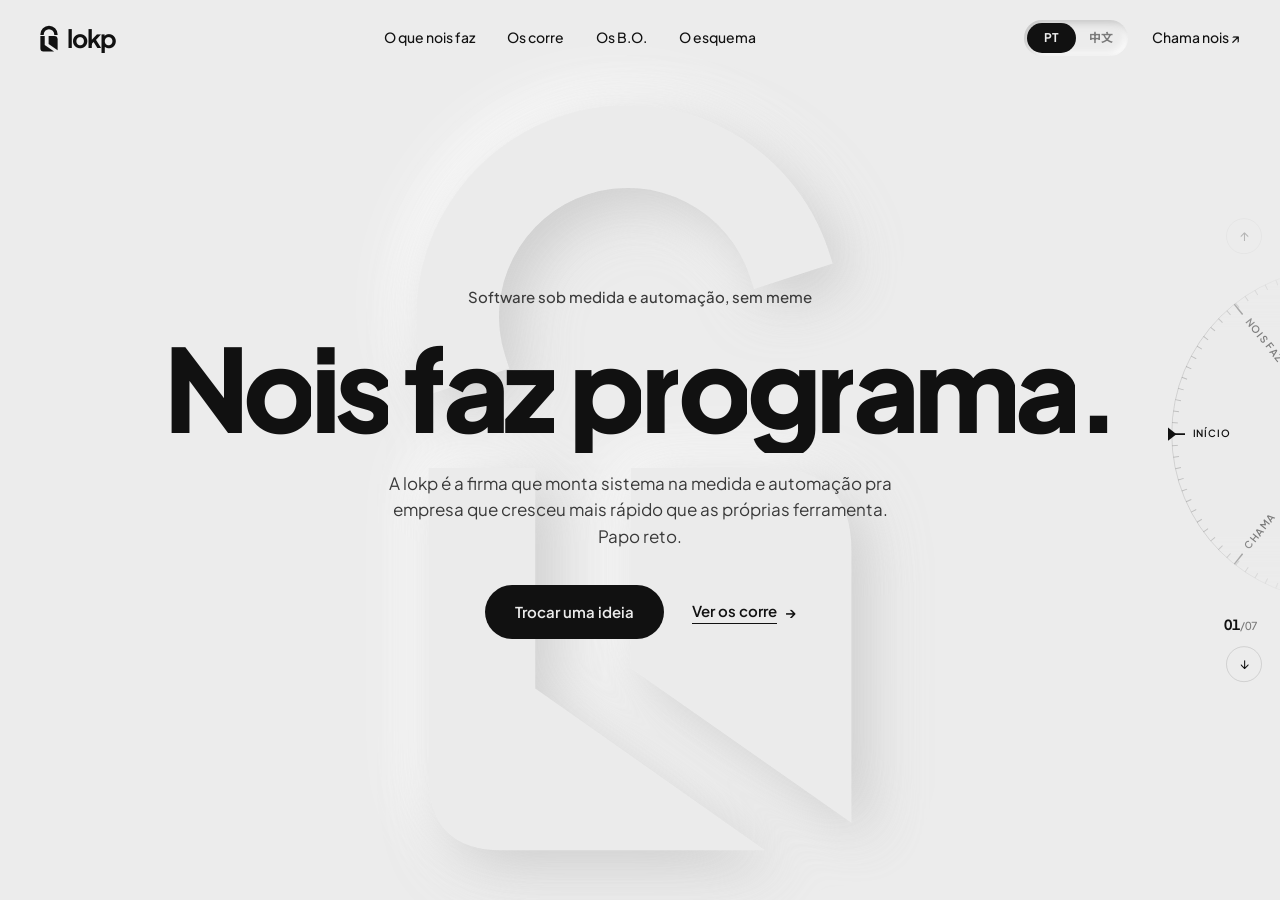
==== index.html @ 212d2b59 "feat: update titles and descriptions for consistency across files" ====
<!doctype html>
<html lang="pt-BR">
<head>
  <meta charset="utf-8">
  <meta name="viewport" content="width=device-width, initial-scale=1">
  <title>lokp · Nois faz programa</title>
  <meta name="description" content="lokp: nois faz programa, software sob medida, integração e automação, sem meme. 定制软件、解决方案与自动化。">
  <link rel="icon" href="data:image/svg+xml,%3Csvg xmlns='http://www.w3.org/2000/svg' viewBox='0 0 240 360'%3E%3Cpath fill='%23111' d='M5 132V125A115 115 0 0 1 235 125V132H190V125A70 70 0 0 0 50 125V132Z'/%3E%3Cpath fill='%23111' d='M5 145H63V265L188 353H45Q5 353 5 313Z'/%3E%3Cpath fill='%23111' d='M115 145H190Q235 145 235 190V338L115 254Z'/%3E%3C/svg%3E">
  <link rel="preconnect" href="https://fonts.googleapis.com">
  <link rel="preconnect" href="https://fonts.gstatic.com" crossorigin>
  <link href="https://fonts.googleapis.com/css2?family=Plus+Jakarta+Sans:wght@400;500;600;700;800&family=Noto+Sans+SC:wght@400;500;700;900&display=swap" rel="stylesheet">
  <link rel="stylesheet" href="styles.css">
</head>
<body class="loading">

  <svg width="0" height="0" style="position:absolute" aria-hidden="true">
    <defs>
      <symbol id="logo-mark" viewBox="0 0 240 360">
        <path d="M5 132V125A115 115 0 0 1 235 125V132H190V125A70 70 0 0 0 50 125V132Z"/>
        <path d="M5 145H63V265L188 353H45Q5 353 5 313Z"/>
        <path d="M115 145H190Q235 145 235 190V338L115 254Z"/>
      </symbol>
    </defs>
  </svg>

  <!-- ============ PRELOADER ============ -->
  <div class="preloader" id="preloader" aria-hidden="true">
    <div class="pre-inner">
      <svg class="pre-lock" viewBox="-10 -60 260 430">
        <g class="pre-shackle">
          <path d="M5 132V125A115 115 0 0 1 235 125V132H190V125A70 70 0 0 0 50 125V132Z"/>
        </g>
        <path class="pre-body pre-body-l" d="M5 145H63V265L188 353H45Q5 353 5 313Z"/>
        <path class="pre-body pre-body-r" d="M115 145H190Q235 145 235 190V338L115 254Z"/>
      </svg>
      <div class="pre-count"><span id="preCount">0</span></div>
    </div>
    <div class="pre-panel pre-panel-l"></div>
    <div class="pre-panel pre-panel-r"></div>
  </div>

  <!-- ============ NAV ============ -->
  <header class="nav" id="nav">
    <a href="#top" class="brand" aria-label="lokp">
      <svg class="brand-mark"><use href="#logo-mark"/></svg>
      <span class="brand-word">lokp</span>
    </a>
    <nav class="nav-links">
      <a href="#servicos" data-i18n="nav.services">O que nois faz</a>
      <a href="#corre" data-i18n="nav.works">Os corre</a>
      <a href="#exemplos" data-i18n="nav.examples">Os B.O.</a>
      <a href="#processo" data-i18n="nav.process">O esquema</a>
    </nav>
    <div class="nav-right">
      <button class="lang-toggle" id="langToggle" aria-label="Alternar idioma / 切换语言">
        <span class="lang-opt" data-l="pt">PT</span>
        <span class="lang-opt" data-l="zh">中文</span>
        <span class="lang-knob"></span>
      </button>
      <a href="#contato" class="nav-contact"><span data-i18n="nav.cta">Chama nois</span> <i>↗</i></a>
    </div>
  </header>

  <!-- background layers, one per data-bg key; the dial crossfades them -->
  <div class="stage-bg" id="stageBg" aria-hidden="true"></div>

  <!-- ============ DECK: every section is a page that slides in sideways ============ -->
  <main class="deck">
    <div class="deck-track" id="track">

      <!-- HERO -->
      <section class="page" id="top" data-label="dl.home" data-bg="light" data-theme="light">
        <svg class="hero-mark" viewBox="-20 -90 280 470" aria-hidden="true">
          <g class="hero-shackle"><path d="M5 132V125A115 115 0 0 1 235 125V132H190V125A70 70 0 0 0 50 125V132Z"/></g>
          <path d="M5 145H63V265L188 353H45Q5 353 5 313Z"/>
          <path d="M115 145H190Q235 145 235 190V338L115 254Z"/>
        </svg>
        <div class="page-inner">
          <div class="container center hero">
            <p class="kicker reveal" data-i18n="hero.kicker">Software sob medida e automação, sem meme</p>
            <h1 class="hero-title" data-split data-i18n="hero.title">Nois faz programa.</h1>
            <p class="lead reveal" data-i18n="hero.about">A lokp é a firma que monta sistema na medida e automação pra empresa que cresceu mais rápido que as próprias ferramenta. Papo reto.</p>
            <div class="actions reveal">
              <a href="#contato" class="btn btn-dark magnetic"><span data-i18n="hero.cta">Trocar uma ideia</span></a>
              <a href="#corre" class="link-arrow"><span data-i18n="hero.cta2">Ver os corre</span> <i>→</i></a>
            </div>
          </div>
        </div>
      </section>

      <!-- SERVICES -->
      <section class="page" id="servicos" data-label="dl.services" data-bg="light" data-theme="light">
        <div class="page-inner">
          <div class="container center">
            <span class="sec-num reveal">01</span>
            <h2 class="sec-title" data-split data-i18n="sv.title">O que nois faz</h2>
            <p class="lead reveal" data-i18n="sv.lead">Corre pequeno ou grande, sempre feito pro seu esquema. Nada de pacote genérico de camelô.</p>
            <ol class="svc-grid">
              <li class="svc reveal"><span class="svc-n">01</span><h3 data-i18n="sv.1t">Sistema na medida</h3><p data-i18n="sv.1d">Sistema interno, portal e aplicativo no jeito que a sua firma trabalha. Sem gambiarra.</p></li>
              <li class="svc reveal"><span class="svc-n">02</span><h3 data-i18n="sv.2t">Automação dos corre</h3><p data-i18n="sv.2d">Robô pro trampo chato: conferir, copiar, lançar, enviar. Todo dia, no horário, sem dar falta.</p></li>
              <li class="svc reveal"><span class="svc-n">03</span><h3 data-i18n="sv.3t">Integração</h3><p data-i18n="sv.3d">ERP, CRM, loja online, banco e planilha trocando ideia sozinhos, sem atravessador.</p></li>
              <li class="svc reveal"><span class="svc-n">04</span><h3 data-i18n="sv.4t">IA na moral</h3><p data-i18n="sv.4d">Lê documento, separa e-mail e atende cliente, com um parça humano conferindo quando precisa.</p></li>
              <li class="svc reveal"><span class="svc-n">05</span><h3 data-i18n="sv.5t">Painel e relatório</h3><p data-i18n="sv.5d">Os número que cê já tem, organizado pra decidir na hora.</p></li>
              <li class="svc reveal"><span class="svc-n">06</span><h3 data-i18n="sv.6t">Fortalecimento contínuo</h3><p data-i18n="sv.6d">Manutenção, ajuste e melhoria depois da entrega. Nois não some, não.</p></li>
            </ol>
          </div>
        </div>
      </section>

      <!-- UNLOCK: three sub-steps on one page (antes → durante → depois) -->
      <section class="page" id="unlock" data-label="dl.unlock" data-steps="3" data-bg="dark,dark,light" data-theme="dark,dark,light">
        <div class="page-inner">
          <div class="container center unlock">
            <span class="sec-num">02</span>
            <div class="unlock-ring">
              <svg viewBox="0 0 200 200" class="ring-svg">
                <circle cx="100" cy="100" r="92" class="ring-bg"/>
                <circle cx="100" cy="100" r="92" class="ring-fg" id="ringFg"/>
              </svg>
              <svg class="big-lock" viewBox="-10 -70 260 440">
                <g id="bigShackle"><path d="M5 132V125A115 115 0 0 1 235 125V132H190V125A70 70 0 0 0 50 125V132Z"/></g>
                <path id="bigL" d="M5 145H63V265L188 353H45Q5 353 5 313Z"/>
                <path id="bigR" d="M115 145H190Q235 145 235 190V338L115 254Z"/>
              </svg>
            </div>
            <div class="phases">
              <div class="phase active">
                <h3 data-i18n="ul.1t">Antes</h3>
                <p data-i18n="ul.1d">Planilha na mão, retrabalho, sistema que não se conversa e a rapaziada presa no corre repetitivo.</p>
              </div>
              <div class="phase">
                <h3 data-i18n="ul.2t">Durante</h3>
                <p data-i18n="ul.2d">Nois mapeia cada etapa, corta o que não precisa existir e automatiza o resto.</p>
              </div>
              <div class="phase">
                <h3 data-i18n="ul.3t">Depois</h3>
                <p data-i18n="ul.3d">O processo roda sozinho, os dado bate e a equipe volta a cuidar do negócio.</p>
              </div>
            </div>
            <div class="phase-dots"><i></i><i></i><i></i></div>
          </div>
        </div>
      </section>

      <!-- WORKS: all projects on one page; background = screenshot of the delivered one -->
      <section class="page" id="corre" data-label="dl.works" data-bg="shot:assets/shots/infotekbrasil.png|https://infotekbrasil.com" data-theme="dark">
        <div class="page-inner">
          <div class="container center">
            <span class="sec-num reveal">03</span>
            <h2 class="sec-title" data-split data-i18n="wk.title">Os corre</h2>
            <p class="lead reveal" data-i18n="wk.lead">Os programa que nois já fez. O resto tá no forno.</p>
            <div class="works-grid">
              <article class="work reveal">
                <a class="work-frame" href="https://infotekbrasil.com" target="_blank" rel="noopener">
                  <span class="frame-bar"><i></i><i></i><i></i><b>infotekbrasil.com</b></span>
                  <span class="frame-shot" data-shot="assets/shots/infotekbrasil.png" data-live="https://infotekbrasil.com"></span>
                </a>
                <h3 class="work-name">infotekbrasil.com</h3>
                <p class="work-desc" data-i18n="wk.1d">Loja de automação comercial e informática: catálogo, carrinho e orçamento no WhatsApp. Entregue e rodando liso.</p>
                <a class="link-arrow" href="https://infotekbrasil.com" target="_blank" rel="noopener"><span data-i18n="wk.visit">Colar no site</span> <i>↗</i></a>
              </article>
              <article class="work work-soon reveal">
                <div class="work-frame work-empty">
                  <span class="frame-bar"><i></i><i></i><i></i><b>???.com</b></span>
                  <span class="frame-empty" data-i18n="wk.soon">em breve se pá</span>
                </div>
                <h3 class="work-name" data-i18n="wk.soon">em breve se pá</h3>
                <p class="work-desc" data-i18n="wk.soonD">Tá no forno. Pode ser o seu.</p>
                <a class="link-arrow" href="#contato"><span data-i18n="wk.soonCta">Chama nois</span> <i>→</i></a>
              </article>
            </div>
          </div>
        </div>
      </section>

      <!-- EXAMPLES -->
      <section class="page" id="exemplos" data-label="dl.examples" data-bg="light" data-theme="light">
        <div class="page-inner">
          <div class="container center">
            <span class="sec-num reveal">04</span>
            <h2 class="sec-title" data-split data-i18n="ex.title">Os B.O. de sempre</h2>
            <p class="lead reveal" data-i18n="ex.lead">Uns perrengue que aparece em toda firma. Se algum te pareceu familiar, é por aí que o papo começa.</p>
            <div class="ex-list">
              <div class="ex-row reveal">
                <p class="ex-before"><span data-i18n="ex.1a">Dois maluco passam o fim do mês conferindo nota fiscal contra pedido.</span></p>
                <p class="ex-after" data-i18n="ex.1b">Um robô cruza tudo todo dia e só dedura o que não bate.</p>
              </div>
              <div class="ex-row reveal">
                <p class="ex-before"><span data-i18n="ex.2a">Pedido da loja online digitado na mão no ERP.</span></p>
                <p class="ex-after" data-i18n="ex.2b">O pedido cai no ERP sozinho e o estoque se acerta em todos os canal.</p>
              </div>
              <div class="ex-row reveal">
                <p class="ex-before"><span data-i18n="ex.3a">Relatório da semana montado no Ctrl+C, Ctrl+V de cinco planilha.</span></p>
                <p class="ex-after" data-i18n="ex.3b">Um painel sempre atualizado, sem copiar e colar.</p>
              </div>
              <div class="ex-row reveal">
                <p class="ex-before"><span data-i18n="ex.4a">Cliente esperando resposta pras mesmas pergunta de sempre.</span></p>
                <p class="ex-after" data-i18n="ex.4b">O básico é respondido na hora; a equipe fica só com os caso que pede atenção.</p>
              </div>
            </div>
          </div>
        </div>
      </section>

      <!-- PROCESS -->
      <section class="page" id="processo" data-label="dl.process" data-bg="dark" data-theme="dark">
        <div class="page-inner">
          <div class="container center">
            <span class="sec-num reveal">05</span>
            <h2 class="sec-title" data-split data-i18n="pr.title">Como funciona o esquema</h2>
            <div class="steps">
              <div class="step"><i class="step-line"></i><span class="step-n">01</span><h4 data-i18n="pr.1t">Trocar ideia</h4><p data-i18n="pr.1d">Nois entende o processo do jeito que ele rola hoje, não como tá no manual.</p></div>
              <div class="step"><i class="step-line"></i><span class="step-n">02</span><h4 data-i18n="pr.2t">Proposta</h4><p data-i18n="pr.2d">Escopo, prazo e valor no papel, sem meme. Se fizer sentido, um protótipo antes do código.</p></div>
              <div class="step"><i class="step-line"></i><span class="step-n">03</span><h4 data-i18n="pr.3t">Desenvolvimento</h4><p data-i18n="pr.3d">Entrega picada. Cê testa no caminho e nois ajusta antes do fim, não depois.</p></div>
              <div class="step"><i class="step-line"></i><span class="step-n">04</span><h4 data-i18n="pr.4t">Entrega e suporte</h4><p data-i18n="pr.4d">Nois sobe pro ar, treina a rapaziada e segue colando junto.</p></div>
            </div>
          </div>
        </div>
      </section>

      <!-- CONTACT -->
      <section class="page" id="contato" data-label="dl.contact" data-bg="light" data-theme="light">
        <div class="page-inner">
          <div class="container center contact">
            <span class="sec-num reveal">06</span>
            <h2 class="sec-title" data-split data-i18n="ct.title">Vem farmar aura com nois.</h2>
            <p class="lead reveal" data-i18n="ct.sub">Chega mais. Conta qual processo tá travando a sua firma que nois responde com pergunta, uma ideia de caminho e os próximos passo.</p>
            <form class="form reveal" id="contactForm">
              <div class="form-row">
                <label class="field"><span data-i18n="ct.name">Nome (ou vulgo)</span><input name="name" required autocomplete="name"></label>
                <label class="field"><span data-i18n="ct.email">E-mail</span><input name="email" type="email" required autocomplete="email"></label>
              </div>
              <label class="field"><span data-i18n="ct.company">Firma</span><input name="company" autocomplete="organization"></label>
              <label class="field"><span data-i18n="ct.msg">Qual é o B.O.?</span><textarea name="message" rows="2" required data-i18n-ph="ct.msgPh" placeholder="Ex.: conferir nota fiscal e lançar no ERP"></textarea></label>
              <button type="submit" class="btn btn-dark magnetic"><span data-i18n="ct.send">Farmar aura</span></button>
            </form>
            <p class="fine reveal">
              <a class="contact-mail" href="mailto:contato@lokptech.com">contato@lokptech.com</a>
              <span>© <span id="year">2026</span> lokp · <span data-i18n="ft.tag">Nois faz programa.</span></span>
            </p>
          </div>
        </div>
      </section>

    </div>
  </main>

  <!-- ============ DIAL: a wheel peeking from the right edge; turn it (drag, click, scroll, arrows) ============ -->
  <div class="dial-dock">
    <button class="dial-arrow" id="prevBtn" aria-label="Anterior">↑</button>
    <div class="dial" id="dial">
      <svg class="dial-face" viewBox="0 0 360 360" aria-hidden="true">
        <circle cx="180" cy="180" r="176" class="dial-rim"/>
        <g class="dial-rotor" id="dialRotor"></g>
        <path d="M0 173 L9 180 L0 187 Z" class="dial-pointer ptr-side"/>
        <path d="M173 0 L180 9 L187 0 Z" class="dial-pointer ptr-bottom"/>
      </svg>
    </div>
    <div class="dial-count"><span id="dialNum">01</span><small>/<span id="dialTotal">07</span></small></div>
    <button class="dial-arrow" id="nextBtn" aria-label="Próxima">↓</button>
  </div>

  <script src="script.js"></script>
</body>
</html>
---- styles.css ----
/* =========================================================
   lokp · Nois faz programa
   Horizontal deck: each section is a full-screen page, a dial
   at the bottom turns between them and swaps the background.
   ========================================================= */

:root {
  --bg: #ececec;
  --ink: #111111;
  --ink-2: #3a3a3a;
  --muted: #7a7a7a;
  --line: rgba(17, 17, 17, .12);
  --sh-d: rgba(170, 170, 170, .6);
  --sh-l: rgba(255, 255, 255, .95);
  --btn-hover: #2e2e2e;
  --on-dark: #f5f5f5;
  --ease: cubic-bezier(.22, 1, .36, 1);
  --ease-in-out: cubic-bezier(.76, 0, .24, 1);
  --font: "Plus Jakarta Sans", "Noto Sans SC", system-ui, -apple-system, sans-serif;
}
/* dark theme: same components, inverted tokens */
.is-dark, body.theme-dark .nav, body.theme-dark .dial-dock {
  --bg: #111111;
  --ink: #f2f2f2;
  --ink-2: #c2c2c2;
  --muted: #8a8a8a;
  --line: rgba(255, 255, 255, .14);
  --sh-d: rgba(0, 0, 0, .7);
  --sh-l: rgba(255, 255, 255, .07);
  --btn-hover: #d4d4d4;
}

html[lang="zh-CN"] { --font: "Noto Sans SC", "Plus Jakarta Sans", system-ui, sans-serif; }

*, *::before, *::after { box-sizing: border-box; margin: 0; padding: 0; }
html, body { height: 100%; }
body {
  font-family: var(--font); background: var(--bg); color: var(--ink);
  line-height: 1.55; overflow: hidden; -webkit-font-smoothing: antialiased; -webkit-text-size-adjust: 100%;
}
a { color: inherit; text-decoration: none; }
button { font: inherit; color: inherit; border: 0; background: none; cursor: pointer; }
::selection { background: var(--ink); color: var(--bg); }

.container { width: min(1120px, 100% - 32px); margin-inline: auto; }
/* side gutters keep content centred and clear of the wheel on the right */
@media (min-width: 961px) { .container { width: min(1120px, 100% - 280px); } }
@media (min-width: 561px) and (max-width: 960px) { .container { width: min(1120px, 100% - 140px); } }
.center { display: flex; flex-direction: column; align-items: center; text-align: center; }

/* ---------- preloader ---------- */
.preloader { position: fixed; inset: 0; z-index: 1000; display: grid; place-items: center; pointer-events: none; }
.pre-panel { position: absolute; top: 0; bottom: 0; width: 50.5%; background: #111; transition: transform 1.1s var(--ease-in-out); }
.pre-panel-l { left: 0; }
.pre-panel-r { right: 0; }
.pre-inner { position: relative; z-index: 2; display: grid; justify-items: center; gap: 22px; transition: opacity .5s, transform .9s var(--ease-in-out); }
.pre-lock { width: 84px; height: auto; overflow: visible; }
.pre-lock path {
  fill: transparent; stroke: var(--on-dark); stroke-width: 3;
  stroke-dasharray: 1200; stroke-dashoffset: 1200; animation: preDraw 1.4s var(--ease) forwards;
}
.pre-body-r { animation-delay: .15s !important; }
.pre-shackle { transform-origin: 27px 132px; transition: transform .8s var(--ease); }
@keyframes preDraw { 70% { fill: transparent; } 100% { stroke-dashoffset: 0; fill: var(--on-dark); } }
.preloader.unlocked .pre-shackle { transform: translateY(-38px) rotate(-28deg); }
.pre-count { font-size: 13px; font-variant-numeric: tabular-nums; color: rgba(255,255,255,.5); letter-spacing: .1em; }
.preloader.done .pre-inner { opacity: 0; transform: translateY(-30px); }
.preloader.done .pre-panel-l { transform: translateX(-101%); }
.preloader.done .pre-panel-r { transform: translateX(101%); }
.preloader.gone { display: none; }

/* ---------- nav ---------- */
.nav {
  position: fixed; top: 0; left: 0; right: 0; z-index: 100; color: var(--ink);
  display: flex; align-items: center; justify-content: space-between; gap: 24px;
  padding: 20px max(16px, calc((100vw - 1280px) / 2)); transition: color .6s;
}
@media (min-width: 720px) { .nav { padding-inline: max(40px, calc((100vw - 1280px) / 2)); } }
.brand { display: inline-flex; align-items: center; gap: 9px; }
.brand-mark { width: 18px; height: 27px; fill: currentColor; }
.brand-word { font-family: "Plus Jakarta Sans", sans-serif; font-weight: 700; font-size: 25px; letter-spacing: -.04em; line-height: 1; }
.nav-links { display: flex; gap: 32px; }
.nav-links a, .nav-contact { position: relative; font-size: 14px; font-weight: 500; }
.nav-links a::after, .nav-contact::after {
  content: ""; position: absolute; left: 0; right: 0; bottom: -3px; height: 1px; background: currentColor;
  transform: scaleX(0); transform-origin: right; transition: transform .45s var(--ease);
}
.nav-links a:hover::after, .nav-links a.active::after, .nav-contact:hover::after { transform: scaleX(1); transform-origin: left; }
.nav-contact i { font-style: normal; display: inline-block; transition: transform .4s var(--ease); }
.nav-contact:hover i { transform: translate(2px, -2px); }
.nav-right { display: flex; align-items: center; gap: 24px; }

.lang-toggle {
  position: relative; display: grid; grid-template-columns: 1fr 1fr; align-items: center;
  width: 104px; height: 36px; padding: 3px; border-radius: 999px; background: var(--bg);
  box-shadow: inset 3px 3px 7px var(--sh-d), inset -3px -3px 7px var(--sh-l); transition: background .6s, box-shadow .6s;
}
.lang-opt { position: relative; z-index: 2; text-align: center; font-size: 12px; font-weight: 700; color: var(--muted); transition: color .4s; }
.lang-knob {
  position: absolute; z-index: 1; top: 3px; left: 3px; width: calc(50% - 3px); height: calc(100% - 6px);
  border-radius: 999px; background: var(--ink); transition: transform .55s cubic-bezier(.68, -0.4, .27, 1.4), background .6s;
}
html[lang="zh-CN"] .lang-knob { transform: translateX(100%); }
html[lang="pt-BR"] .lang-opt[data-l="pt"], html[lang="zh-CN"] .lang-opt[data-l="zh"] { color: var(--bg); }

/* ---------- stage background (crossfaded per page) ---------- */
.stage-bg { position: fixed; inset: 0; z-index: 0; background: #ececec; }
.bg-layer { position: absolute; inset: 0; opacity: 0; transition: opacity 1.1s var(--ease); }
.bg-layer.on { opacity: 1; }
.bg-light { background: #ececec; }
.bg-dark { background: #111; }
.bg-shot { background: #111; overflow: hidden; }
.bg-shot::before {
  content: ""; position: absolute; inset: -4%; background: var(--shot) center top / cover no-repeat;
  filter: blur(8px) saturate(.8); opacity: .45; transform: scale(1.12); transition: transform 2s var(--ease);
}
.bg-shot.on::before { transform: scale(1.02); }
.bg-shot::after { content: ""; position: absolute; inset: 0; background: radial-gradient(ellipse at center, rgba(17,17,17,.55), rgba(17,17,17,.9)); }

/* ---------- deck ---------- */
.deck { position: fixed; inset: 0; z-index: 1; overflow: hidden; }
.deck-track {
  display: flex; height: 100%; --i: 0;
  transform: translate3d(calc(var(--i) * -100%), 0, 0); transition: transform 1s var(--ease-in-out);
}
.page {
  position: relative; flex: 0 0 100%; height: 100%; color: var(--ink);
  overflow-x: hidden; overflow-y: auto; overscroll-behavior: contain; scrollbar-width: none;
}
.page::-webkit-scrollbar { display: none; }
.page-inner {
  position: relative; z-index: 1; min-height: 100%; display: flex; align-items: center;
  padding: 96px 0 72px; transition: transform 1s var(--ease-in-out), opacity .8s var(--ease);
}
.page:not(.active) .page-inner { opacity: .2; transform: scale(.94); }

/* ---------- type ---------- */
.kicker { font-size: 15px; font-weight: 500; color: var(--ink-2); margin-bottom: 24px; }
.sec-num { font-size: 13px; font-weight: 500; color: var(--muted); letter-spacing: .08em; font-variant-numeric: tabular-nums; margin-bottom: 18px; }
.sec-title { font-size: clamp(36px, 5vw, 72px); line-height: 1.02; letter-spacing: -.045em; font-weight: 700; max-width: 16ch; }
html[lang="zh-CN"] .sec-title { letter-spacing: 0; line-height: 1.2; font-weight: 900; }
.lead { font-size: 17px; color: var(--ink-2); max-width: 520px; margin-top: 20px; }

.reveal {
  opacity: 0; transform: translateY(24px);
  transition: opacity .9s var(--ease), transform 1s var(--ease); transition-delay: var(--rd, 0ms);
}
.reveal.in { opacity: 1; transform: none; }

[data-split] .w { display: inline-block; white-space: nowrap; }
[data-split] .ch { display: inline-block; overflow: hidden; vertical-align: top; padding-bottom: .1em; margin-bottom: -.1em; }
[data-split] .ch > span {
  display: inline-block; transform: translateY(105%); transition: transform 1s var(--ease);
  transition-delay: calc(var(--i) * 18ms + 150ms);
}
[data-split].in .ch > span { transform: none; }

/* ---------- buttons & links ---------- */
.btn {
  position: relative; display: inline-flex; align-items: center; justify-content: center;
  height: 54px; padding: 0 30px; border-radius: 999px; font-weight: 600; font-size: 15px;
  overflow: hidden; isolation: isolate; white-space: nowrap; will-change: transform;
}
.btn > span { position: relative; z-index: 2; display: inline-block; transition: transform .4s var(--ease); }
.btn-dark { background: var(--ink); color: var(--bg); }
.btn-dark::before {
  content: ""; position: absolute; z-index: 1; left: 50%; top: 100%; width: 140%; aspect-ratio: 1;
  border-radius: 50%; background: var(--btn-hover); transform: translate(-50%, 0); transition: transform .6s var(--ease);
}
.btn-dark:hover::before { transform: translate(-50%, -70%); }
.link-arrow { display: inline-flex; align-items: center; gap: 8px; font-weight: 600; font-size: 15px; }
.link-arrow span { background: linear-gradient(currentColor, currentColor) 0 100% / 100% 1px no-repeat; transition: background-size .5s var(--ease); padding-bottom: 2px; }
.link-arrow:hover span { background-size: 0 1px; background-position: 100% 100%; }
.link-arrow i { font-style: normal; transition: transform .4s var(--ease); }
.link-arrow:hover i { transform: translateX(3px); }
.actions { display: flex; align-items: center; justify-content: center; flex-wrap: wrap; gap: 28px; margin-top: 36px; }

/* ---------- hero ---------- */
.hero-mark {
  position: absolute; z-index: 0; left: 50%; top: 52%; height: 96vh; width: auto; overflow: visible;
  transform: translate(-50%, -50%); fill: var(--bg);
  filter: drop-shadow(16px 16px 28px var(--sh-d)) drop-shadow(-16px -16px 28px var(--sh-l));
  opacity: 0; transition: opacity 1.6s var(--ease);
}
.page.active .hero-mark.in { opacity: .9; }
.hero-shackle { transition: transform 1.2s var(--ease); transform-origin: 27px 132px; transform-box: view-box; }
.page.active .hero-mark.in .hero-shackle { transform: translateY(-34px) rotate(-18deg); }
.hero-title { font-size: clamp(48px, 9vw, 136px); line-height: .95; letter-spacing: -.055em; font-weight: 800; }
html[lang="zh-CN"] .hero-title { letter-spacing: 0; line-height: 1.15; font-weight: 900; }
.hero .lead { margin-top: 28px; }

/* ---------- services ---------- */
.svc-grid { list-style: none; display: grid; grid-template-columns: repeat(3, 1fr); width: 100%; margin-top: 52px; border-top: 1px solid var(--line); text-align: left; }
.svc { position: relative; padding: 26px 24px 28px; border-bottom: 1px solid var(--line); isolation: isolate; }
.svc:not(:nth-child(3n)) { border-right: 1px solid var(--line); }
.svc::before {
  content: ""; position: absolute; z-index: -1; inset: 0; background: var(--ink);
  clip-path: inset(100% 0 0 0); transition: clip-path .55s var(--ease-in-out);
}
.svc-n { font-size: 13px; color: var(--muted); font-variant-numeric: tabular-nums; transition: color .4s; }
.svc h3 { margin: 10px 0 8px; font-size: 21px; font-weight: 600; letter-spacing: -.025em; line-height: 1.2; transition: color .4s; }
.svc p { color: var(--ink-2); font-size: 15px; transition: color .4s; }
@media (hover: hover) {
  .svc:hover::before { clip-path: inset(0 0 0 0); }
  .svc:hover h3 { color: var(--bg); }
  .svc:hover p, .svc:hover .svc-n { color: color-mix(in srgb, var(--bg) 70%, transparent); }
}

/* ---------- unlock (sub-steps) ---------- */
.unlock-ring { position: relative; width: min(220px, 50vw); aspect-ratio: 1; display: grid; place-items: center; }
.ring-svg { position: absolute; inset: 0; transform: rotate(-90deg); }
.ring-bg { fill: none; stroke: var(--line); stroke-width: 1; }
.ring-fg { fill: none; stroke: var(--ink); stroke-width: 1.5; transition: stroke .6s; }
.big-lock { width: 38%; overflow: visible; }
.big-lock path { fill: var(--ink); transition: fill .6s; }
.phases { display: grid; margin-top: 36px; }
.phase { grid-area: 1 / 1; pointer-events: none; }
.phase > * { opacity: 0; transform: translateY(28px); transition: opacity .6s var(--ease), transform .7s var(--ease); }
.phase.active > * { opacity: 1; transform: none; }
.phase.active > *:nth-child(2) { transition-delay: .08s; }
.phase.leaving > * { transform: translateY(-28px); }
.phase h3 { font-size: clamp(44px, 6vw, 88px); line-height: 1; letter-spacing: -.05em; margin-bottom: 16px; font-weight: 700; }
html[lang="zh-CN"] .phase h3 { letter-spacing: 0; font-weight: 900; }
.phase p { font-size: 17px; max-width: 440px; margin-inline: auto; color: var(--ink-2); }
.phase-dots { display: flex; gap: 8px; margin-top: 28px; }
.phase-dots i { width: 22px; height: 2px; background: currentColor; opacity: .25; transition: all .5s var(--ease); }
.phase-dots i.on { width: 44px; opacity: 1; }

/* ---------- works ---------- */
.works-grid { display: grid; grid-template-columns: 1fr 1fr; gap: 40px; width: min(940px, 100%); margin-top: 40px; text-align: left; }
.work { display: flex; flex-direction: column; align-items: flex-start; }
.work-frame {
  display: block; width: 100%; border-radius: 12px; overflow: hidden; background: #1b1b1b;
  border: 1px solid var(--line); box-shadow: 0 30px 60px rgba(0,0,0,.35);
}
.frame-bar { display: flex; align-items: center; gap: 6px; height: 30px; padding: 0 14px; background: #222; }
.frame-bar i { width: 8px; height: 8px; border-radius: 50%; background: rgba(255,255,255,.22); }
.frame-bar b { margin-left: 10px; padding: 2px 12px; border-radius: 999px; background: rgba(255,255,255,.06); font-size: 11px; font-weight: 500; color: rgba(255,255,255,.55); }
.frame-shot { display: block; aspect-ratio: 16 / 9; background: #2a2a2a center top / cover no-repeat; transition: transform 1.2s var(--ease); }
a.work-frame:hover .frame-shot { transform: scale(1.03); }
.work-empty { background: transparent; box-shadow: none; border-style: dashed; }
.work-empty .frame-bar { background: transparent; border-bottom: 1px dashed var(--line); }
.frame-empty {
  display: grid; place-items: center; aspect-ratio: 16 / 9; text-align: center;
  font-size: clamp(22px, 2.6vw, 34px); font-weight: 700; letter-spacing: -.04em; color: var(--muted); font-style: italic;
}
.work-name { margin-top: 22px; font-size: clamp(22px, 2.2vw, 30px); line-height: 1.1; letter-spacing: -.035em; font-weight: 700; overflow-wrap: anywhere; }
.work-soon .work-name { color: var(--muted); font-style: italic; }
.work-desc { margin: 8px 0 16px; font-size: 15px; color: var(--ink-2); max-width: 440px; }

/* ---------- examples ---------- */
.ex-list { width: min(900px, 100%); margin-top: 44px; border-top: 1px solid var(--line); text-align: left; }
.ex-row { display: grid; grid-template-columns: 1fr 1fr; gap: 40px; padding: 20px 0; border-bottom: 1px solid var(--line); align-items: baseline; }
.ex-before { font-size: 16px; color: var(--muted); }
.ex-before span { background: linear-gradient(currentColor, currentColor) 0 58% / 0 1px no-repeat; transition: background-size 1.1s var(--ease-in-out) .4s; }
.ex-row.in .ex-before span { background-size: 100% 1px; }
.ex-after { font-size: 17px; font-weight: 600; letter-spacing: -.015em; line-height: 1.35; opacity: 0; transform: translateX(-12px); transition: opacity .8s var(--ease) .9s, transform .8s var(--ease) .9s; }
.ex-row.in .ex-after { opacity: 1; transform: none; }

/* ---------- process ---------- */
.steps { display: grid; grid-template-columns: repeat(4, 1fr); gap: 32px; width: 100%; margin-top: 56px; text-align: left; }
.step { position: relative; padding-top: 24px; }
.step::before { content: ""; position: absolute; top: 0; left: 0; right: 0; height: 1px; background: var(--line); }
.step-line { position: absolute; top: -.5px; left: 0; right: 0; height: 2px; background: var(--ink); transform-origin: left; transform: scaleX(0); transition: transform .9s var(--ease-in-out); }
.step-n { font-size: 13px; color: var(--muted); font-variant-numeric: tabular-nums; }
.step h4 { font-size: 22px; letter-spacing: -.03em; font-weight: 600; margin: 28px 0 10px; }
.step p { color: var(--ink-2); font-size: 15px; }
.step > :not(i) { opacity: .25; transition: opacity .8s var(--ease); }
.step.in .step-line { transform: scaleX(1); }
.step.in > :not(i) { opacity: 1; }
.step:nth-child(2) .step-line, .step:nth-child(2) > :not(i) { transition-delay: .35s; }
.step:nth-child(3) .step-line, .step:nth-child(3) > :not(i) { transition-delay: .7s; }
.step:nth-child(4) .step-line, .step:nth-child(4) > :not(i) { transition-delay: 1.05s; }

/* ---------- contact ---------- */
.form { display: grid; gap: 16px; width: min(620px, 100%); margin-top: 28px; text-align: left; }
.form-row { display: grid; grid-template-columns: 1fr 1fr; gap: 16px 22px; }
.contact .sec-title { font-size: clamp(34px, 4.4vw, 60px); }
.field { position: relative; display: grid; gap: 4px; font-size: 13px; font-weight: 500; color: var(--muted); }
.field input, .field textarea {
  font: inherit; font-size: 16px; font-weight: 500; color: var(--ink); background: transparent;
  border: 0; border-bottom: 1px solid var(--line); outline: 0; padding: 6px 0 10px; resize: none; border-radius: 0;
}
.field::after {
  content: ""; position: absolute; left: 0; right: 0; bottom: 0; height: 1px; background: var(--ink);
  transform: scaleX(0); transform-origin: left; transition: transform .6s var(--ease);
}
.field:focus-within::after { transform: scaleX(1); }
.field textarea::placeholder { color: #a5a5a5; }
.form .btn { justify-self: center; margin-top: 4px; }
.form.sent .btn { background: var(--ink-2); }
.fine { display: flex; flex-wrap: wrap; justify-content: center; gap: 8px 24px; margin-top: 22px; font-size: 13px; color: var(--muted); }
.contact-mail { color: var(--ink); font-weight: 600; background: linear-gradient(currentColor, currentColor) 0 100% / 100% 1px no-repeat; }

/* ---------- dial (right edge) ---------- */
.dial-dock {
  position: fixed; z-index: 50; right: 0; top: 50%; transform: translateY(-50%);
  display: flex; flex-direction: column; align-items: flex-end; gap: 10px; color: var(--ink); transition: color .6s;
}
.dial {
  position: relative; width: var(--dial-w, 112px); height: var(--dial-h, 340px); overflow: hidden; touch-action: none; cursor: grab;
  -webkit-mask: linear-gradient(180deg, transparent, #000 20%, #000 80%, transparent);
          mask: linear-gradient(180deg, transparent, #000 20%, #000 80%, transparent);
}
.dial.dragging { cursor: grabbing; }
.dial-face { position: absolute; left: 0; top: 50%; width: var(--dial-h, 340px); height: var(--dial-h, 340px); transform: translateY(-50%); overflow: visible; }
.dial-rim { fill: color-mix(in srgb, var(--bg) 70%, transparent); stroke: var(--line); stroke-width: 1; transition: fill .6s; }
.dial-rotor { transform-origin: 180px 180px; transform-box: view-box; transition: transform .9s var(--ease-in-out); }
.dial.dragging .dial-rotor { transition: none; }
.dial-tick { stroke: var(--ink); stroke-opacity: .2; stroke-width: 1; }
.dial-notch { cursor: pointer; }
.dial-notch line { stroke: var(--ink); stroke-opacity: .45; stroke-width: 1.5; }
.dial-notch text { fill: var(--muted); font: 600 10.5px var(--font); letter-spacing: .08em; text-transform: uppercase; text-anchor: start; dominant-baseline: middle; transition: fill .4s; }
.dial-notch rect { fill: transparent; }
.dial-notch.on line { stroke-opacity: 1; stroke-width: 2; }
.dial-notch.on text, .dial-notch:hover text { fill: var(--ink); }
.dial-pointer { fill: var(--ink); }
.ptr-bottom { display: none; }
.dial-count { width: 100%; padding-right: 22px; text-align: right; font-size: 14px; font-weight: 700; font-variant-numeric: tabular-nums; letter-spacing: -.02em; }
.dial-count small { font-size: 11px; color: var(--muted); font-weight: 500; }
.dial-arrow {
  width: 36px; height: 36px; margin-right: 18px; border-radius: 50%; border: 1px solid var(--line);
  font-size: 14px; transition: background .3s, color .3s, opacity .3s;
}
.dial-arrow:hover { background: var(--ink); color: var(--bg); }
.dial-arrow:disabled { opacity: .25; pointer-events: none; }

/* ---------- language switch transition ---------- */
[data-i18n], [data-i18n-ph] { transition: opacity .28s; }
body.lang-out [data-i18n]:not([data-split]) { opacity: 0; }

/* ---------- responsive ---------- */
@media (max-width: 960px) {
  .nav-links { display: none; }
  .svc-grid { grid-template-columns: 1fr 1fr; }
  .svc:not(:nth-child(3n)) { border-right: 0; }
  .svc:nth-child(odd) { border-right: 1px solid var(--line); }
  .steps { grid-template-columns: 1fr 1fr; row-gap: 40px; }
  /* slim wheel: ticks + count only */
  .dial-dock { --dial-w: 46px; --dial-h: 260px; gap: 8px; }
  .dial-notch text { display: none; }
  .dial-count { padding-right: 8px; font-size: 12px; }
  .dial-arrow { width: 30px; height: 30px; margin-right: 8px; font-size: 12px; }
  .works-grid { grid-template-columns: 1fr; gap: 36px; max-width: 520px; margin-inline: auto; }
}
@media (max-width: 560px) {
  .nav { padding-block: 14px; }
  .nav-right { gap: 14px; }
  .page-inner { padding: 84px 0 56px; }
  .container { width: auto; margin-left: 16px; margin-right: 58px; }
  .svc-grid { grid-template-columns: 1fr; margin-top: 36px; }
  .svc:nth-child(odd) { border-right: 0; }
  .svc { padding: 18px 4px; }
  .ex-row { grid-template-columns: 1fr; gap: 6px; }
  .steps { grid-template-columns: 1fr; }
  .form-row { grid-template-columns: 1fr; }
  .actions .btn { width: 100%; }
  .page-inner { padding: 84px 0 130px; }
  .container { width: min(1120px, 100% - 32px); margin-inline: auto; }

  /* phones: the wheel sits at the bottom centre, peeking up */
  .dial-dock {
    --dial-w: 250px; --dial-h: 300px;
    top: auto; bottom: 0; left: 50%; right: auto; transform: translateX(-50%);
    flex-direction: row; align-items: flex-end; gap: 6px;
  }
  .dial-dock::before {
    content: ""; position: absolute; z-index: -1; left: 50%; bottom: 0; width: 100vw; height: 120px; transform: translateX(-50%);
    background: linear-gradient(to bottom, transparent, var(--bg) 65%); pointer-events: none;
  }
  .dial {
    height: 88px;
    -webkit-mask: linear-gradient(90deg, transparent, #000 22%, #000 78%, transparent);
            mask: linear-gradient(90deg, transparent, #000 22%, #000 78%, transparent);
  }
  .dial-face { left: 50%; top: 0; transform: translateX(-50%); }
  .dial-notch text { display: inline; text-anchor: middle; font-size: 12px; }
  .ptr-side { display: none; }
  .ptr-bottom { display: inline; }
  .dial-count { position: absolute; left: 0; right: 0; bottom: 12px; width: auto; padding: 0; text-align: center; pointer-events: none; }
  .dial-arrow { margin: 0 0 20px; transform: rotate(-90deg); }
}

@media (prefers-reduced-motion: reduce) {
  *, *::before, *::after { animation-duration: .01ms !important; animation-iteration-count: 1 !important; transition-duration: .01ms !important; transition-delay: 0s !important; }
  .reveal { opacity: 1; transform: none; }
  [data-split] .ch > span { transform: none; }
}
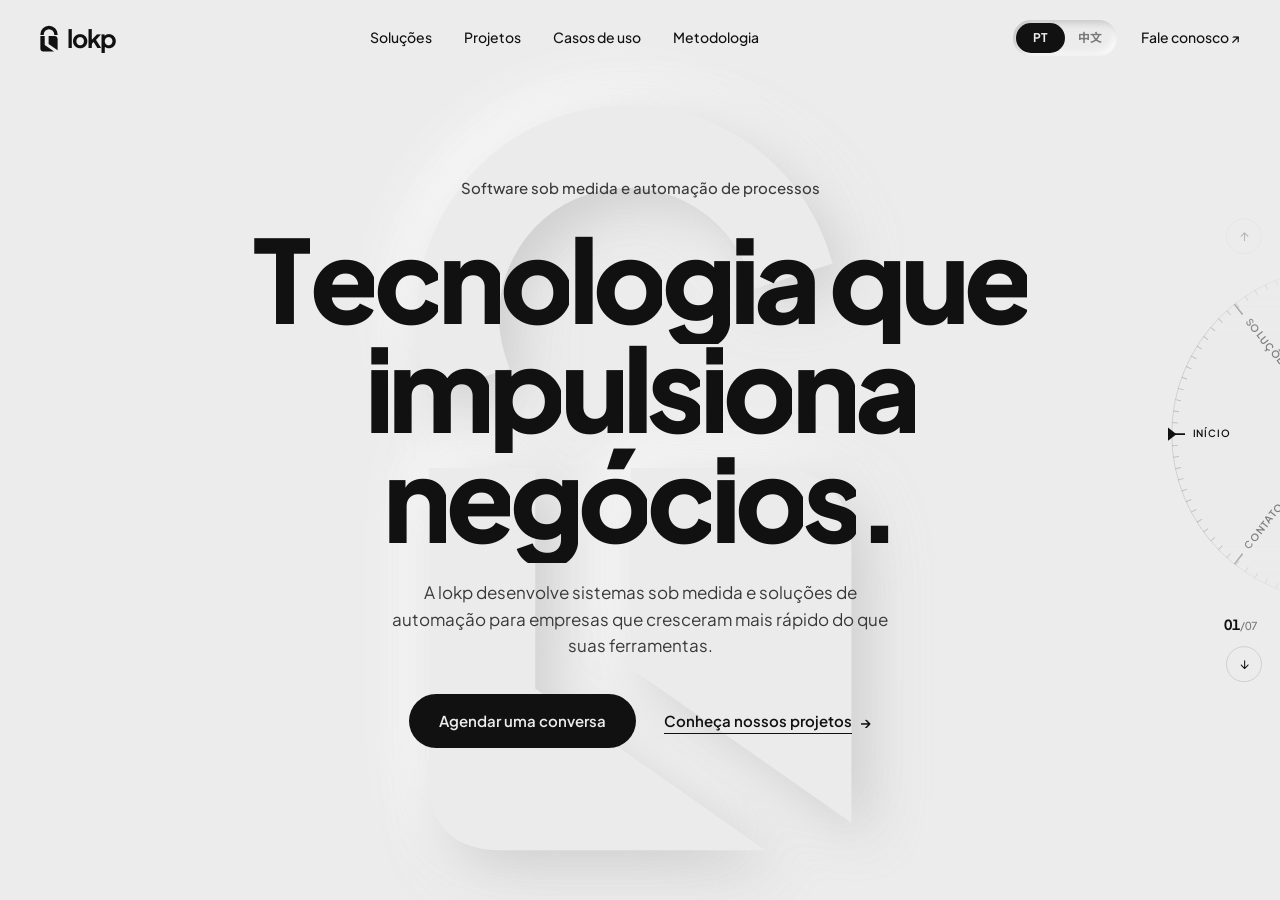
==== commit fb1a764c: "feat: update content for improved clarity and consistency across the website" ====
--- a/index.html
+++ b/index.html
@@ -3,8 +3,8 @@
 <head>
   <meta charset="utf-8">
   <meta name="viewport" content="width=device-width, initial-scale=1">
-  <title>lokp · Nois faz programa</title>
-  <meta name="description" content="lokp: nois faz programa, software sob medida, integração e automação, sem meme. 定制软件、解决方案与自动化。">
+  <title>lokp · Software sob medida e automação</title>
+  <meta name="description" content="lokp: software sob medida, integração de sistemas e automação de processos para empresas. 定制软件、系统集成与流程自动化。">
   <link rel="icon" href="data:image/svg+xml,%3Csvg xmlns='http://www.w3.org/2000/svg' viewBox='0 0 240 360'%3E%3Cpath fill='%23111' d='M5 132V125A115 115 0 0 1 235 125V132H190V125A70 70 0 0 0 50 125V132Z'/%3E%3Cpath fill='%23111' d='M5 145H63V265L188 353H45Q5 353 5 313Z'/%3E%3Cpath fill='%23111' d='M115 145H190Q235 145 235 190V338L115 254Z'/%3E%3C/svg%3E">
   <link rel="preconnect" href="https://fonts.googleapis.com">
   <link rel="preconnect" href="https://fonts.gstatic.com" crossorigin>
@@ -46,10 +46,10 @@
       <span class="brand-word">lokp</span>
     </a>
     <nav class="nav-links">
-      <a href="#servicos" data-i18n="nav.services">O que nois faz</a>
-      <a href="#corre" data-i18n="nav.works">Os corre</a>
-      <a href="#exemplos" data-i18n="nav.examples">Os B.O.</a>
-      <a href="#processo" data-i18n="nav.process">O esquema</a>
+      <a href="#servicos" data-i18n="nav.services">Soluções</a>
+      <a href="#projetos" data-i18n="nav.works">Projetos</a>
+      <a href="#exemplos" data-i18n="nav.examples">Casos de uso</a>
+      <a href="#processo" data-i18n="nav.process">Metodologia</a>
     </nav>
     <div class="nav-right">
       <button class="lang-toggle" id="langToggle" aria-label="Alternar idioma / 切换语言">
@@ -57,7 +57,7 @@
         <span class="lang-opt" data-l="zh">中文</span>
         <span class="lang-knob"></span>
       </button>
-      <a href="#contato" class="nav-contact"><span data-i18n="nav.cta">Chama nois</span> <i>↗</i></a>
+      <a href="#contato" class="nav-contact"><span data-i18n="nav.cta">Fale conosco</span> <i>↗</i></a>
     </div>
   </header>
 
@@ -77,12 +77,12 @@
         </svg>
         <div class="page-inner">
           <div class="container center hero">
-            <p class="kicker reveal" data-i18n="hero.kicker">Software sob medida e automação, sem meme</p>
-            <h1 class="hero-title" data-split data-i18n="hero.title">Nois faz programa.</h1>
-            <p class="lead reveal" data-i18n="hero.about">A lokp é a firma que monta sistema na medida e automação pra empresa que cresceu mais rápido que as próprias ferramenta. Papo reto.</p>
+            <p class="kicker reveal" data-i18n="hero.kicker">Software sob medida e automação de processos</p>
+            <h1 class="hero-title" data-split data-i18n="hero.title">Tecnologia que impulsiona negócios.</h1>
+            <p class="lead reveal" data-i18n="hero.about">A lokp desenvolve sistemas sob medida e soluções de automação para empresas que cresceram mais rápido do que suas ferramentas.</p>
             <div class="actions reveal">
-              <a href="#contato" class="btn btn-dark magnetic"><span data-i18n="hero.cta">Trocar uma ideia</span></a>
-              <a href="#corre" class="link-arrow"><span data-i18n="hero.cta2">Ver os corre</span> <i>→</i></a>
+              <a href="#contato" class="btn btn-dark magnetic"><span data-i18n="hero.cta">Agendar uma conversa</span></a>
+              <a href="#projetos" class="link-arrow"><span data-i18n="hero.cta2">Conheça nossos projetos</span> <i>→</i></a>
             </div>
           </div>
         </div>
@@ -93,15 +93,15 @@
         <div class="page-inner">
           <div class="container center">
             <span class="sec-num reveal">01</span>
-            <h2 class="sec-title" data-split data-i18n="sv.title">O que nois faz</h2>
-            <p class="lead reveal" data-i18n="sv.lead">Corre pequeno ou grande, sempre feito pro seu esquema. Nada de pacote genérico de camelô.</p>
+            <h2 class="sec-title" data-split data-i18n="sv.title">Nossas soluções</h2>
+            <p class="lead reveal" data-i18n="sv.lead">Projetos de qualquer porte, desenvolvidos de acordo com os processos da sua empresa, sem pacotes genéricos.</p>
             <ol class="svc-grid">
-              <li class="svc reveal"><span class="svc-n">01</span><h3 data-i18n="sv.1t">Sistema na medida</h3><p data-i18n="sv.1d">Sistema interno, portal e aplicativo no jeito que a sua firma trabalha. Sem gambiarra.</p></li>
-              <li class="svc reveal"><span class="svc-n">02</span><h3 data-i18n="sv.2t">Automação dos corre</h3><p data-i18n="sv.2d">Robô pro trampo chato: conferir, copiar, lançar, enviar. Todo dia, no horário, sem dar falta.</p></li>
-              <li class="svc reveal"><span class="svc-n">03</span><h3 data-i18n="sv.3t">Integração</h3><p data-i18n="sv.3d">ERP, CRM, loja online, banco e planilha trocando ideia sozinhos, sem atravessador.</p></li>
-              <li class="svc reveal"><span class="svc-n">04</span><h3 data-i18n="sv.4t">IA na moral</h3><p data-i18n="sv.4d">Lê documento, separa e-mail e atende cliente, com um parça humano conferindo quando precisa.</p></li>
-              <li class="svc reveal"><span class="svc-n">05</span><h3 data-i18n="sv.5t">Painel e relatório</h3><p data-i18n="sv.5d">Os número que cê já tem, organizado pra decidir na hora.</p></li>
-              <li class="svc reveal"><span class="svc-n">06</span><h3 data-i18n="sv.6t">Fortalecimento contínuo</h3><p data-i18n="sv.6d">Manutenção, ajuste e melhoria depois da entrega. Nois não some, não.</p></li>
+              <li class="svc reveal"><span class="svc-n">01</span><h3 data-i18n="sv.1t">Software sob medida</h3><p data-i18n="sv.1d">Sistemas internos, portais e aplicativos alinhados à forma como sua empresa opera.</p></li>
+              <li class="svc reveal"><span class="svc-n">02</span><h3 data-i18n="sv.2t">Automação de processos</h3><p data-i18n="sv.2d">Robôs para tarefas repetitivas, como conferência, lançamento e envio de dados, com execução diária e confiável.</p></li>
+              <li class="svc reveal"><span class="svc-n">03</span><h3 data-i18n="sv.3t">Integração de sistemas</h3><p data-i18n="sv.3d">ERP, CRM, e-commerce, bancos e planilhas compartilhando dados automaticamente, sem intervenção manual.</p></li>
+              <li class="svc reveal"><span class="svc-n">04</span><h3 data-i18n="sv.4t">Inteligência artificial</h3><p data-i18n="sv.4d">Leitura de documentos, triagem de e-mails e atendimento ao cliente, com validação humana nas etapas críticas.</p></li>
+              <li class="svc reveal"><span class="svc-n">05</span><h3 data-i18n="sv.5t">Dashboards e relatórios</h3><p data-i18n="sv.5d">Seus dados organizados em indicadores claros, para decisões mais rápidas e assertivas.</p></li>
+              <li class="svc reveal"><span class="svc-n">06</span><h3 data-i18n="sv.6t">Suporte contínuo</h3><p data-i18n="sv.6d">Manutenção, ajustes e evolução após a entrega, acompanhando o crescimento da sua empresa.</p></li>
             </ol>
           </div>
         </div>
@@ -126,15 +126,15 @@
             <div class="phases">
               <div class="phase active">
                 <h3 data-i18n="ul.1t">Antes</h3>
-                <p data-i18n="ul.1d">Planilha na mão, retrabalho, sistema que não se conversa e a rapaziada presa no corre repetitivo.</p>
+                <p data-i18n="ul.1d">Planilhas manuais, retrabalho, sistemas desconectados e equipes dedicadas a tarefas repetitivas.</p>
               </div>
               <div class="phase">
                 <h3 data-i18n="ul.2t">Durante</h3>
-                <p data-i18n="ul.2d">Nois mapeia cada etapa, corta o que não precisa existir e automatiza o resto.</p>
+                <p data-i18n="ul.2d">Mapeamos cada etapa, eliminamos atividades desnecessárias e automatizamos o restante.</p>
               </div>
               <div class="phase">
                 <h3 data-i18n="ul.3t">Depois</h3>
-                <p data-i18n="ul.3d">O processo roda sozinho, os dado bate e a equipe volta a cuidar do negócio.</p>
+                <p data-i18n="ul.3d">Processos automatizados, dados consistentes e equipe focada no que gera valor para o negócio.</p>
               </div>
             </div>
             <div class="phase-dots"><i></i><i></i><i></i></div>
@@ -143,12 +143,12 @@
       </section>
 
       <!-- WORKS: all projects on one page; background = screenshot of the delivered one -->
-      <section class="page" id="corre" data-label="dl.works" data-bg="shot:assets/shots/infotekbrasil.png|https://infotekbrasil.com" data-theme="dark">
+      <section class="page" id="projetos" data-label="dl.works" data-bg="shot:assets/shots/infotekbrasil.png|https://infotekbrasil.com" data-theme="dark">
         <div class="page-inner">
           <div class="container center">
             <span class="sec-num reveal">03</span>
-            <h2 class="sec-title" data-split data-i18n="wk.title">Os corre</h2>
-            <p class="lead reveal" data-i18n="wk.lead">Os programa que nois já fez. O resto tá no forno.</p>
+            <h2 class="sec-title" data-split data-i18n="wk.title">Projetos</h2>
+            <p class="lead reveal" data-i18n="wk.lead">Soluções já entregues pela lokp. Novos projetos em desenvolvimento.</p>
             <div class="works-grid">
               <article class="work reveal">
                 <a class="work-frame" href="https://infotekbrasil.com" target="_blank" rel="noopener">
@@ -156,17 +156,17 @@
                   <span class="frame-shot" data-shot="assets/shots/infotekbrasil.png" data-live="https://infotekbrasil.com"></span>
                 </a>
                 <h3 class="work-name">infotekbrasil.com</h3>
-                <p class="work-desc" data-i18n="wk.1d">Loja de automação comercial e informática: catálogo, carrinho e orçamento no WhatsApp. Entregue e rodando liso.</p>
-                <a class="link-arrow" href="https://infotekbrasil.com" target="_blank" rel="noopener"><span data-i18n="wk.visit">Colar no site</span> <i>↗</i></a>
+                <p class="work-desc" data-i18n="wk.1d">E-commerce de automação comercial e informática, com catálogo de produtos, carrinho e orçamento via WhatsApp. Projeto entregue e em operação.</p>
+                <a class="link-arrow" href="https://infotekbrasil.com" target="_blank" rel="noopener"><span data-i18n="wk.visit">Acessar site</span> <i>↗</i></a>
               </article>
               <article class="work work-soon reveal">
                 <div class="work-frame work-empty">
                   <span class="frame-bar"><i></i><i></i><i></i><b>???.com</b></span>
-                  <span class="frame-empty" data-i18n="wk.soon">em breve se pá</span>
+                  <span class="frame-empty" data-i18n="wk.soon">Em breve</span>
                 </div>
-                <h3 class="work-name" data-i18n="wk.soon">em breve se pá</h3>
-                <p class="work-desc" data-i18n="wk.soonD">Tá no forno. Pode ser o seu.</p>
-                <a class="link-arrow" href="#contato"><span data-i18n="wk.soonCta">Chama nois</span> <i>→</i></a>
+                <h3 class="work-name" data-i18n="wk.soon">Em breve</h3>
+                <p class="work-desc" data-i18n="wk.soonD">Projeto em desenvolvimento. O próximo pode ser o da sua empresa.</p>
+                <a class="link-arrow" href="#contato"><span data-i18n="wk.soonCta">Fale conosco</span> <i>→</i></a>
               </article>
             </div>
           </div>
@@ -178,24 +178,24 @@
         <div class="page-inner">
           <div class="container center">
             <span class="sec-num reveal">04</span>
-            <h2 class="sec-title" data-split data-i18n="ex.title">Os B.O. de sempre</h2>
-            <p class="lead reveal" data-i18n="ex.lead">Uns perrengue que aparece em toda firma. Se algum te pareceu familiar, é por aí que o papo começa.</p>
+            <h2 class="sec-title" data-split data-i18n="ex.title">Casos de uso</h2>
+            <p class="lead reveal" data-i18n="ex.lead">Desafios comuns à maioria das empresas. Se algum deles faz parte da sua rotina, este é o ponto de partida.</p>
             <div class="ex-list">
               <div class="ex-row reveal">
-                <p class="ex-before"><span data-i18n="ex.1a">Dois maluco passam o fim do mês conferindo nota fiscal contra pedido.</span></p>
-                <p class="ex-after" data-i18n="ex.1b">Um robô cruza tudo todo dia e só dedura o que não bate.</p>
-              </div>
-              <div class="ex-row reveal">
-                <p class="ex-before"><span data-i18n="ex.2a">Pedido da loja online digitado na mão no ERP.</span></p>
-                <p class="ex-after" data-i18n="ex.2b">O pedido cai no ERP sozinho e o estoque se acerta em todos os canal.</p>
-              </div>
-              <div class="ex-row reveal">
-                <p class="ex-before"><span data-i18n="ex.3a">Relatório da semana montado no Ctrl+C, Ctrl+V de cinco planilha.</span></p>
-                <p class="ex-after" data-i18n="ex.3b">Um painel sempre atualizado, sem copiar e colar.</p>
-              </div>
-              <div class="ex-row reveal">
-                <p class="ex-before"><span data-i18n="ex.4a">Cliente esperando resposta pras mesmas pergunta de sempre.</span></p>
-                <p class="ex-after" data-i18n="ex.4b">O básico é respondido na hora; a equipe fica só com os caso que pede atenção.</p>
+                <p class="ex-before"><span data-i18n="ex.1a">Dois colaboradores dedicam o fechamento do mês à conferência de notas fiscais e pedidos.</span></p>
+                <p class="ex-after" data-i18n="ex.1b">Um robô realiza a conciliação diariamente e sinaliza apenas as divergências.</p>
+              </div>
+              <div class="ex-row reveal">
+                <p class="ex-before"><span data-i18n="ex.2a">Pedidos do e-commerce lançados manualmente no ERP.</span></p>
+                <p class="ex-after" data-i18n="ex.2b">Pedidos integrados automaticamente ao ERP, com estoque sincronizado em todos os canais.</p>
+              </div>
+              <div class="ex-row reveal">
+                <p class="ex-before"><span data-i18n="ex.3a">Relatórios semanais consolidados manualmente a partir de cinco planilhas.</span></p>
+                <p class="ex-after" data-i18n="ex.3b">Um dashboard sempre atualizado, sem trabalho manual.</p>
+              </div>
+              <div class="ex-row reveal">
+                <p class="ex-before"><span data-i18n="ex.4a">Clientes aguardando retorno para as mesmas dúvidas recorrentes.</span></p>
+                <p class="ex-after" data-i18n="ex.4b">Dúvidas frequentes respondidas instantaneamente; a equipe se dedica aos casos que exigem atenção.</p>
               </div>
             </div>
           </div>
@@ -207,12 +207,12 @@
         <div class="page-inner">
           <div class="container center">
             <span class="sec-num reveal">05</span>
-            <h2 class="sec-title" data-split data-i18n="pr.title">Como funciona o esquema</h2>
+            <h2 class="sec-title" data-split data-i18n="pr.title">Nossa metodologia</h2>
             <div class="steps">
-              <div class="step"><i class="step-line"></i><span class="step-n">01</span><h4 data-i18n="pr.1t">Trocar ideia</h4><p data-i18n="pr.1d">Nois entende o processo do jeito que ele rola hoje, não como tá no manual.</p></div>
-              <div class="step"><i class="step-line"></i><span class="step-n">02</span><h4 data-i18n="pr.2t">Proposta</h4><p data-i18n="pr.2d">Escopo, prazo e valor no papel, sem meme. Se fizer sentido, um protótipo antes do código.</p></div>
-              <div class="step"><i class="step-line"></i><span class="step-n">03</span><h4 data-i18n="pr.3t">Desenvolvimento</h4><p data-i18n="pr.3d">Entrega picada. Cê testa no caminho e nois ajusta antes do fim, não depois.</p></div>
-              <div class="step"><i class="step-line"></i><span class="step-n">04</span><h4 data-i18n="pr.4t">Entrega e suporte</h4><p data-i18n="pr.4d">Nois sobe pro ar, treina a rapaziada e segue colando junto.</p></div>
+              <div class="step"><i class="step-line"></i><span class="step-n">01</span><h4 data-i18n="pr.1t">Diagnóstico</h4><p data-i18n="pr.1d">Entendemos como o processo funciona na prática, e não apenas como está documentado.</p></div>
+              <div class="step"><i class="step-line"></i><span class="step-n">02</span><h4 data-i18n="pr.2t">Proposta</h4><p data-i18n="pr.2d">Escopo, prazo e investimento formalizados. Quando necessário, validamos a solução com um protótipo antes do desenvolvimento.</p></div>
+              <div class="step"><i class="step-line"></i><span class="step-n">03</span><h4 data-i18n="pr.3t">Desenvolvimento</h4><p data-i18n="pr.3d">Entregas incrementais: você valida ao longo do projeto e os ajustes acontecem antes da conclusão.</p></div>
+              <div class="step"><i class="step-line"></i><span class="step-n">04</span><h4 data-i18n="pr.4t">Implantação e suporte</h4><p data-i18n="pr.4d">Colocamos a solução em produção, capacitamos sua equipe e seguimos oferecendo suporte.</p></div>
             </div>
           </div>
         </div>
@@ -223,20 +223,20 @@
         <div class="page-inner">
           <div class="container center contact">
             <span class="sec-num reveal">06</span>
-            <h2 class="sec-title" data-split data-i18n="ct.title">Vem farmar aura com nois.</h2>
-            <p class="lead reveal" data-i18n="ct.sub">Chega mais. Conta qual processo tá travando a sua firma que nois responde com pergunta, uma ideia de caminho e os próximos passo.</p>
+            <h2 class="sec-title" data-split data-i18n="ct.title">Vamos conversar sobre o seu projeto.</h2>
+            <p class="lead reveal" data-i18n="ct.sub">Conte-nos qual processo está limitando sua empresa. Retornaremos com as perguntas necessárias, uma proposta inicial de abordagem e os próximos passos.</p>
             <form class="form reveal" id="contactForm">
               <div class="form-row">
-                <label class="field"><span data-i18n="ct.name">Nome (ou vulgo)</span><input name="name" required autocomplete="name"></label>
+                <label class="field"><span data-i18n="ct.name">Nome</span><input name="name" required autocomplete="name"></label>
                 <label class="field"><span data-i18n="ct.email">E-mail</span><input name="email" type="email" required autocomplete="email"></label>
               </div>
-              <label class="field"><span data-i18n="ct.company">Firma</span><input name="company" autocomplete="organization"></label>
-              <label class="field"><span data-i18n="ct.msg">Qual é o B.O.?</span><textarea name="message" rows="2" required data-i18n-ph="ct.msgPh" placeholder="Ex.: conferir nota fiscal e lançar no ERP"></textarea></label>
-              <button type="submit" class="btn btn-dark magnetic"><span data-i18n="ct.send">Farmar aura</span></button>
+              <label class="field"><span data-i18n="ct.company">Empresa</span><input name="company" autocomplete="organization"></label>
+              <label class="field"><span data-i18n="ct.msg">Como podemos ajudar?</span><textarea name="message" rows="2" required data-i18n-ph="ct.msgPh" placeholder="Ex.: conferir nota fiscal e lançar no ERP"></textarea></label>
+              <button type="submit" class="btn btn-dark magnetic"><span data-i18n="ct.send">Enviar mensagem</span></button>
             </form>
             <p class="fine reveal">
               <a class="contact-mail" href="mailto:contato@lokptech.com">contato@lokptech.com</a>
-              <span>© <span id="year">2026</span> lokp · <span data-i18n="ft.tag">Nois faz programa.</span></span>
+              <span>© <span id="year">2026</span> lokp · <span data-i18n="ft.tag">Software sob medida e automação.</span></span>
             </p>
           </div>
         </div>
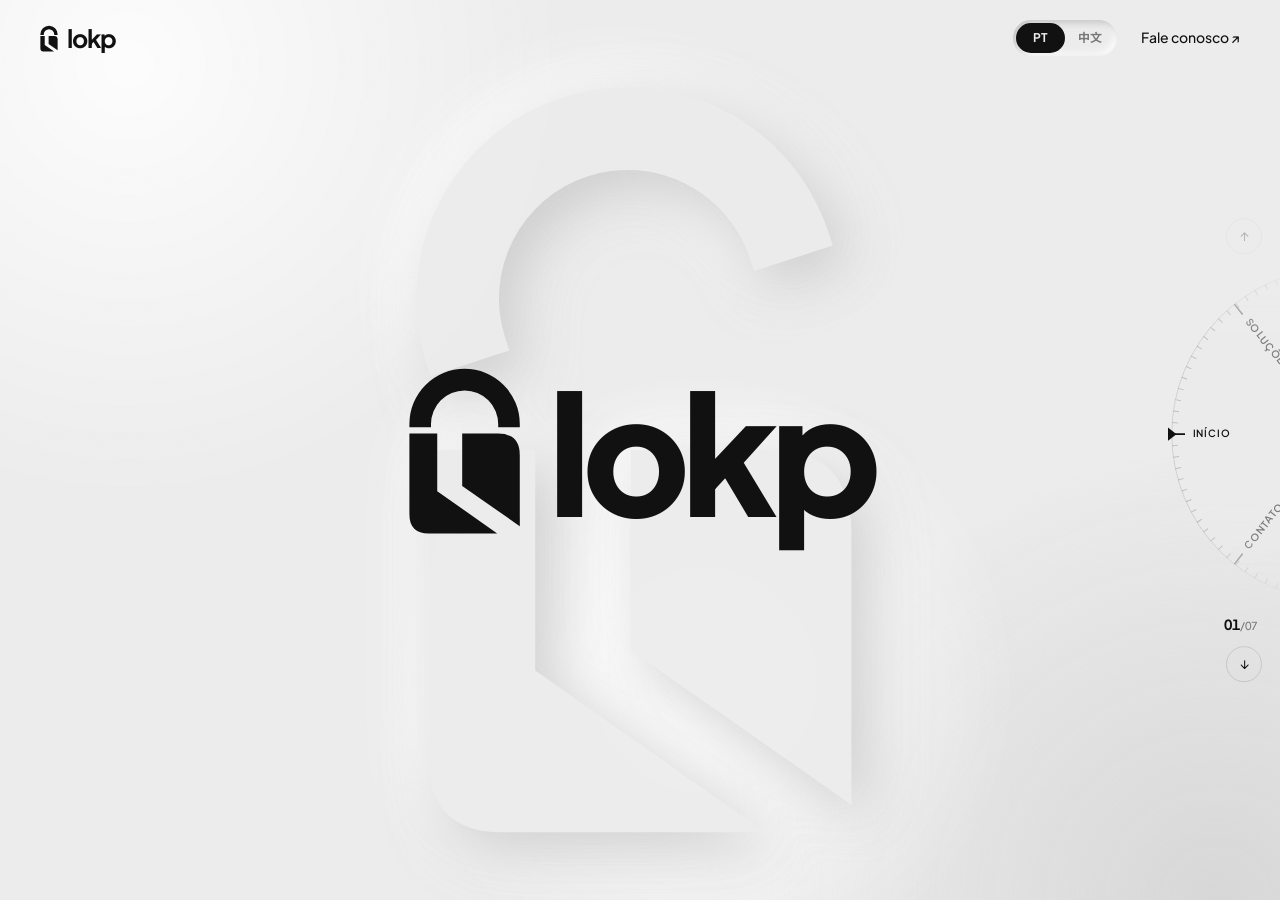
==== commit 74a72e7d: "feat: update hero section layout and enhance visual effects" ====
--- a/index.html
+++ b/index.html
@@ -45,12 +45,6 @@
       <svg class="brand-mark"><use href="#logo-mark"/></svg>
       <span class="brand-word">lokp</span>
     </a>
-    <nav class="nav-links">
-      <a href="#servicos" data-i18n="nav.services">Soluções</a>
-      <a href="#projetos" data-i18n="nav.works">Projetos</a>
-      <a href="#exemplos" data-i18n="nav.examples">Casos de uso</a>
-      <a href="#processo" data-i18n="nav.process">Metodologia</a>
-    </nav>
     <div class="nav-right">
       <button class="lang-toggle" id="langToggle" aria-label="Alternar idioma / 切换语言">
         <span class="lang-opt" data-l="pt">PT</span>
@@ -70,6 +64,7 @@
 
       <!-- HERO -->
       <section class="page" id="top" data-label="dl.home" data-bg="light" data-theme="light">
+        <div class="hero-glow" aria-hidden="true"><i></i><i></i><i></i></div>
         <svg class="hero-mark" viewBox="-20 -90 280 470" aria-hidden="true">
           <g class="hero-shackle"><path d="M5 132V125A115 115 0 0 1 235 125V132H190V125A70 70 0 0 0 50 125V132Z"/></g>
           <path d="M5 145H63V265L188 353H45Q5 353 5 313Z"/>
@@ -77,13 +72,10 @@
         </svg>
         <div class="page-inner">
           <div class="container center hero">
-            <p class="kicker reveal" data-i18n="hero.kicker">Software sob medida e automação de processos</p>
-            <h1 class="hero-title" data-split data-i18n="hero.title">Tecnologia que impulsiona negócios.</h1>
-            <p class="lead reveal" data-i18n="hero.about">A lokp desenvolve sistemas sob medida e soluções de automação para empresas que cresceram mais rápido do que suas ferramentas.</p>
-            <div class="actions reveal">
-              <a href="#contato" class="btn btn-dark magnetic"><span data-i18n="hero.cta">Agendar uma conversa</span></a>
-              <a href="#projetos" class="link-arrow"><span data-i18n="hero.cta2">Conheça nossos projetos</span> <i>→</i></a>
-            </div>
+            <h1 class="hero-logo reveal" aria-label="lokp">
+              <svg class="hero-logo-mark" aria-hidden="true"><use href="#logo-mark"/></svg>
+              <span class="hero-logo-word" aria-hidden="true">lokp</span>
+            </h1>
           </div>
         </div>
       </section>
--- a/styles.css
+++ b/styles.css
@@ -79,13 +79,12 @@
 .brand { display: inline-flex; align-items: center; gap: 9px; }
 .brand-mark { width: 18px; height: 27px; fill: currentColor; }
 .brand-word { font-family: "Plus Jakarta Sans", sans-serif; font-weight: 700; font-size: 25px; letter-spacing: -.04em; line-height: 1; }
-.nav-links { display: flex; gap: 32px; }
-.nav-links a, .nav-contact { position: relative; font-size: 14px; font-weight: 500; }
-.nav-links a::after, .nav-contact::after {
+.nav-contact { position: relative; font-size: 14px; font-weight: 500; }
+.nav-contact::after {
   content: ""; position: absolute; left: 0; right: 0; bottom: -3px; height: 1px; background: currentColor;
   transform: scaleX(0); transform-origin: right; transition: transform .45s var(--ease);
 }
-.nav-links a:hover::after, .nav-links a.active::after, .nav-contact:hover::after { transform: scaleX(1); transform-origin: left; }
+.nav-contact:hover::after { transform: scaleX(1); transform-origin: left; }
 .nav-contact i { font-style: normal; display: inline-block; transition: transform .4s var(--ease); }
 .nav-contact:hover i { transform: translate(2px, -2px); }
 .nav-right { display: flex; align-items: center; gap: 24px; }
@@ -177,17 +176,35 @@
 
 /* ---------- hero ---------- */
 .hero-mark {
-  position: absolute; z-index: 0; left: 50%; top: 52%; height: 96vh; width: auto; overflow: visible;
+  position: absolute; z-index: 0; left: 50%; top: 50%; height: 96vh; width: auto; overflow: visible;
   transform: translate(-50%, -50%); fill: var(--bg);
   filter: drop-shadow(16px 16px 28px var(--sh-d)) drop-shadow(-16px -16px 28px var(--sh-l));
   opacity: 0; transition: opacity 1.6s var(--ease);
 }
-.page.active .hero-mark.in { opacity: .9; }
+.page.active .hero-mark.in { opacity: .9; animation: hero-breathe 14s ease-in-out infinite alternate; }
+@keyframes hero-breathe { from { scale: 1; } to { scale: 1.035; } }
+
+/* slow drifting light behind the hero */
+.hero-glow { position: absolute; inset: 0; z-index: 0; overflow: hidden; pointer-events: none; }
+.hero-glow i {
+  position: absolute; width: 70vmax; aspect-ratio: 1; border-radius: 50%;
+  background: radial-gradient(closest-side, var(--glow, rgba(255, 255, 255, .85)), transparent);
+  animation: glow-drift var(--d, 26s) ease-in-out infinite alternate; will-change: transform;
+}
+.hero-glow i:nth-child(1) { left: -25vmax; top: -30vmax; }
+.hero-glow i:nth-child(2) { right: -30vmax; bottom: -35vmax; --glow: rgba(185, 185, 185, .4); --d: 32s; animation-delay: -10s; }
+.hero-glow i:nth-child(3) { left: 30%; top: 40%; width: 50vmax; --d: 22s; animation-delay: -6s; animation-direction: alternate-reverse; }
+@keyframes glow-drift {
+  0%   { transform: translate(0, 0) scale(1); }
+  50%  { transform: translate(12vmax, 8vmax) scale(1.12); }
+  100% { transform: translate(-6vmax, 14vmax) scale(.95); }
+}
 .hero-shackle { transition: transform 1.2s var(--ease); transform-origin: 27px 132px; transform-box: view-box; }
 .page.active .hero-mark.in .hero-shackle { transform: translateY(-34px) rotate(-18deg); }
-.hero-title { font-size: clamp(48px, 9vw, 136px); line-height: .95; letter-spacing: -.055em; font-weight: 800; }
-html[lang="zh-CN"] .hero-title { letter-spacing: 0; line-height: 1.15; font-weight: 900; }
-.hero .lead { margin-top: 28px; }
+#top .page-inner { padding-block: 84px; }
+.hero-logo { display: inline-flex; align-items: center; gap: clamp(14px, 2vw, 28px); color: var(--ink); }
+.hero-logo-mark { width: clamp(64px, 9vw, 120px); aspect-ratio: 2 / 3; height: auto; fill: currentColor; }
+.hero-logo-word { font-weight: 800; font-size: clamp(80px, 13vw, 180px); letter-spacing: -.055em; line-height: .9; }
 
 /* ---------- services ---------- */
 .svc-grid { list-style: none; display: grid; grid-template-columns: repeat(3, 1fr); width: 100%; margin-top: 52px; border-top: 1px solid var(--line); text-align: left; }
@@ -331,7 +348,6 @@
 
 /* ---------- responsive ---------- */
 @media (max-width: 960px) {
-  .nav-links { display: none; }
   .svc-grid { grid-template-columns: 1fr 1fr; }
   .svc:not(:nth-child(3n)) { border-right: 0; }
   .svc:nth-child(odd) { border-right: 1px solid var(--line); }
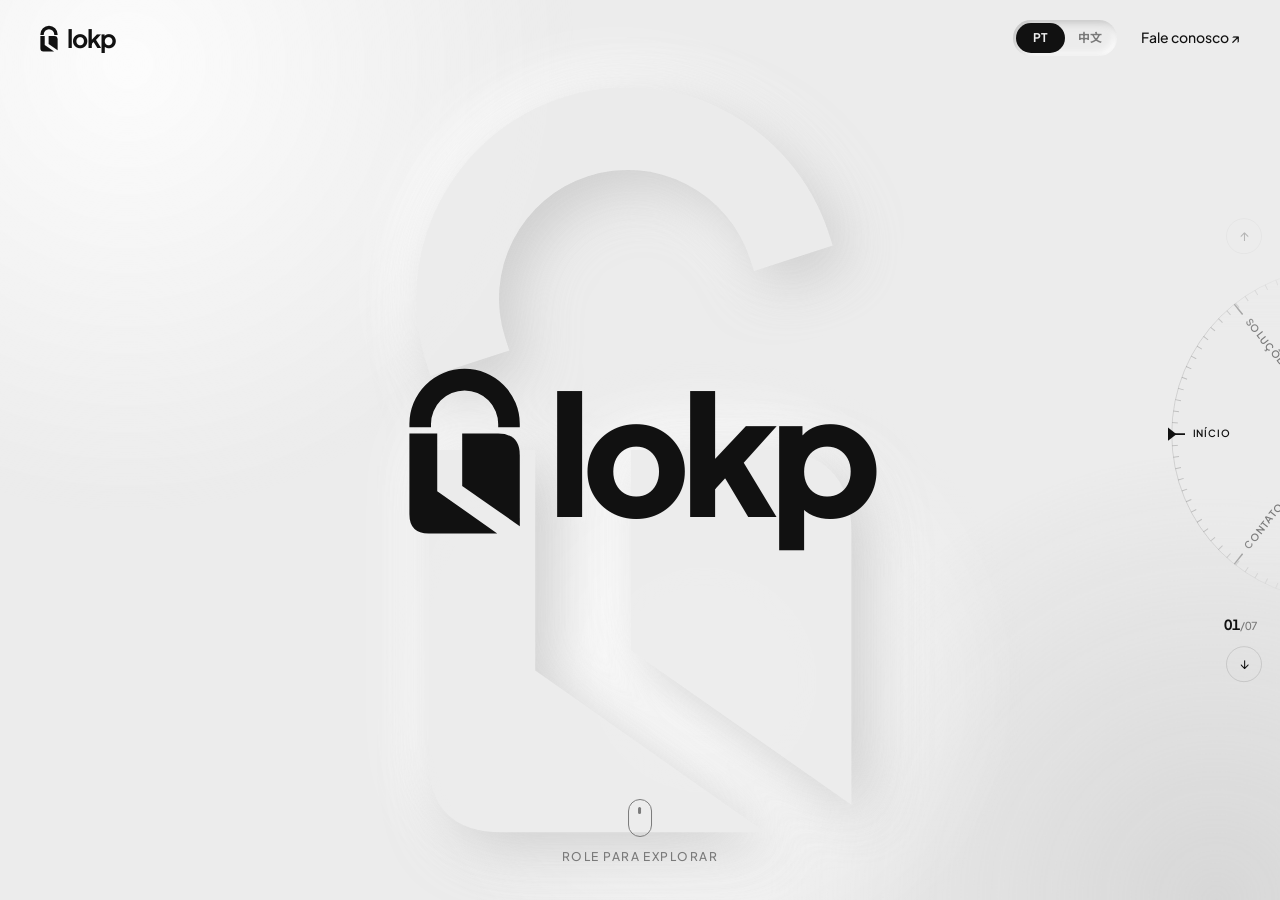
==== commit 92b6edc1: "feat: add scroll cue button to hero section for enhanced navigation" ====
--- a/index.html
+++ b/index.html
@@ -78,6 +78,10 @@
             </h1>
           </div>
         </div>
+        <button class="scroll-cue" id="scrollCue" type="button">
+          <span class="scroll-cue-mouse" aria-hidden="true"><i></i></span>
+          <span class="scroll-cue-label" data-i18n="hero.scroll">Role para explorar</span>
+        </button>
       </section>
 
       <!-- SERVICES -->
--- a/styles.css
+++ b/styles.css
@@ -205,6 +205,31 @@
 .hero-logo { display: inline-flex; align-items: center; gap: clamp(14px, 2vw, 28px); color: var(--ink); }
 .hero-logo-mark { width: clamp(64px, 9vw, 120px); aspect-ratio: 2 / 3; height: auto; fill: currentColor; }
 .hero-logo-word { font-weight: 800; font-size: clamp(80px, 13vw, 180px); letter-spacing: -.055em; line-height: .9; }
+
+/* scroll cue at the bottom of the hero */
+.scroll-cue {
+  position: absolute; z-index: 2; left: 50%; bottom: 36px; transform: translateX(-50%);
+  display: flex; flex-direction: column; align-items: center; gap: 12px;
+  color: var(--muted); font: 500 12px var(--font); letter-spacing: .12em; text-transform: uppercase;
+  background: none; border: 0; cursor: pointer; opacity: 0; transition: opacity 1s var(--ease) .8s, color .3s;
+}
+.page.active .scroll-cue { opacity: 1; }
+.scroll-cue:hover { color: var(--ink); }
+.scroll-cue-mouse {
+  position: relative; width: 24px; height: 38px; border: 1.5px solid currentColor; border-radius: 12px;
+}
+.scroll-cue-mouse i {
+  position: absolute; left: 50%; top: 7px; width: 3px; height: 7px; margin-left: -1.5px;
+  border-radius: 2px; background: currentColor; animation: scroll-cue 1.8s var(--ease) infinite;
+}
+.scroll-cue-label { animation: scroll-cue-bob 1.8s ease-in-out infinite; }
+@keyframes scroll-cue {
+  0%   { transform: translateY(0); opacity: 0; }
+  20%  { opacity: 1; }
+  70%  { transform: translateY(12px); opacity: 0; }
+  100% { transform: translateY(12px); opacity: 0; }
+}
+@keyframes scroll-cue-bob { 0%, 100% { transform: translateY(0); } 50% { transform: translateY(4px); } }
 
 /* ---------- services ---------- */
 .svc-grid { list-style: none; display: grid; grid-template-columns: repeat(3, 1fr); width: 100%; margin-top: 52px; border-top: 1px solid var(--line); text-align: left; }
@@ -384,6 +409,7 @@
     content: ""; position: absolute; z-index: -1; left: 50%; bottom: 0; width: 100vw; height: 120px; transform: translateX(-50%);
     background: linear-gradient(to bottom, transparent, var(--bg) 65%); pointer-events: none;
   }
+  .scroll-cue { bottom: 130px; }
   .dial {
     height: 88px;
     -webkit-mask: linear-gradient(90deg, transparent, #000 22%, #000 78%, transparent);
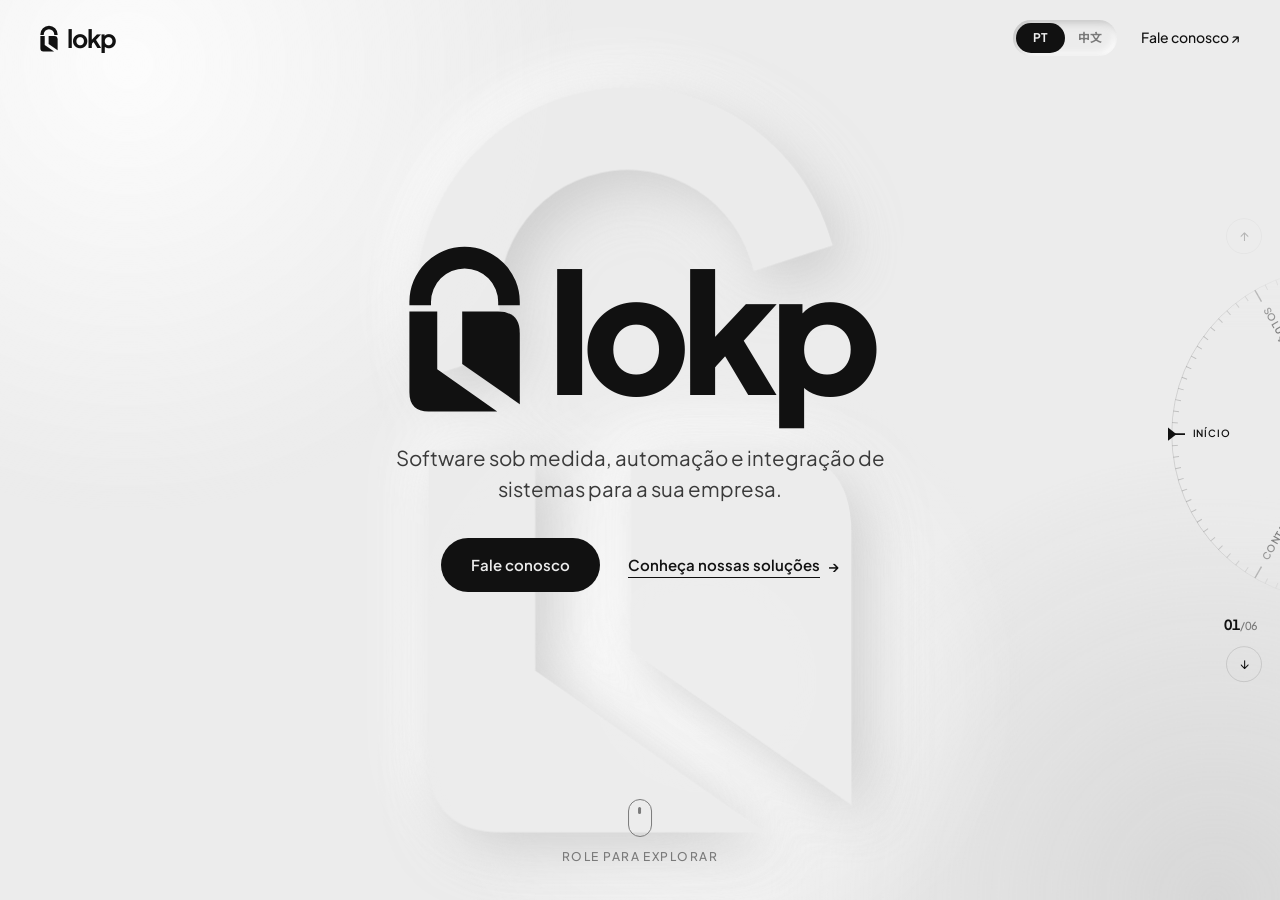
==== commit 3db5bb3d: "feat: enhance hero section with new tagline and action buttons for improved user engagement" ====
--- a/index.html
+++ b/index.html
@@ -76,6 +76,11 @@
               <svg class="hero-logo-mark" aria-hidden="true"><use href="#logo-mark"/></svg>
               <span class="hero-logo-word" aria-hidden="true">lokp</span>
             </h1>
+            <p class="hero-tag reveal" data-i18n="hero.tag">Software sob medida, automação e integração de sistemas para a sua empresa.</p>
+            <div class="actions reveal">
+              <a href="#contato" class="btn btn-dark magnetic"><span data-i18n="hero.cta">Fale conosco</span></a>
+              <a href="#servicos" class="link-arrow"><span data-i18n="hero.more">Conheça nossas soluções</span> <i>→</i></a>
+            </div>
           </div>
         </div>
         <button class="scroll-cue" id="scrollCue" type="button">
@@ -103,46 +108,11 @@
         </div>
       </section>
 
-      <!-- UNLOCK: three sub-steps on one page (antes → durante → depois) -->
-      <section class="page" id="unlock" data-label="dl.unlock" data-steps="3" data-bg="dark,dark,light" data-theme="dark,dark,light">
-        <div class="page-inner">
-          <div class="container center unlock">
-            <span class="sec-num">02</span>
-            <div class="unlock-ring">
-              <svg viewBox="0 0 200 200" class="ring-svg">
-                <circle cx="100" cy="100" r="92" class="ring-bg"/>
-                <circle cx="100" cy="100" r="92" class="ring-fg" id="ringFg"/>
-              </svg>
-              <svg class="big-lock" viewBox="-10 -70 260 440">
-                <g id="bigShackle"><path d="M5 132V125A115 115 0 0 1 235 125V132H190V125A70 70 0 0 0 50 125V132Z"/></g>
-                <path id="bigL" d="M5 145H63V265L188 353H45Q5 353 5 313Z"/>
-                <path id="bigR" d="M115 145H190Q235 145 235 190V338L115 254Z"/>
-              </svg>
-            </div>
-            <div class="phases">
-              <div class="phase active">
-                <h3 data-i18n="ul.1t">Antes</h3>
-                <p data-i18n="ul.1d">Planilhas manuais, retrabalho, sistemas desconectados e equipes dedicadas a tarefas repetitivas.</p>
-              </div>
-              <div class="phase">
-                <h3 data-i18n="ul.2t">Durante</h3>
-                <p data-i18n="ul.2d">Mapeamos cada etapa, eliminamos atividades desnecessárias e automatizamos o restante.</p>
-              </div>
-              <div class="phase">
-                <h3 data-i18n="ul.3t">Depois</h3>
-                <p data-i18n="ul.3d">Processos automatizados, dados consistentes e equipe focada no que gera valor para o negócio.</p>
-              </div>
-            </div>
-            <div class="phase-dots"><i></i><i></i><i></i></div>
-          </div>
-        </div>
-      </section>
-
       <!-- WORKS: all projects on one page; background = screenshot of the delivered one -->
       <section class="page" id="projetos" data-label="dl.works" data-bg="shot:assets/shots/infotekbrasil.png|https://infotekbrasil.com" data-theme="dark">
         <div class="page-inner">
           <div class="container center">
-            <span class="sec-num reveal">03</span>
+            <span class="sec-num reveal">02</span>
             <h2 class="sec-title" data-split data-i18n="wk.title">Projetos</h2>
             <p class="lead reveal" data-i18n="wk.lead">Soluções já entregues pela lokp. Novos projetos em desenvolvimento.</p>
             <div class="works-grid">
@@ -173,7 +143,7 @@
       <section class="page" id="exemplos" data-label="dl.examples" data-bg="light" data-theme="light">
         <div class="page-inner">
           <div class="container center">
-            <span class="sec-num reveal">04</span>
+            <span class="sec-num reveal">03</span>
             <h2 class="sec-title" data-split data-i18n="ex.title">Casos de uso</h2>
             <p class="lead reveal" data-i18n="ex.lead">Desafios comuns à maioria das empresas. Se algum deles faz parte da sua rotina, este é o ponto de partida.</p>
             <div class="ex-list">
@@ -202,7 +172,7 @@
       <section class="page" id="processo" data-label="dl.process" data-bg="dark" data-theme="dark">
         <div class="page-inner">
           <div class="container center">
-            <span class="sec-num reveal">05</span>
+            <span class="sec-num reveal">04</span>
             <h2 class="sec-title" data-split data-i18n="pr.title">Nossa metodologia</h2>
             <div class="steps">
               <div class="step"><i class="step-line"></i><span class="step-n">01</span><h4 data-i18n="pr.1t">Diagnóstico</h4><p data-i18n="pr.1d">Entendemos como o processo funciona na prática, e não apenas como está documentado.</p></div>
@@ -218,7 +188,7 @@
       <section class="page" id="contato" data-label="dl.contact" data-bg="light" data-theme="light">
         <div class="page-inner">
           <div class="container center contact">
-            <span class="sec-num reveal">06</span>
+            <span class="sec-num reveal">05</span>
             <h2 class="sec-title" data-split data-i18n="ct.title">Vamos conversar sobre o seu projeto.</h2>
             <p class="lead reveal" data-i18n="ct.sub">Conte-nos qual processo está limitando sua empresa. Retornaremos com as perguntas necessárias, uma proposta inicial de abordagem e os próximos passos.</p>
             <form class="form reveal" id="contactForm">
@@ -231,8 +201,9 @@
               <button type="submit" class="btn btn-dark magnetic"><span data-i18n="ct.send">Enviar mensagem</span></button>
             </form>
             <p class="fine reveal">
-              <a class="contact-mail" href="mailto:contato@lokptech.com">contato@lokptech.com</a>
+              <a class="contact-mail" href="mailto:lokptech@outlook.com">lokptech@outlook.com</a>
               <span>© <span id="year">2026</span> lokp · <span data-i18n="ft.tag">Software sob medida e automação.</span></span>
+              <a class="link-arrow" href="#top"><span data-i18n="ft.top">Voltar ao topo</span> <i>↑</i></a>
             </p>
           </div>
         </div>
@@ -252,7 +223,7 @@
         <path d="M173 0 L180 9 L187 0 Z" class="dial-pointer ptr-bottom"/>
       </svg>
     </div>
-    <div class="dial-count"><span id="dialNum">01</span><small>/<span id="dialTotal">07</span></small></div>
+    <div class="dial-count"><span id="dialNum">01</span><small>/<span id="dialTotal">06</span></small></div>
     <button class="dial-arrow" id="nextBtn" aria-label="Próxima">↓</button>
   </div>
 
--- a/styles.css
+++ b/styles.css
@@ -104,34 +104,30 @@
 
 /* ---------- stage background (crossfaded per page) ---------- */
 .stage-bg { position: fixed; inset: 0; z-index: 0; background: #ececec; }
-.bg-layer { position: absolute; inset: 0; opacity: 0; transition: opacity 1.1s var(--ease); }
-.bg-layer.on { opacity: 1; }
+.bg-layer { position: absolute; inset: 0; opacity: 0; will-change: opacity; }
 .bg-light { background: #ececec; }
 .bg-dark { background: #111; }
 .bg-shot { background: #111; overflow: hidden; }
 .bg-shot::before {
   content: ""; position: absolute; inset: -4%; background: var(--shot) center top / cover no-repeat;
-  filter: blur(8px) saturate(.8); opacity: .45; transform: scale(1.12); transition: transform 2s var(--ease);
-}
-.bg-shot.on::before { transform: scale(1.02); }
+  filter: blur(8px) saturate(.8); opacity: .45; transform: scale(1.04);
+}
 .bg-shot::after { content: ""; position: absolute; inset: 0; background: radial-gradient(ellipse at center, rgba(17,17,17,.55), rgba(17,17,17,.9)); }
 
 /* ---------- deck ---------- */
 .deck { position: fixed; inset: 0; z-index: 1; overflow: hidden; }
 .deck-track {
-  display: flex; height: 100%; --i: 0;
-  transform: translate3d(calc(var(--i) * -100%), 0, 0); transition: transform 1s var(--ease-in-out);
+  display: flex; height: 100%; will-change: transform;
 }
 .page {
   position: relative; flex: 0 0 100%; height: 100%; color: var(--ink);
-  overflow-x: hidden; overflow-y: auto; overscroll-behavior: contain; scrollbar-width: none;
+  overflow-x: hidden; overflow-y: auto; overscroll-behavior: contain; scrollbar-width: none; touch-action: pan-y;
 }
 .page::-webkit-scrollbar { display: none; }
 .page-inner {
   position: relative; z-index: 1; min-height: 100%; display: flex; align-items: center;
-  padding: 96px 0 72px; transition: transform 1s var(--ease-in-out), opacity .8s var(--ease);
-}
-.page:not(.active) .page-inner { opacity: .2; transform: scale(.94); }
+  padding: 96px 0 72px; will-change: transform, opacity;
+}
 
 /* ---------- type ---------- */
 .kicker { font-size: 15px; font-weight: 500; color: var(--ink-2); margin-bottom: 24px; }
@@ -201,7 +197,9 @@
 }
 .hero-shackle { transition: transform 1.2s var(--ease); transform-origin: 27px 132px; transform-box: view-box; }
 .page.active .hero-mark.in .hero-shackle { transform: translateY(-34px) rotate(-18deg); }
-#top .page-inner { padding-block: 84px; }
+#top .page-inner { padding: 84px 0 150px; }
+.hero-tag { font-size: clamp(17px, 1.6vw, 21px); color: var(--ink-2); max-width: 34ch; margin-top: 28px; }
+#top .actions { margin-top: 32px; }
 .hero-logo { display: inline-flex; align-items: center; gap: clamp(14px, 2vw, 28px); color: var(--ink); }
 .hero-logo-mark { width: clamp(64px, 9vw, 120px); aspect-ratio: 2 / 3; height: auto; fill: currentColor; }
 .hero-logo-word { font-weight: 800; font-size: clamp(80px, 13vw, 180px); letter-spacing: -.055em; line-height: .9; }
@@ -229,6 +227,7 @@
   70%  { transform: translateY(12px); opacity: 0; }
   100% { transform: translateY(12px); opacity: 0; }
 }
+@media (max-height: 640px) { .scroll-cue { display: none; } }
 @keyframes scroll-cue-bob { 0%, 100% { transform: translateY(0); } 50% { transform: translateY(4px); } }
 
 /* ---------- services ---------- */
@@ -247,26 +246,6 @@
   .svc:hover h3 { color: var(--bg); }
   .svc:hover p, .svc:hover .svc-n { color: color-mix(in srgb, var(--bg) 70%, transparent); }
 }
-
-/* ---------- unlock (sub-steps) ---------- */
-.unlock-ring { position: relative; width: min(220px, 50vw); aspect-ratio: 1; display: grid; place-items: center; }
-.ring-svg { position: absolute; inset: 0; transform: rotate(-90deg); }
-.ring-bg { fill: none; stroke: var(--line); stroke-width: 1; }
-.ring-fg { fill: none; stroke: var(--ink); stroke-width: 1.5; transition: stroke .6s; }
-.big-lock { width: 38%; overflow: visible; }
-.big-lock path { fill: var(--ink); transition: fill .6s; }
-.phases { display: grid; margin-top: 36px; }
-.phase { grid-area: 1 / 1; pointer-events: none; }
-.phase > * { opacity: 0; transform: translateY(28px); transition: opacity .6s var(--ease), transform .7s var(--ease); }
-.phase.active > * { opacity: 1; transform: none; }
-.phase.active > *:nth-child(2) { transition-delay: .08s; }
-.phase.leaving > * { transform: translateY(-28px); }
-.phase h3 { font-size: clamp(44px, 6vw, 88px); line-height: 1; letter-spacing: -.05em; margin-bottom: 16px; font-weight: 700; }
-html[lang="zh-CN"] .phase h3 { letter-spacing: 0; font-weight: 900; }
-.phase p { font-size: 17px; max-width: 440px; margin-inline: auto; color: var(--ink-2); }
-.phase-dots { display: flex; gap: 8px; margin-top: 28px; }
-.phase-dots i { width: 22px; height: 2px; background: currentColor; opacity: .25; transition: all .5s var(--ease); }
-.phase-dots i.on { width: 44px; opacity: 1; }
 
 /* ---------- works ---------- */
 .works-grid { display: grid; grid-template-columns: 1fr 1fr; gap: 40px; width: min(940px, 100%); margin-top: 40px; text-align: left; }
@@ -347,8 +326,7 @@
 .dial.dragging { cursor: grabbing; }
 .dial-face { position: absolute; left: 0; top: 50%; width: var(--dial-h, 340px); height: var(--dial-h, 340px); transform: translateY(-50%); overflow: visible; }
 .dial-rim { fill: color-mix(in srgb, var(--bg) 70%, transparent); stroke: var(--line); stroke-width: 1; transition: fill .6s; }
-.dial-rotor { transform-origin: 180px 180px; transform-box: view-box; transition: transform .9s var(--ease-in-out); }
-.dial.dragging .dial-rotor { transition: none; }
+.dial-rotor { transform-origin: 180px 180px; transform-box: view-box; }
 .dial-tick { stroke: var(--ink); stroke-opacity: .2; stroke-width: 1; }
 .dial-notch { cursor: pointer; }
 .dial-notch line { stroke: var(--ink); stroke-opacity: .45; stroke-width: 1.5; }
@@ -409,7 +387,9 @@
     content: ""; position: absolute; z-index: -1; left: 50%; bottom: 0; width: 100vw; height: 120px; transform: translateX(-50%);
     background: linear-gradient(to bottom, transparent, var(--bg) 65%); pointer-events: none;
   }
-  .scroll-cue { bottom: 130px; }
+  .scroll-cue { display: none; }
+  #top .page-inner { padding-bottom: 130px; }
+  #top .actions { flex-direction: column; gap: 20px; }
   .dial {
     height: 88px;
     -webkit-mask: linear-gradient(90deg, transparent, #000 22%, #000 78%, transparent);
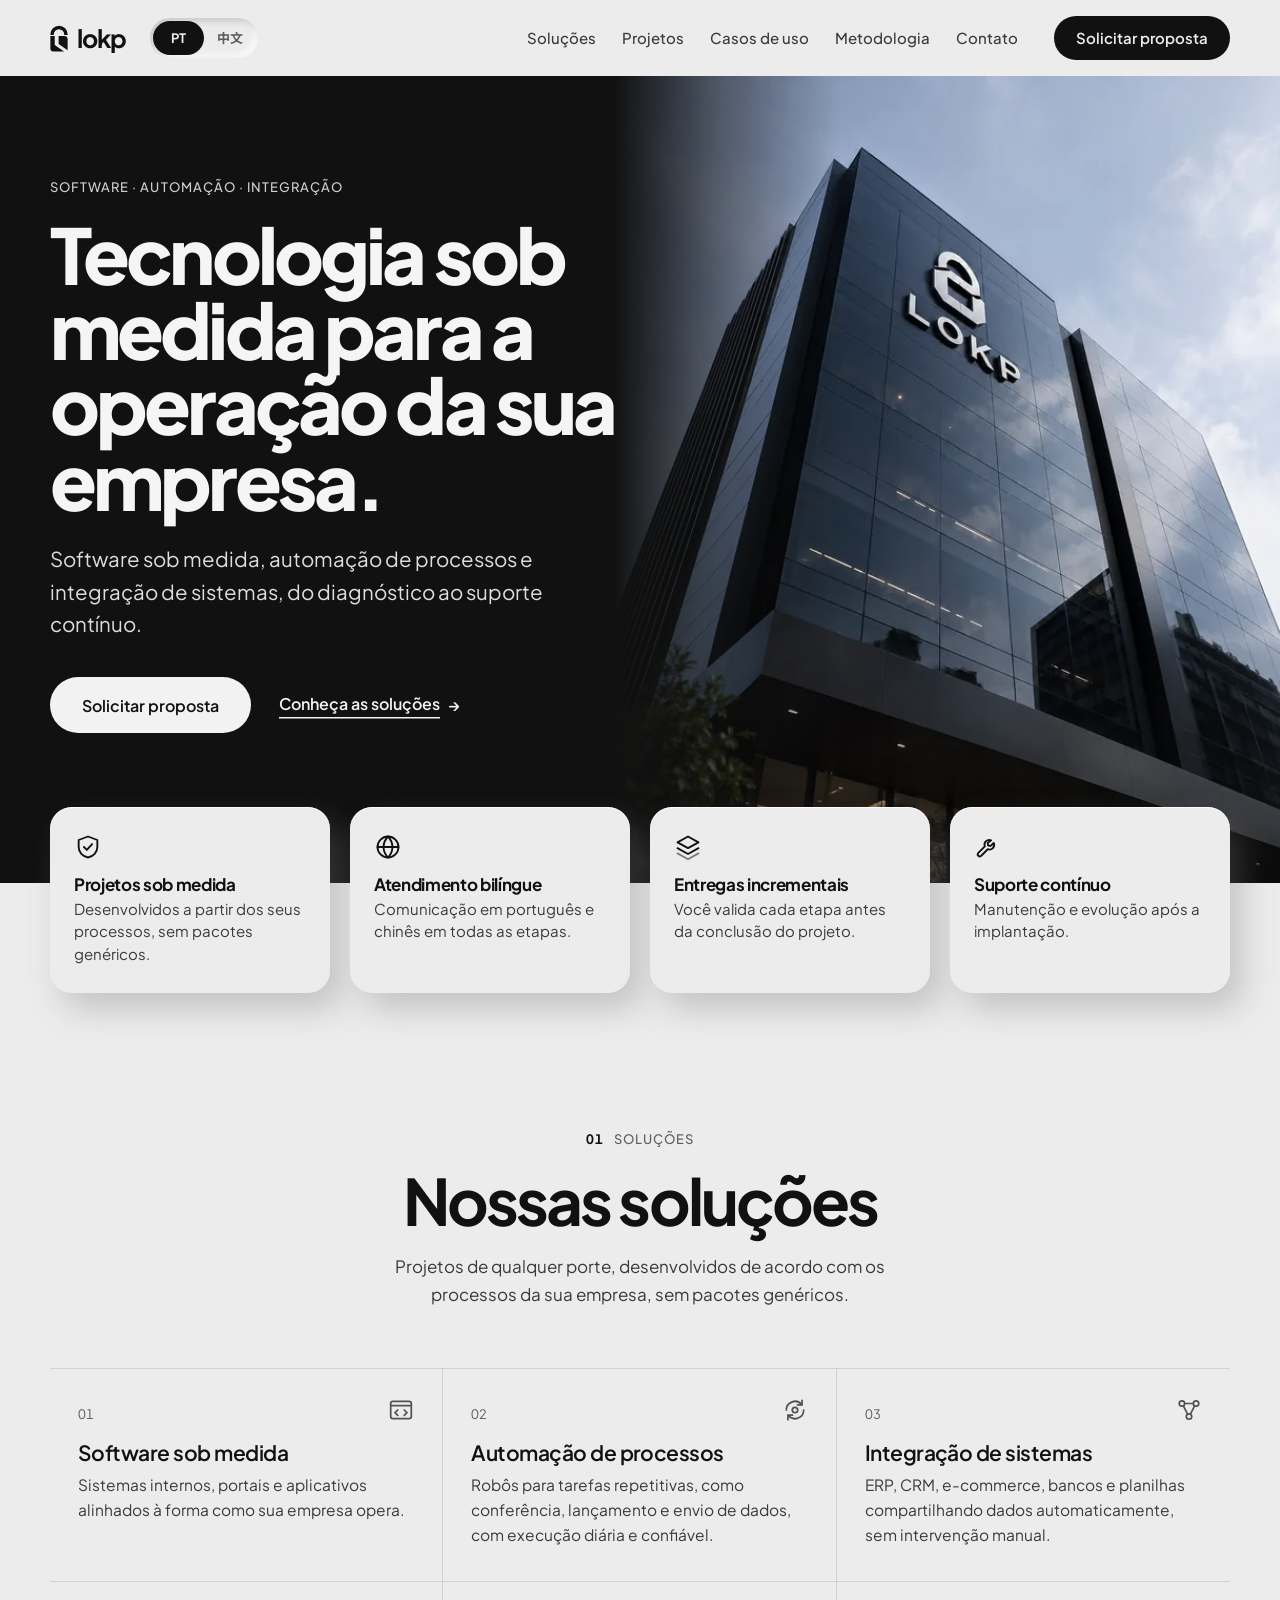
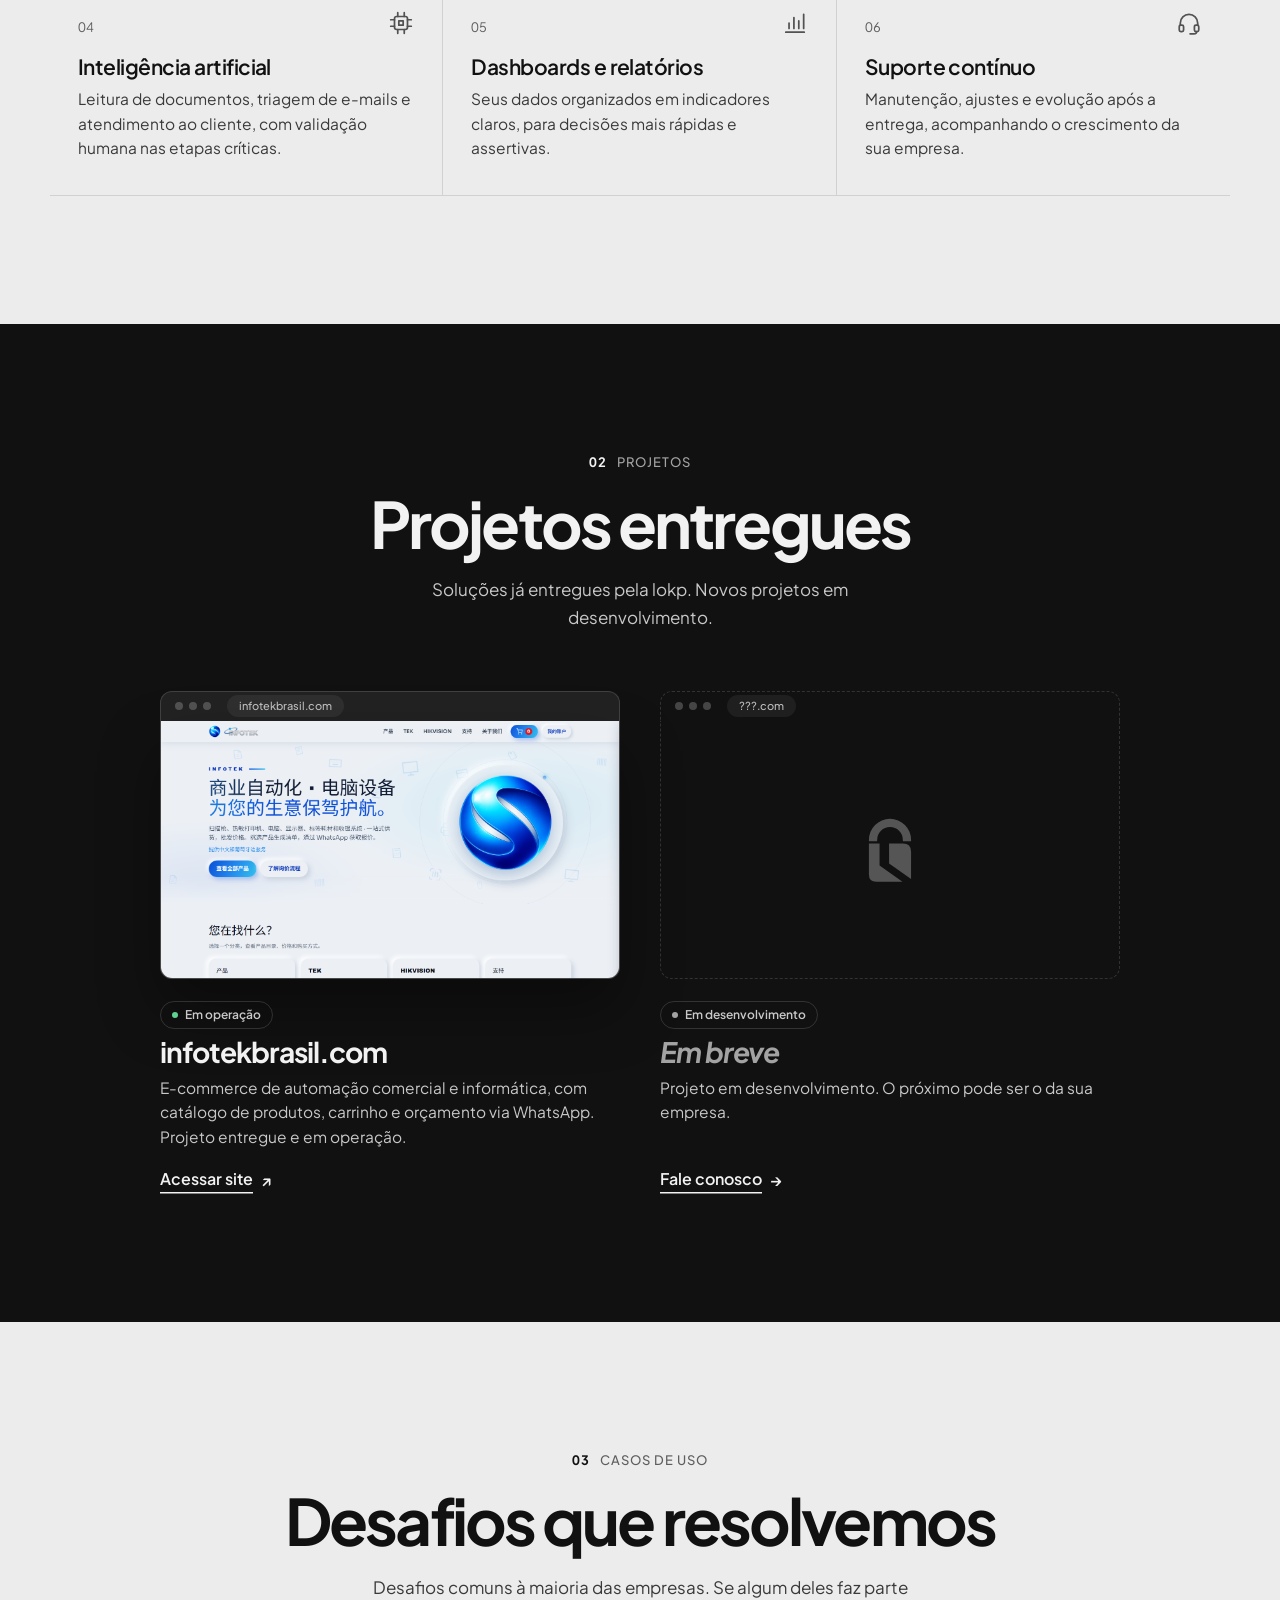
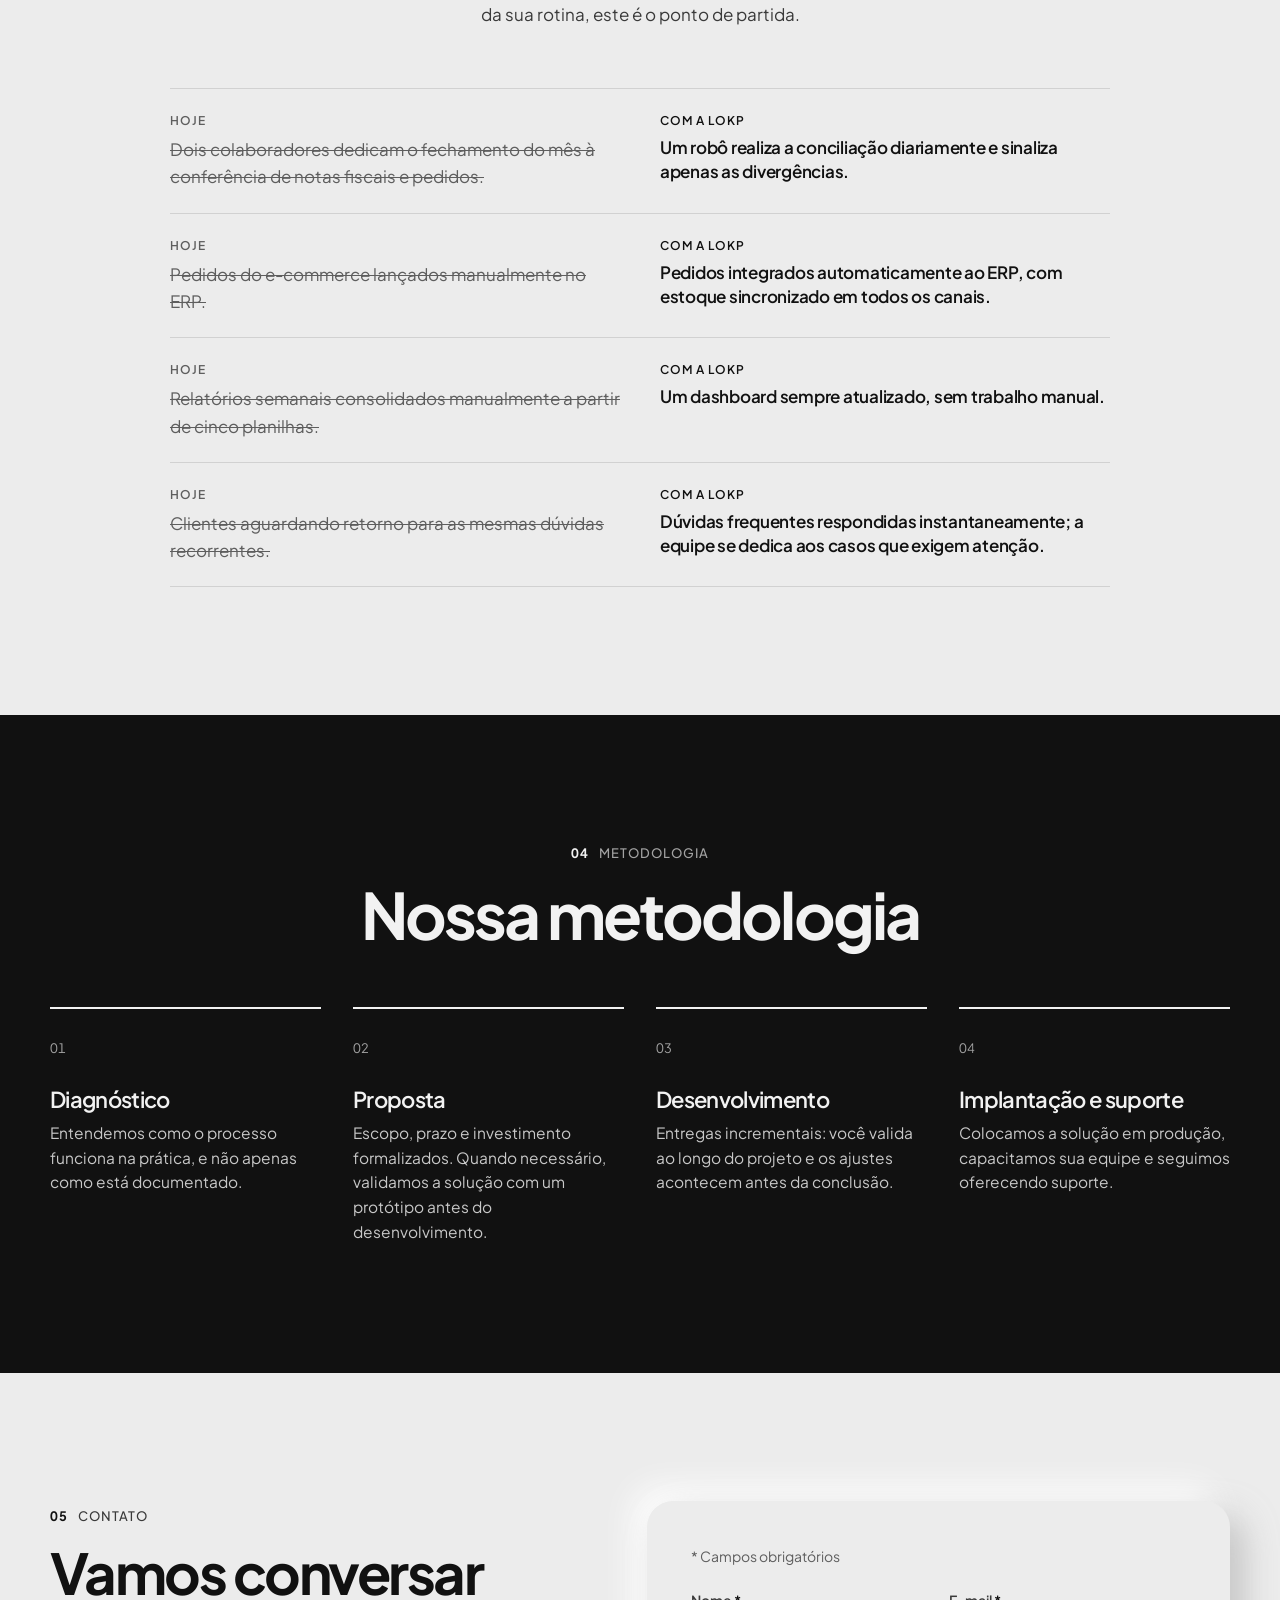
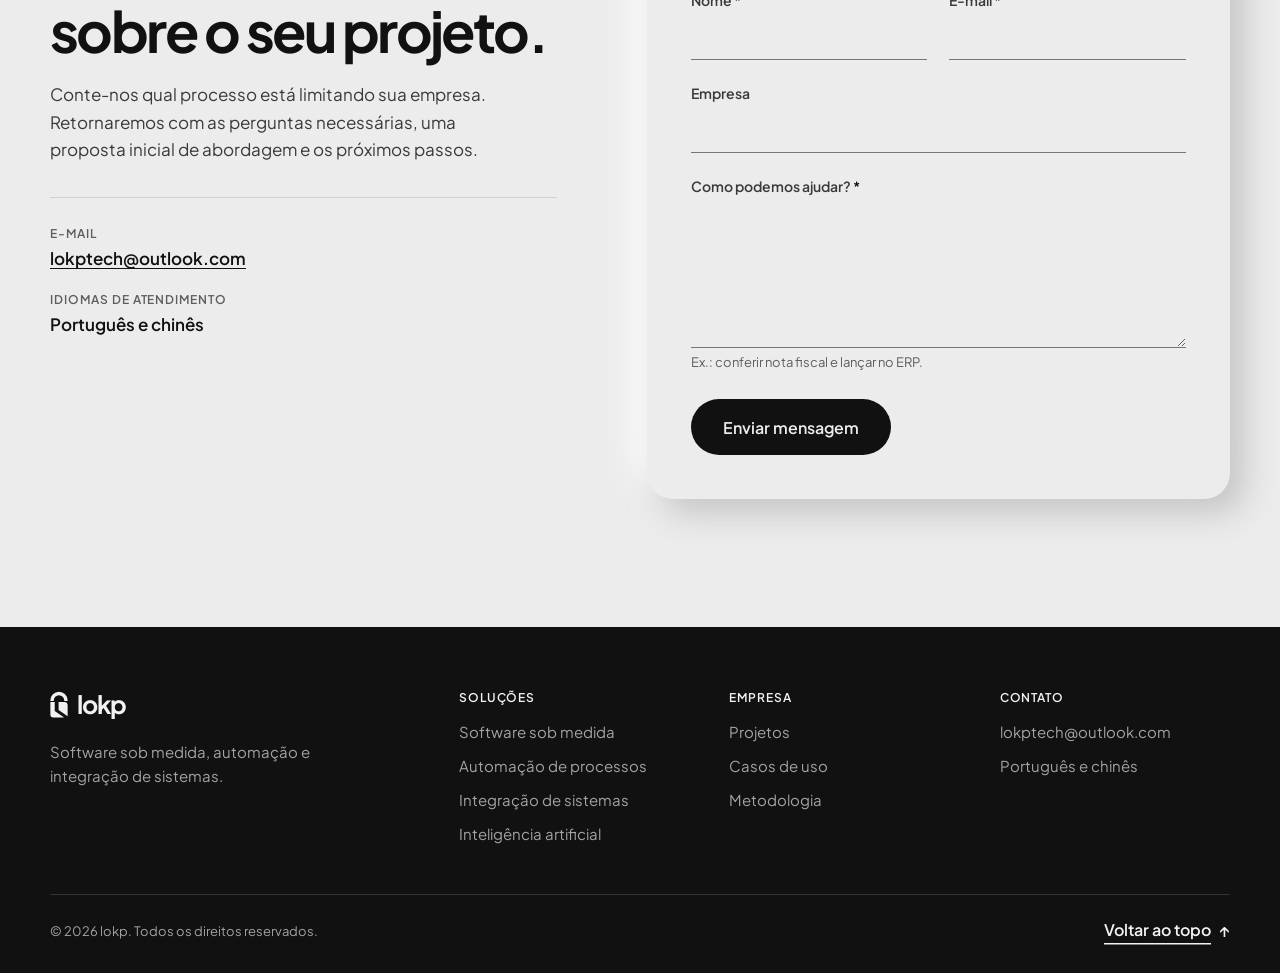
==== commit 77b6fd6d: "Refactor code structure for improved readability and maintainability" ====
--- a/index.html
+++ b/index.html
@@ -3,17 +3,23 @@
 <head>
   <meta charset="utf-8">
   <meta name="viewport" content="width=device-width, initial-scale=1">
-  <title>lokp · Software sob medida e automação</title>
-  <meta name="description" content="lokp: software sob medida, integração de sistemas e automação de processos para empresas. 定制软件、系统集成与流程自动化。">
+  <title>lokp · Software sob medida, automação e integração de sistemas</title>
+  <meta name="description" content="lokp: software sob medida, automação de processos e integração de sistemas para empresas. Atendimento em português e chinês.">
+  <meta name="theme-color" content="#111111">
+  <meta property="og:title" content="lokp · Software sob medida e automação">
+  <meta property="og:description" content="Software sob medida, automação de processos e integração de sistemas para empresas.">
+  <meta property="og:image" content="assets/sede.jpg">
   <link rel="icon" href="data:image/svg+xml,%3Csvg xmlns='http://www.w3.org/2000/svg' viewBox='0 0 240 360'%3E%3Cpath fill='%23111' d='M5 132V125A115 115 0 0 1 235 125V132H190V125A70 70 0 0 0 50 125V132Z'/%3E%3Cpath fill='%23111' d='M5 145H63V265L188 353H45Q5 353 5 313Z'/%3E%3Cpath fill='%23111' d='M115 145H190Q235 145 235 190V338L115 254Z'/%3E%3C/svg%3E">
   <link rel="preconnect" href="https://fonts.googleapis.com">
   <link rel="preconnect" href="https://fonts.gstatic.com" crossorigin>
   <link href="https://fonts.googleapis.com/css2?family=Plus+Jakarta+Sans:wght@400;500;600;700;800&family=Noto+Sans+SC:wght@400;500;700;900&display=swap" rel="stylesheet">
+  <link rel="preload" as="image" type="image/webp" imagesrcset="assets/sede-640.webp 640w, assets/sede.webp 1145w" imagesizes="(min-width: 761px) 50vw, 100vw">
   <link rel="stylesheet" href="styles.css">
+  <script>document.documentElement.classList.add("js");</script>
 </head>
-<body class="loading">
-
-  <svg width="0" height="0" style="position:absolute" aria-hidden="true">
+<body>
+
+  <svg width="0" height="0" style="position:absolute" aria-hidden="true" focusable="false">
     <defs>
       <symbol id="logo-mark" viewBox="0 0 240 360">
         <path d="M5 132V125A115 115 0 0 1 235 125V132H190V125A70 70 0 0 0 50 125V132Z"/>
@@ -23,209 +29,319 @@
     </defs>
   </svg>
 
-  <!-- ============ PRELOADER ============ -->
-  <div class="preloader" id="preloader" aria-hidden="true">
-    <div class="pre-inner">
-      <svg class="pre-lock" viewBox="-10 -60 260 430">
-        <g class="pre-shackle">
-          <path d="M5 132V125A115 115 0 0 1 235 125V132H190V125A70 70 0 0 0 50 125V132Z"/>
-        </g>
-        <path class="pre-body pre-body-l" d="M5 145H63V265L188 353H45Q5 353 5 313Z"/>
-        <path class="pre-body pre-body-r" d="M115 145H190Q235 145 235 190V338L115 254Z"/>
-      </svg>
-      <div class="pre-count"><span id="preCount">0</span></div>
-    </div>
-    <div class="pre-panel pre-panel-l"></div>
-    <div class="pre-panel pre-panel-r"></div>
-  </div>
-
-  <!-- ============ NAV ============ -->
-  <header class="nav" id="nav">
-    <a href="#top" class="brand" aria-label="lokp">
-      <svg class="brand-mark"><use href="#logo-mark"/></svg>
-      <span class="brand-word">lokp</span>
-    </a>
-    <div class="nav-right">
-      <button class="lang-toggle" id="langToggle" aria-label="Alternar idioma / 切换语言">
-        <span class="lang-opt" data-l="pt">PT</span>
-        <span class="lang-opt" data-l="zh">中文</span>
-        <span class="lang-knob"></span>
+  <a class="skip-link" href="#conteudo" data-i18n="skip">Pular para o conteúdo</a>
+
+  <!-- ============ HEADER ============ -->
+  <header class="header" id="header">
+    <div class="container header-inner">
+      <a href="#inicio" class="brand" aria-label="lokp, página inicial" data-i18n-aria="brand.home">
+        <svg class="brand-mark" aria-hidden="true" focusable="false"><use href="#logo-mark"/></svg>
+        <span class="brand-word" aria-hidden="true">lokp</span>
+      </a>
+
+      <div class="lang" role="group" aria-label="Idioma" data-i18n-aria="lang.label">
+        <button type="button" class="lang-btn" data-lang="pt" lang="pt-BR" aria-pressed="true">PT</button>
+        <button type="button" class="lang-btn" data-lang="zh" lang="zh-CN" aria-pressed="false">中文</button>
+      </div>
+
+      <button class="menu-toggle" id="menuToggle" type="button" aria-expanded="false" aria-controls="menu">
+        <span class="menu-icon" aria-hidden="true"><i></i><i></i><i></i></span>
+        <span class="menu-label" data-i18n="menu.open">Menu</span>
       </button>
-      <a href="#contato" class="nav-contact"><span data-i18n="nav.cta">Fale conosco</span> <i>↗</i></a>
+
+      <nav class="nav" id="menu" aria-label="Principal" data-i18n-aria="nav.label">
+        <ul class="nav-list">
+          <li><a href="#solucoes" data-i18n="nav.solutions">Soluções</a></li>
+          <li><a href="#projetos" data-i18n="nav.works">Projetos</a></li>
+          <li><a href="#casos" data-i18n="nav.cases">Casos de uso</a></li>
+          <li><a href="#metodologia" data-i18n="nav.process">Metodologia</a></li>
+          <li><a href="#contato" data-i18n="nav.contact">Contato</a></li>
+        </ul>
+        <a href="#contato" class="btn btn-dark nav-cta" data-i18n="nav.cta">Solicitar proposta</a>
+      </nav>
     </div>
   </header>
 
-  <!-- background layers, one per data-bg key; the dial crossfades them -->
-  <div class="stage-bg" id="stageBg" aria-hidden="true"></div>
-
-  <!-- ============ DECK: every section is a page that slides in sideways ============ -->
-  <main class="deck">
-    <div class="deck-track" id="track">
-
-      <!-- HERO -->
-      <section class="page" id="top" data-label="dl.home" data-bg="light" data-theme="light">
-        <div class="hero-glow" aria-hidden="true"><i></i><i></i><i></i></div>
-        <svg class="hero-mark" viewBox="-20 -90 280 470" aria-hidden="true">
-          <g class="hero-shackle"><path d="M5 132V125A115 115 0 0 1 235 125V132H190V125A70 70 0 0 0 50 125V132Z"/></g>
-          <path d="M5 145H63V265L188 353H45Q5 353 5 313Z"/>
-          <path d="M115 145H190Q235 145 235 190V338L115 254Z"/>
-        </svg>
-        <div class="page-inner">
-          <div class="container center hero">
-            <h1 class="hero-logo reveal" aria-label="lokp">
-              <svg class="hero-logo-mark" aria-hidden="true"><use href="#logo-mark"/></svg>
-              <span class="hero-logo-word" aria-hidden="true">lokp</span>
-            </h1>
-            <p class="hero-tag reveal" data-i18n="hero.tag">Software sob medida, automação e integração de sistemas para a sua empresa.</p>
-            <div class="actions reveal">
-              <a href="#contato" class="btn btn-dark magnetic"><span data-i18n="hero.cta">Fale conosco</span></a>
-              <a href="#servicos" class="link-arrow"><span data-i18n="hero.more">Conheça nossas soluções</span> <i>→</i></a>
+  <main id="conteudo" tabindex="-1">
+
+    <!-- ============ HERO ============ -->
+    <section class="hero" id="inicio" aria-labelledby="hero-title">
+      <picture class="hero-media">
+        <source type="image/webp" srcset="assets/sede-640.webp 640w, assets/sede.webp 1145w" sizes="(min-width: 761px) 50vw, 100vw">
+        <img src="assets/sede.jpg" srcset="assets/sede-640.jpg 640w, assets/sede.jpg 1145w" sizes="(min-width: 761px) 50vw, 100vw"
+             width="1145" height="1374" fetchpriority="high"
+             alt="Sede da lokp: edifício de vidro escuro visto de baixo, com o logotipo e o nome LOKP no alto da fachada."
+             data-i18n-alt="hero.alt">
+      </picture>
+      <div class="hero-shade" aria-hidden="true"></div>
+      <div class="container hero-content">
+        <p class="eyebrow" data-i18n="hero.eyebrow">Software · Automação · Integração</p>
+        <h1 id="hero-title" class="hero-title" data-i18n="hero.title">Tecnologia sob medida para a operação da sua empresa.</h1>
+        <p class="hero-lead" data-i18n="hero.tag">Software sob medida, automação de processos e integração de sistemas, do diagnóstico ao suporte contínuo.</p>
+        <div class="hero-actions">
+          <a href="#contato" class="btn btn-light btn-lg" data-i18n="hero.cta">Solicitar proposta</a>
+          <a href="#solucoes" class="link-arrow link-light"><span data-i18n="hero.more">Conheça as soluções</span> <i aria-hidden="true">→</i></a>
+        </div>
+      </div>
+    </section>
+
+    <!-- ============ HIGHLIGHTS ============ -->
+    <section class="highlights" aria-label="Diferenciais" data-i18n-aria="hl.label">
+      <div class="container">
+        <ul class="hl-grid">
+          <li class="hl reveal">
+            <svg class="hl-ico" viewBox="0 0 24 24" aria-hidden="true" focusable="false"><path d="M12 3 4 6v6c0 4.5 3.4 8 8 9 4.6-1 8-4.5 8-9V6l-8-3Z"/><path d="m8.5 12 2.5 2.5 4.5-5"/></svg>
+            <div><h2 class="hl-title" data-i18n="hl.1t">Projetos sob medida</h2><p data-i18n="hl.1d">Desenvolvidos a partir dos seus processos, sem pacotes genéricos.</p></div>
+          </li>
+          <li class="hl reveal">
+            <svg class="hl-ico" viewBox="0 0 24 24" aria-hidden="true" focusable="false"><circle cx="12" cy="12" r="9"/><path d="M3 12h18M12 3c2.5 2.6 3.8 5.6 3.8 9S14.5 18.4 12 21c-2.5-2.6-3.8-5.6-3.8-9S9.5 5.6 12 3Z"/></svg>
+            <div><h2 class="hl-title" data-i18n="hl.2t">Atendimento bilíngue</h2><p data-i18n="hl.2d">Comunicação em português e chinês em todas as etapas.</p></div>
+          </li>
+          <li class="hl reveal">
+            <svg class="hl-ico" viewBox="0 0 24 24" aria-hidden="true" focusable="false"><path d="m12 3 9 5-9 5-9-5 9-5Z"/><path d="m3 13 9 5 9-5"/><path d="m3 17.5 9 5 9-5" opacity=".5"/></svg>
+            <div><h2 class="hl-title" data-i18n="hl.3t">Entregas incrementais</h2><p data-i18n="hl.3d">Você valida cada etapa antes da conclusão do projeto.</p></div>
+          </li>
+          <li class="hl reveal">
+            <svg class="hl-ico" viewBox="0 0 24 24" aria-hidden="true" focusable="false"><path d="M14.7 6.3a4 4 0 0 0-5.4 5.1L3.5 17.2a1.8 1.8 0 0 0 2.5 2.5l5.8-5.8a4 4 0 0 0 5.1-5.4l-2.6 2.6-2.2-.4-.4-2.2 3-2.2Z"/></svg>
+            <div><h2 class="hl-title" data-i18n="hl.4t">Suporte contínuo</h2><p data-i18n="hl.4d">Manutenção e evolução após a implantação.</p></div>
+          </li>
+        </ul>
+      </div>
+    </section>
+
+    <!-- ============ SOLUTIONS ============ -->
+    <section class="section" id="solucoes" aria-labelledby="sv-title">
+      <div class="container">
+        <header class="section-head">
+          <p class="eyebrow"><span class="eyebrow-n" aria-hidden="true">01</span> <span data-i18n="sv.eyebrow">Soluções</span></p>
+          <h2 id="sv-title" class="section-title" data-i18n="sv.title">Nossas soluções</h2>
+          <p class="section-lead" data-i18n="sv.lead">Projetos de qualquer porte, desenvolvidos de acordo com os processos da sua empresa, sem pacotes genéricos.</p>
+        </header>
+        <ul class="card-grid">
+          <li class="card reveal">
+            <span class="card-n" aria-hidden="true">01</span>
+            <svg class="card-ico" viewBox="0 0 24 24" aria-hidden="true" focusable="false"><rect x="2.5" y="4" width="19" height="16" rx="2"/><path d="M2.5 8h19"/><path d="m9 12-2.5 2.5L9 17M15 12l2.5 2.5L15 17"/></svg>
+            <h3 data-i18n="sv.1t">Software sob medida</h3>
+            <p data-i18n="sv.1d">Sistemas internos, portais e aplicativos alinhados à forma como sua empresa opera.</p>
+          </li>
+          <li class="card reveal">
+            <span class="card-n" aria-hidden="true">02</span>
+            <svg class="card-ico" viewBox="0 0 24 24" aria-hidden="true" focusable="false"><path d="M20 12a8 8 0 0 1-14.3 4.9M4 12a8 8 0 0 1 14.3-4.9"/><path d="M18.5 3v4.2h-4.2M5.5 21v-4.2h4.2"/><circle cx="12" cy="12" r="2.5"/></svg>
+            <h3 data-i18n="sv.2t">Automação de processos</h3>
+            <p data-i18n="sv.2d">Robôs para tarefas repetitivas, como conferência, lançamento e envio de dados, com execução diária e confiável.</p>
+          </li>
+          <li class="card reveal">
+            <span class="card-n" aria-hidden="true">03</span>
+            <svg class="card-ico" viewBox="0 0 24 24" aria-hidden="true" focusable="false"><circle cx="5.5" cy="6" r="2.5"/><circle cx="18.5" cy="6" r="2.5"/><circle cx="12" cy="18" r="2.5"/><path d="M8 6h8M6.8 8.2l3.9 7.6M17.2 8.2l-3.9 7.6"/></svg>
+            <h3 data-i18n="sv.3t">Integração de sistemas</h3>
+            <p data-i18n="sv.3d">ERP, CRM, e-commerce, bancos e planilhas compartilhando dados automaticamente, sem intervenção manual.</p>
+          </li>
+          <li class="card reveal">
+            <span class="card-n" aria-hidden="true">04</span>
+            <svg class="card-ico" viewBox="0 0 24 24" aria-hidden="true" focusable="false"><rect x="6" y="6" width="12" height="12" rx="2"/><path d="M9 2.5V6M15 2.5V6M9 18v3.5M15 18v3.5M2.5 9H6M2.5 15H6M18 9h3.5M18 15h3.5"/><path d="M10 10h4v4h-4z"/></svg>
+            <h3 data-i18n="sv.4t">Inteligência artificial</h3>
+            <p data-i18n="sv.4d">Leitura de documentos, triagem de e-mails e atendimento ao cliente, com validação humana nas etapas críticas.</p>
+          </li>
+          <li class="card reveal">
+            <span class="card-n" aria-hidden="true">05</span>
+            <svg class="card-ico" viewBox="0 0 24 24" aria-hidden="true" focusable="false"><path d="M3.5 20.5h17"/><path d="M6.5 17v-5M11 17V7M15.5 17v-7M20 17V4"/></svg>
+            <h3 data-i18n="sv.5t">Dashboards e relatórios</h3>
+            <p data-i18n="sv.5d">Seus dados organizados em indicadores claros, para decisões mais rápidas e assertivas.</p>
+          </li>
+          <li class="card reveal">
+            <span class="card-n" aria-hidden="true">06</span>
+            <svg class="card-ico" viewBox="0 0 24 24" aria-hidden="true" focusable="false"><path d="M4 14v-2a8 8 0 0 1 16 0v2"/><rect x="3" y="14" width="4" height="6" rx="1.5"/><rect x="17" y="14" width="4" height="6" rx="1.5"/><path d="M19 20c0 1.4-1.1 2-2.5 2H13"/></svg>
+            <h3 data-i18n="sv.6t">Suporte contínuo</h3>
+            <p data-i18n="sv.6d">Manutenção, ajustes e evolução após a entrega, acompanhando o crescimento da sua empresa.</p>
+          </li>
+        </ul>
+      </div>
+    </section>
+
+    <!-- ============ PROJECTS ============ -->
+    <section class="section section-dark" id="projetos" aria-labelledby="wk-title">
+      <div class="container">
+        <header class="section-head">
+          <p class="eyebrow"><span class="eyebrow-n" aria-hidden="true">02</span> <span data-i18n="wk.eyebrow">Projetos</span></p>
+          <h2 id="wk-title" class="section-title" data-i18n="wk.title">Projetos entregues</h2>
+          <p class="section-lead" data-i18n="wk.lead">Soluções já entregues pela lokp. Novos projetos em desenvolvimento.</p>
+        </header>
+        <div class="work-grid">
+          <article class="work reveal" aria-labelledby="wk-1">
+            <div class="frame-bar" aria-hidden="true"><i></i><i></i><i></i><b>infotekbrasil.com</b></div>
+            <div class="work-media">
+              <img src="assets/shots/infotekbrasil.png" width="1440" height="900" loading="lazy"
+                   alt="Página inicial do site infotekbrasil.com" data-i18n-alt="wk.shotAlt">
+            </div>
+            <div class="work-body">
+              <p class="badge" data-i18n="wk.status">Em operação</p>
+              <h3 id="wk-1" class="work-name">infotekbrasil.com</h3>
+              <p data-i18n="wk.1d">E-commerce de automação comercial e informática, com catálogo de produtos, carrinho e orçamento via WhatsApp. Projeto entregue e em operação.</p>
+              <a class="link-arrow link-light" href="https://infotekbrasil.com" target="_blank" rel="noopener">
+                <span data-i18n="wk.visit">Acessar site</span>
+                <span class="sr-only" data-i18n="newTab">(abre em nova aba)</span>
+                <i aria-hidden="true">↗</i>
+              </a>
+            </div>
+          </article>
+          <article class="work work-soon reveal" aria-labelledby="wk-2">
+            <div class="frame-bar" aria-hidden="true"><i></i><i></i><i></i><b>???.com</b></div>
+            <div class="work-media work-empty" aria-hidden="true">
+              <svg class="brand-mark" focusable="false"><use href="#logo-mark"/></svg>
+            </div>
+            <div class="work-body">
+              <p class="badge badge-soon" data-i18n="wk.soonBadge">Em desenvolvimento</p>
+              <h3 id="wk-2" class="work-name" data-i18n="wk.soon">Em breve</h3>
+              <p data-i18n="wk.soonD">Projeto em desenvolvimento. O próximo pode ser o da sua empresa.</p>
+              <a class="link-arrow link-light" href="#contato">
+                <span data-i18n="wk.soonCta">Fale conosco</span>
+                <i aria-hidden="true">→</i>
+              </a>
+            </div>
+          </article>
+        </div>
+      </div>
+    </section>
+
+    <!-- ============ USE CASES ============ -->
+    <section class="section" id="casos" aria-labelledby="ex-title">
+      <div class="container">
+        <header class="section-head">
+          <p class="eyebrow"><span class="eyebrow-n" aria-hidden="true">03</span> <span data-i18n="ex.eyebrow">Casos de uso</span></p>
+          <h2 id="ex-title" class="section-title" data-i18n="ex.title">Desafios que resolvemos</h2>
+          <p class="section-lead" data-i18n="ex.lead">Desafios comuns à maioria das empresas. Se algum deles faz parte da sua rotina, este é o ponto de partida.</p>
+        </header>
+        <ul class="case-grid">
+          <li class="case reveal">
+            <div class="case-part"><p class="case-label" data-i18n="ex.before">Hoje</p><p data-i18n="ex.1a">Dois colaboradores dedicam o fechamento do mês à conferência de notas fiscais e pedidos.</p></div>
+            <div class="case-part case-after"><p class="case-label" data-i18n="ex.after">Com a lokp</p><p data-i18n="ex.1b">Um robô realiza a conciliação diariamente e sinaliza apenas as divergências.</p></div>
+          </li>
+          <li class="case reveal">
+            <div class="case-part"><p class="case-label" data-i18n="ex.before">Hoje</p><p data-i18n="ex.2a">Pedidos do e-commerce lançados manualmente no ERP.</p></div>
+            <div class="case-part case-after"><p class="case-label" data-i18n="ex.after">Com a lokp</p><p data-i18n="ex.2b">Pedidos integrados automaticamente ao ERP, com estoque sincronizado em todos os canais.</p></div>
+          </li>
+          <li class="case reveal">
+            <div class="case-part"><p class="case-label" data-i18n="ex.before">Hoje</p><p data-i18n="ex.3a">Relatórios semanais consolidados manualmente a partir de cinco planilhas.</p></div>
+            <div class="case-part case-after"><p class="case-label" data-i18n="ex.after">Com a lokp</p><p data-i18n="ex.3b">Um dashboard sempre atualizado, sem trabalho manual.</p></div>
+          </li>
+          <li class="case reveal">
+            <div class="case-part"><p class="case-label" data-i18n="ex.before">Hoje</p><p data-i18n="ex.4a">Clientes aguardando retorno para as mesmas dúvidas recorrentes.</p></div>
+            <div class="case-part case-after"><p class="case-label" data-i18n="ex.after">Com a lokp</p><p data-i18n="ex.4b">Dúvidas frequentes respondidas instantaneamente; a equipe se dedica aos casos que exigem atenção.</p></div>
+          </li>
+        </ul>
+      </div>
+    </section>
+
+    <!-- ============ PROCESS ============ -->
+    <section class="section section-dark" id="metodologia" aria-labelledby="pr-title">
+      <div class="container">
+        <header class="section-head">
+          <p class="eyebrow"><span class="eyebrow-n" aria-hidden="true">04</span> <span data-i18n="pr.eyebrow">Metodologia</span></p>
+          <h2 id="pr-title" class="section-title" data-i18n="pr.title">Nossa metodologia</h2>
+        </header>
+        <ol class="steps">
+          <li class="step reveal"><span class="step-n" aria-hidden="true">01</span><h3 data-i18n="pr.1t">Diagnóstico</h3><p data-i18n="pr.1d">Entendemos como o processo funciona na prática, e não apenas como está documentado.</p></li>
+          <li class="step reveal"><span class="step-n" aria-hidden="true">02</span><h3 data-i18n="pr.2t">Proposta</h3><p data-i18n="pr.2d">Escopo, prazo e investimento formalizados. Quando necessário, validamos a solução com um protótipo antes do desenvolvimento.</p></li>
+          <li class="step reveal"><span class="step-n" aria-hidden="true">03</span><h3 data-i18n="pr.3t">Desenvolvimento</h3><p data-i18n="pr.3d">Entregas incrementais: você valida ao longo do projeto e os ajustes acontecem antes da conclusão.</p></li>
+          <li class="step reveal"><span class="step-n" aria-hidden="true">04</span><h3 data-i18n="pr.4t">Implantação e suporte</h3><p data-i18n="pr.4d">Colocamos a solução em produção, capacitamos sua equipe e seguimos oferecendo suporte.</p></li>
+        </ol>
+      </div>
+    </section>
+
+    <!-- ============ CONTACT ============ -->
+    <section class="section" id="contato" aria-labelledby="ct-title">
+      <div class="container contact">
+        <div class="contact-info">
+          <p class="eyebrow"><span class="eyebrow-n" aria-hidden="true">05</span> <span data-i18n="ct.eyebrow">Contato</span></p>
+          <h2 id="ct-title" class="section-title" data-i18n="ct.title">Vamos conversar sobre o seu projeto.</h2>
+          <p data-i18n="ct.sub">Conte-nos qual processo está limitando sua empresa. Retornaremos com as perguntas necessárias, uma proposta inicial de abordagem e os próximos passos.</p>
+          <dl class="contact-list">
+            <div>
+              <dt data-i18n="ct.email">E-mail</dt>
+              <dd><a href="mailto:lokptech@outlook.com">lokptech@outlook.com</a></dd>
+            </div>
+            <div>
+              <dt data-i18n="ct.langs">Idiomas de atendimento</dt>
+              <dd data-i18n="ct.langsV">Português e chinês</dd>
+            </div>
+          </dl>
+        </div>
+
+        <form class="form" id="contactForm" novalidate aria-describedby="formReq">
+          <p class="form-req" id="formReq"><span aria-hidden="true">*</span> <span data-i18n="ct.req">Campos obrigatórios</span></p>
+          <div class="form-row">
+            <div class="field">
+              <label for="f-name"><span data-i18n="ct.name">Nome</span> <span class="req" aria-hidden="true">*</span></label>
+              <input id="f-name" name="name" type="text" required autocomplete="name" aria-describedby="e-name">
+              <p class="field-error" id="e-name" data-err="ct.errName"></p>
+            </div>
+            <div class="field">
+              <label for="f-email"><span data-i18n="ct.email">E-mail</span> <span class="req" aria-hidden="true">*</span></label>
+              <input id="f-email" name="email" type="email" required autocomplete="email" inputmode="email" aria-describedby="e-email">
+              <p class="field-error" id="e-email" data-err="ct.errEmail"></p>
             </div>
           </div>
-        </div>
-        <button class="scroll-cue" id="scrollCue" type="button">
-          <span class="scroll-cue-mouse" aria-hidden="true"><i></i></span>
-          <span class="scroll-cue-label" data-i18n="hero.scroll">Role para explorar</span>
-        </button>
-      </section>
-
-      <!-- SERVICES -->
-      <section class="page" id="servicos" data-label="dl.services" data-bg="light" data-theme="light">
-        <div class="page-inner">
-          <div class="container center">
-            <span class="sec-num reveal">01</span>
-            <h2 class="sec-title" data-split data-i18n="sv.title">Nossas soluções</h2>
-            <p class="lead reveal" data-i18n="sv.lead">Projetos de qualquer porte, desenvolvidos de acordo com os processos da sua empresa, sem pacotes genéricos.</p>
-            <ol class="svc-grid">
-              <li class="svc reveal"><span class="svc-n">01</span><h3 data-i18n="sv.1t">Software sob medida</h3><p data-i18n="sv.1d">Sistemas internos, portais e aplicativos alinhados à forma como sua empresa opera.</p></li>
-              <li class="svc reveal"><span class="svc-n">02</span><h3 data-i18n="sv.2t">Automação de processos</h3><p data-i18n="sv.2d">Robôs para tarefas repetitivas, como conferência, lançamento e envio de dados, com execução diária e confiável.</p></li>
-              <li class="svc reveal"><span class="svc-n">03</span><h3 data-i18n="sv.3t">Integração de sistemas</h3><p data-i18n="sv.3d">ERP, CRM, e-commerce, bancos e planilhas compartilhando dados automaticamente, sem intervenção manual.</p></li>
-              <li class="svc reveal"><span class="svc-n">04</span><h3 data-i18n="sv.4t">Inteligência artificial</h3><p data-i18n="sv.4d">Leitura de documentos, triagem de e-mails e atendimento ao cliente, com validação humana nas etapas críticas.</p></li>
-              <li class="svc reveal"><span class="svc-n">05</span><h3 data-i18n="sv.5t">Dashboards e relatórios</h3><p data-i18n="sv.5d">Seus dados organizados em indicadores claros, para decisões mais rápidas e assertivas.</p></li>
-              <li class="svc reveal"><span class="svc-n">06</span><h3 data-i18n="sv.6t">Suporte contínuo</h3><p data-i18n="sv.6d">Manutenção, ajustes e evolução após a entrega, acompanhando o crescimento da sua empresa.</p></li>
-            </ol>
+          <div class="field">
+            <label for="f-company" data-i18n="ct.company">Empresa</label>
+            <input id="f-company" name="company" type="text" autocomplete="organization">
           </div>
-        </div>
-      </section>
-
-      <!-- WORKS: all projects on one page; background = screenshot of the delivered one -->
-      <section class="page" id="projetos" data-label="dl.works" data-bg="shot:assets/shots/infotekbrasil.png|https://infotekbrasil.com" data-theme="dark">
-        <div class="page-inner">
-          <div class="container center">
-            <span class="sec-num reveal">02</span>
-            <h2 class="sec-title" data-split data-i18n="wk.title">Projetos</h2>
-            <p class="lead reveal" data-i18n="wk.lead">Soluções já entregues pela lokp. Novos projetos em desenvolvimento.</p>
-            <div class="works-grid">
-              <article class="work reveal">
-                <a class="work-frame" href="https://infotekbrasil.com" target="_blank" rel="noopener">
-                  <span class="frame-bar"><i></i><i></i><i></i><b>infotekbrasil.com</b></span>
-                  <span class="frame-shot" data-shot="assets/shots/infotekbrasil.png" data-live="https://infotekbrasil.com"></span>
-                </a>
-                <h3 class="work-name">infotekbrasil.com</h3>
-                <p class="work-desc" data-i18n="wk.1d">E-commerce de automação comercial e informática, com catálogo de produtos, carrinho e orçamento via WhatsApp. Projeto entregue e em operação.</p>
-                <a class="link-arrow" href="https://infotekbrasil.com" target="_blank" rel="noopener"><span data-i18n="wk.visit">Acessar site</span> <i>↗</i></a>
-              </article>
-              <article class="work work-soon reveal">
-                <div class="work-frame work-empty">
-                  <span class="frame-bar"><i></i><i></i><i></i><b>???.com</b></span>
-                  <span class="frame-empty" data-i18n="wk.soon">Em breve</span>
-                </div>
-                <h3 class="work-name" data-i18n="wk.soon">Em breve</h3>
-                <p class="work-desc" data-i18n="wk.soonD">Projeto em desenvolvimento. O próximo pode ser o da sua empresa.</p>
-                <a class="link-arrow" href="#contato"><span data-i18n="wk.soonCta">Fale conosco</span> <i>→</i></a>
-              </article>
-            </div>
+          <div class="field">
+            <label for="f-msg"><span data-i18n="ct.msg">Como podemos ajudar?</span> <span class="req" aria-hidden="true">*</span></label>
+            <textarea id="f-msg" name="message" rows="5" required aria-describedby="h-msg e-msg"></textarea>
+            <p class="field-hint" id="h-msg" data-i18n="ct.msgPh">Ex.: conferir nota fiscal e lançar no ERP.</p>
+            <p class="field-error" id="e-msg" data-err="ct.errMsg"></p>
           </div>
-        </div>
-      </section>
-
-      <!-- EXAMPLES -->
-      <section class="page" id="exemplos" data-label="dl.examples" data-bg="light" data-theme="light">
-        <div class="page-inner">
-          <div class="container center">
-            <span class="sec-num reveal">03</span>
-            <h2 class="sec-title" data-split data-i18n="ex.title">Casos de uso</h2>
-            <p class="lead reveal" data-i18n="ex.lead">Desafios comuns à maioria das empresas. Se algum deles faz parte da sua rotina, este é o ponto de partida.</p>
-            <div class="ex-list">
-              <div class="ex-row reveal">
-                <p class="ex-before"><span data-i18n="ex.1a">Dois colaboradores dedicam o fechamento do mês à conferência de notas fiscais e pedidos.</span></p>
-                <p class="ex-after" data-i18n="ex.1b">Um robô realiza a conciliação diariamente e sinaliza apenas as divergências.</p>
-              </div>
-              <div class="ex-row reveal">
-                <p class="ex-before"><span data-i18n="ex.2a">Pedidos do e-commerce lançados manualmente no ERP.</span></p>
-                <p class="ex-after" data-i18n="ex.2b">Pedidos integrados automaticamente ao ERP, com estoque sincronizado em todos os canais.</p>
-              </div>
-              <div class="ex-row reveal">
-                <p class="ex-before"><span data-i18n="ex.3a">Relatórios semanais consolidados manualmente a partir de cinco planilhas.</span></p>
-                <p class="ex-after" data-i18n="ex.3b">Um dashboard sempre atualizado, sem trabalho manual.</p>
-              </div>
-              <div class="ex-row reveal">
-                <p class="ex-before"><span data-i18n="ex.4a">Clientes aguardando retorno para as mesmas dúvidas recorrentes.</span></p>
-                <p class="ex-after" data-i18n="ex.4b">Dúvidas frequentes respondidas instantaneamente; a equipe se dedica aos casos que exigem atenção.</p>
-              </div>
-            </div>
-          </div>
-        </div>
-      </section>
-
-      <!-- PROCESS -->
-      <section class="page" id="processo" data-label="dl.process" data-bg="dark" data-theme="dark">
-        <div class="page-inner">
-          <div class="container center">
-            <span class="sec-num reveal">04</span>
-            <h2 class="sec-title" data-split data-i18n="pr.title">Nossa metodologia</h2>
-            <div class="steps">
-              <div class="step"><i class="step-line"></i><span class="step-n">01</span><h4 data-i18n="pr.1t">Diagnóstico</h4><p data-i18n="pr.1d">Entendemos como o processo funciona na prática, e não apenas como está documentado.</p></div>
-              <div class="step"><i class="step-line"></i><span class="step-n">02</span><h4 data-i18n="pr.2t">Proposta</h4><p data-i18n="pr.2d">Escopo, prazo e investimento formalizados. Quando necessário, validamos a solução com um protótipo antes do desenvolvimento.</p></div>
-              <div class="step"><i class="step-line"></i><span class="step-n">03</span><h4 data-i18n="pr.3t">Desenvolvimento</h4><p data-i18n="pr.3d">Entregas incrementais: você valida ao longo do projeto e os ajustes acontecem antes da conclusão.</p></div>
-              <div class="step"><i class="step-line"></i><span class="step-n">04</span><h4 data-i18n="pr.4t">Implantação e suporte</h4><p data-i18n="pr.4d">Colocamos a solução em produção, capacitamos sua equipe e seguimos oferecendo suporte.</p></div>
-            </div>
-          </div>
-        </div>
-      </section>
-
-      <!-- CONTACT -->
-      <section class="page" id="contato" data-label="dl.contact" data-bg="light" data-theme="light">
-        <div class="page-inner">
-          <div class="container center contact">
-            <span class="sec-num reveal">05</span>
-            <h2 class="sec-title" data-split data-i18n="ct.title">Vamos conversar sobre o seu projeto.</h2>
-            <p class="lead reveal" data-i18n="ct.sub">Conte-nos qual processo está limitando sua empresa. Retornaremos com as perguntas necessárias, uma proposta inicial de abordagem e os próximos passos.</p>
-            <form class="form reveal" id="contactForm">
-              <div class="form-row">
-                <label class="field"><span data-i18n="ct.name">Nome</span><input name="name" required autocomplete="name"></label>
-                <label class="field"><span data-i18n="ct.email">E-mail</span><input name="email" type="email" required autocomplete="email"></label>
-              </div>
-              <label class="field"><span data-i18n="ct.company">Empresa</span><input name="company" autocomplete="organization"></label>
-              <label class="field"><span data-i18n="ct.msg">Como podemos ajudar?</span><textarea name="message" rows="2" required data-i18n-ph="ct.msgPh" placeholder="Ex.: conferir nota fiscal e lançar no ERP"></textarea></label>
-              <button type="submit" class="btn btn-dark magnetic"><span data-i18n="ct.send">Enviar mensagem</span></button>
-            </form>
-            <p class="fine reveal">
-              <a class="contact-mail" href="mailto:lokptech@outlook.com">lokptech@outlook.com</a>
-              <span>© <span id="year">2026</span> lokp · <span data-i18n="ft.tag">Software sob medida e automação.</span></span>
-              <a class="link-arrow" href="#top"><span data-i18n="ft.top">Voltar ao topo</span> <i>↑</i></a>
-            </p>
-          </div>
-        </div>
-      </section>
-
+          <button type="submit" class="btn btn-dark btn-lg" data-i18n="ct.send">Enviar mensagem</button>
+          <p class="form-status" id="formStatus" role="status" aria-live="polite"></p>
+        </form>
+      </div>
+    </section>
+
+  </main>
+
+  <!-- ============ FOOTER ============ -->
+  <footer class="footer">
+    <div class="container footer-grid">
+      <div class="footer-brand">
+        <a href="#inicio" class="brand brand-light" aria-label="lokp, página inicial" data-i18n-aria="brand.home">
+          <svg class="brand-mark" aria-hidden="true" focusable="false"><use href="#logo-mark"/></svg>
+          <span class="brand-word" aria-hidden="true">lokp</span>
+        </a>
+        <p data-i18n="ft.tag">Software sob medida, automação e integração de sistemas.</p>
+      </div>
+      <nav class="footer-col" aria-labelledby="ft-sol">
+        <h2 id="ft-sol" class="footer-title" data-i18n="ft.solutions">Soluções</h2>
+        <ul>
+          <li><a href="#solucoes" data-i18n="sv.1t">Software sob medida</a></li>
+          <li><a href="#solucoes" data-i18n="sv.2t">Automação de processos</a></li>
+          <li><a href="#solucoes" data-i18n="sv.3t">Integração de sistemas</a></li>
+          <li><a href="#solucoes" data-i18n="sv.4t">Inteligência artificial</a></li>
+        </ul>
+      </nav>
+      <nav class="footer-col" aria-labelledby="ft-co">
+        <h2 id="ft-co" class="footer-title" data-i18n="ft.company">Empresa</h2>
+        <ul>
+          <li><a href="#projetos" data-i18n="nav.works">Projetos</a></li>
+          <li><a href="#casos" data-i18n="nav.cases">Casos de uso</a></li>
+          <li><a href="#metodologia" data-i18n="nav.process">Metodologia</a></li>
+        </ul>
+      </nav>
+      <div class="footer-col">
+        <h2 class="footer-title" data-i18n="ft.contact">Contato</h2>
+        <ul>
+          <li><a href="mailto:lokptech@outlook.com">lokptech@outlook.com</a></li>
+          <li data-i18n="ct.langsV">Português e chinês</li>
+        </ul>
+      </div>
     </div>
-  </main>
-
-  <!-- ============ DIAL: a wheel peeking from the right edge; turn it (drag, click, scroll, arrows) ============ -->
-  <div class="dial-dock">
-    <button class="dial-arrow" id="prevBtn" aria-label="Anterior">↑</button>
-    <div class="dial" id="dial">
-      <svg class="dial-face" viewBox="0 0 360 360" aria-hidden="true">
-        <circle cx="180" cy="180" r="176" class="dial-rim"/>
-        <g class="dial-rotor" id="dialRotor"></g>
-        <path d="M0 173 L9 180 L0 187 Z" class="dial-pointer ptr-side"/>
-        <path d="M173 0 L180 9 L187 0 Z" class="dial-pointer ptr-bottom"/>
-      </svg>
+    <div class="container footer-bottom">
+      <p>© <span id="year">2026</span> lokp. <span data-i18n="ft.rights">Todos os direitos reservados.</span></p>
+      <a class="link-arrow link-light" href="#inicio">
+        <span data-i18n="ft.top">Voltar ao topo</span>
+        <i aria-hidden="true">↑</i>
+      </a>
     </div>
-    <div class="dial-count"><span id="dialNum">01</span><small>/<span id="dialTotal">06</span></small></div>
-    <button class="dial-arrow" id="nextBtn" aria-label="Próxima">↓</button>
-  </div>
+  </footer>
 
   <script src="script.js"></script>
 </body>
--- a/styles.css
+++ b/styles.css
@@ -1,15 +1,18 @@
 /* =========================================================
    lokp · Nois faz programa
-   Horizontal deck: each section is a full-screen page, a dial
-   at the bottom turns between them and swaps the background.
+   Monochrome, soft-relief look on a vertical, accessible page:
+   AA contrast, visible focus, reduced-motion aware.
    ========================================================= */
 
 :root {
   --bg: #ececec;
+  --bg-alt: #e3e3e3;
+  --surface: #f4f4f4;
   --ink: #111111;
   --ink-2: #3a3a3a;
-  --muted: #7a7a7a;
+  --muted: #5e5e5e;        /* 5.6:1 on --bg */
   --line: rgba(17, 17, 17, .12);
+  --field: #767676;        /* 3:1+ boundary for inputs */
   --sh-d: rgba(170, 170, 170, .6);
   --sh-l: rgba(255, 255, 255, .95);
   --btn-hover: #2e2e2e;
@@ -17,394 +20,354 @@
   --ease: cubic-bezier(.22, 1, .36, 1);
   --ease-in-out: cubic-bezier(.76, 0, .24, 1);
   --font: "Plus Jakarta Sans", "Noto Sans SC", system-ui, -apple-system, sans-serif;
-}
-/* dark theme: same components, inverted tokens */
-.is-dark, body.theme-dark .nav, body.theme-dark .dial-dock {
+  --header-h: 76px;
+}
+/* dark sections: same components, inverted tokens */
+.section-dark, .footer, .hero {
   --bg: #111111;
+  --surface: #1b1b1b;
   --ink: #f2f2f2;
-  --ink-2: #c2c2c2;
-  --muted: #8a8a8a;
+  --ink-2: #c8c8c8;
+  --muted: #a3a3a3;        /* 7.6:1 on #111 */
   --line: rgba(255, 255, 255, .14);
+  --field: #8a8a8a;
   --sh-d: rgba(0, 0, 0, .7);
   --sh-l: rgba(255, 255, 255, .07);
   --btn-hover: #d4d4d4;
 }
-
 html[lang="zh-CN"] { --font: "Noto Sans SC", "Plus Jakarta Sans", system-ui, sans-serif; }
 
-*, *::before, *::after { box-sizing: border-box; margin: 0; padding: 0; }
-html, body { height: 100%; }
+*, *::before, *::after { box-sizing: border-box; }
+* { margin: 0; padding: 0; }
+html { -webkit-text-size-adjust: 100%; scroll-padding-top: calc(var(--header-h) + 12px); }
+@media (prefers-reduced-motion: no-preference) { html { scroll-behavior: smooth; } }
 body {
-  font-family: var(--font); background: var(--bg); color: var(--ink);
-  line-height: 1.55; overflow: hidden; -webkit-font-smoothing: antialiased; -webkit-text-size-adjust: 100%;
-}
+  font-family: var(--font); font-size: 1.0625rem; line-height: 1.6;
+  color: var(--ink); background: var(--bg); -webkit-font-smoothing: antialiased;
+}
+img, svg, picture { display: block; max-width: 100%; }
+img { height: auto; }
 a { color: inherit; text-decoration: none; }
-button { font: inherit; color: inherit; border: 0; background: none; cursor: pointer; }
+ul, ol { list-style: none; }
+button, input, textarea { font: inherit; color: inherit; }
+button { border: 0; background: none; cursor: pointer; }
+h1, h2, h3 { color: var(--ink); line-height: 1.1; }
 ::selection { background: var(--ink); color: var(--bg); }
 
-.container { width: min(1120px, 100% - 32px); margin-inline: auto; }
-/* side gutters keep content centred and clear of the wheel on the right */
-@media (min-width: 961px) { .container { width: min(1120px, 100% - 280px); } }
-@media (min-width: 561px) and (max-width: 960px) { .container { width: min(1120px, 100% - 140px); } }
-.center { display: flex; flex-direction: column; align-items: center; text-align: center; }
-
-/* ---------- preloader ---------- */
-.preloader { position: fixed; inset: 0; z-index: 1000; display: grid; place-items: center; pointer-events: none; }
-.pre-panel { position: absolute; top: 0; bottom: 0; width: 50.5%; background: #111; transition: transform 1.1s var(--ease-in-out); }
-.pre-panel-l { left: 0; }
-.pre-panel-r { right: 0; }
-.pre-inner { position: relative; z-index: 2; display: grid; justify-items: center; gap: 22px; transition: opacity .5s, transform .9s var(--ease-in-out); }
-.pre-lock { width: 84px; height: auto; overflow: visible; }
-.pre-lock path {
-  fill: transparent; stroke: var(--on-dark); stroke-width: 3;
-  stroke-dasharray: 1200; stroke-dashoffset: 1200; animation: preDraw 1.4s var(--ease) forwards;
-}
-.pre-body-r { animation-delay: .15s !important; }
-.pre-shackle { transform-origin: 27px 132px; transition: transform .8s var(--ease); }
-@keyframes preDraw { 70% { fill: transparent; } 100% { stroke-dashoffset: 0; fill: var(--on-dark); } }
-.preloader.unlocked .pre-shackle { transform: translateY(-38px) rotate(-28deg); }
-.pre-count { font-size: 13px; font-variant-numeric: tabular-nums; color: rgba(255,255,255,.5); letter-spacing: .1em; }
-.preloader.done .pre-inner { opacity: 0; transform: translateY(-30px); }
-.preloader.done .pre-panel-l { transform: translateX(-101%); }
-.preloader.done .pre-panel-r { transform: translateX(101%); }
-.preloader.gone { display: none; }
-
-/* ---------- nav ---------- */
-.nav {
-  position: fixed; top: 0; left: 0; right: 0; z-index: 100; color: var(--ink);
-  display: flex; align-items: center; justify-content: space-between; gap: 24px;
-  padding: 20px max(16px, calc((100vw - 1280px) / 2)); transition: color .6s;
-}
-@media (min-width: 720px) { .nav { padding-inline: max(40px, calc((100vw - 1280px) / 2)); } }
-.brand { display: inline-flex; align-items: center; gap: 9px; }
-.brand-mark { width: 18px; height: 27px; fill: currentColor; }
-.brand-word { font-family: "Plus Jakarta Sans", sans-serif; font-weight: 700; font-size: 25px; letter-spacing: -.04em; line-height: 1; }
-.nav-contact { position: relative; font-size: 14px; font-weight: 500; }
-.nav-contact::after {
-  content: ""; position: absolute; left: 0; right: 0; bottom: -3px; height: 1px; background: currentColor;
-  transform: scaleX(0); transform-origin: right; transition: transform .45s var(--ease);
-}
-.nav-contact:hover::after { transform: scaleX(1); transform-origin: left; }
-.nav-contact i { font-style: normal; display: inline-block; transition: transform .4s var(--ease); }
-.nav-contact:hover i { transform: translate(2px, -2px); }
-.nav-right { display: flex; align-items: center; gap: 24px; }
-
-.lang-toggle {
-  position: relative; display: grid; grid-template-columns: 1fr 1fr; align-items: center;
-  width: 104px; height: 36px; padding: 3px; border-radius: 999px; background: var(--bg);
-  box-shadow: inset 3px 3px 7px var(--sh-d), inset -3px -3px 7px var(--sh-l); transition: background .6s, box-shadow .6s;
-}
-.lang-opt { position: relative; z-index: 2; text-align: center; font-size: 12px; font-weight: 700; color: var(--muted); transition: color .4s; }
-.lang-knob {
-  position: absolute; z-index: 1; top: 3px; left: 3px; width: calc(50% - 3px); height: calc(100% - 6px);
-  border-radius: 999px; background: var(--ink); transition: transform .55s cubic-bezier(.68, -0.4, .27, 1.4), background .6s;
-}
-html[lang="zh-CN"] .lang-knob { transform: translateX(100%); }
-html[lang="pt-BR"] .lang-opt[data-l="pt"], html[lang="zh-CN"] .lang-opt[data-l="zh"] { color: var(--bg); }
-
-/* ---------- stage background (crossfaded per page) ---------- */
-.stage-bg { position: fixed; inset: 0; z-index: 0; background: #ececec; }
-.bg-layer { position: absolute; inset: 0; opacity: 0; will-change: opacity; }
-.bg-light { background: #ececec; }
-.bg-dark { background: #111; }
-.bg-shot { background: #111; overflow: hidden; }
-.bg-shot::before {
-  content: ""; position: absolute; inset: -4%; background: var(--shot) center top / cover no-repeat;
-  filter: blur(8px) saturate(.8); opacity: .45; transform: scale(1.04);
-}
-.bg-shot::after { content: ""; position: absolute; inset: 0; background: radial-gradient(ellipse at center, rgba(17,17,17,.55), rgba(17,17,17,.9)); }
-
-/* ---------- deck ---------- */
-.deck { position: fixed; inset: 0; z-index: 1; overflow: hidden; }
-.deck-track {
-  display: flex; height: 100%; will-change: transform;
-}
-.page {
-  position: relative; flex: 0 0 100%; height: 100%; color: var(--ink);
-  overflow-x: hidden; overflow-y: auto; overscroll-behavior: contain; scrollbar-width: none; touch-action: pan-y;
-}
-.page::-webkit-scrollbar { display: none; }
-.page-inner {
-  position: relative; z-index: 1; min-height: 100%; display: flex; align-items: center;
-  padding: 96px 0 72px; will-change: transform, opacity;
-}
-
-/* ---------- type ---------- */
-.kicker { font-size: 15px; font-weight: 500; color: var(--ink-2); margin-bottom: 24px; }
-.sec-num { font-size: 13px; font-weight: 500; color: var(--muted); letter-spacing: .08em; font-variant-numeric: tabular-nums; margin-bottom: 18px; }
-.sec-title { font-size: clamp(36px, 5vw, 72px); line-height: 1.02; letter-spacing: -.045em; font-weight: 700; max-width: 16ch; }
-html[lang="zh-CN"] .sec-title { letter-spacing: 0; line-height: 1.2; font-weight: 900; }
-.lead { font-size: 17px; color: var(--ink-2); max-width: 520px; margin-top: 20px; }
-
-.reveal {
-  opacity: 0; transform: translateY(24px);
-  transition: opacity .9s var(--ease), transform 1s var(--ease); transition-delay: var(--rd, 0ms);
-}
-.reveal.in { opacity: 1; transform: none; }
-
-[data-split] .w { display: inline-block; white-space: nowrap; }
-[data-split] .ch { display: inline-block; overflow: hidden; vertical-align: top; padding-bottom: .1em; margin-bottom: -.1em; }
-[data-split] .ch > span {
-  display: inline-block; transform: translateY(105%); transition: transform 1s var(--ease);
-  transition-delay: calc(var(--i) * 18ms + 150ms);
-}
-[data-split].in .ch > span { transform: none; }
+.container { width: min(1180px, 100% - 32px); margin-inline: auto; }
+@media (min-width: 768px) { .container { width: min(1180px, 100% - 80px); } }
+
+.sr-only {
+  position: absolute !important; width: 1px; height: 1px; padding: 0; margin: -1px;
+  overflow: hidden; clip: rect(0 0 0 0); white-space: nowrap; border: 0;
+}
+
+/* ---------- focus ---------- */
+:focus-visible { outline: 2px solid var(--ink); outline-offset: 4px; border-radius: 4px; }
+[tabindex="-1"]:focus { outline: none; }
+
+.skip-link {
+  position: absolute; z-index: 1000; left: 16px; top: 12px; padding: 12px 20px;
+  background: var(--ink); color: var(--bg); font-weight: 600; border-radius: 999px;
+  transform: translateY(-180%); transition: transform .2s;
+}
+.skip-link:focus { transform: none; }
 
 /* ---------- buttons & links ---------- */
 .btn {
   position: relative; display: inline-flex; align-items: center; justify-content: center;
-  height: 54px; padding: 0 30px; border-radius: 999px; font-weight: 600; font-size: 15px;
-  overflow: hidden; isolation: isolate; white-space: nowrap; will-change: transform;
-}
-.btn > span { position: relative; z-index: 2; display: inline-block; transition: transform .4s var(--ease); }
+  min-height: 50px; padding: 12px 28px; border-radius: 999px; font-weight: 600; font-size: 1rem; line-height: 1.2;
+  overflow: hidden; isolation: isolate; white-space: nowrap; text-align: center; transition: color .3s;
+}
+.btn-lg { min-height: 56px; padding: 14px 32px; }
 .btn-dark { background: var(--ink); color: var(--bg); }
-.btn-dark::before {
-  content: ""; position: absolute; z-index: 1; left: 50%; top: 100%; width: 140%; aspect-ratio: 1;
-  border-radius: 50%; background: var(--btn-hover); transform: translate(-50%, 0); transition: transform .6s var(--ease);
-}
-.btn-dark:hover::before { transform: translate(-50%, -70%); }
-.link-arrow { display: inline-flex; align-items: center; gap: 8px; font-weight: 600; font-size: 15px; }
-.link-arrow span { background: linear-gradient(currentColor, currentColor) 0 100% / 100% 1px no-repeat; transition: background-size .5s var(--ease); padding-bottom: 2px; }
-.link-arrow:hover span { background-size: 0 1px; background-position: 100% 100%; }
+.btn-light { background: #f2f2f2; color: #111; }
+.btn::before {
+  content: ""; position: absolute; z-index: -1; left: 50%; top: 100%; width: 140%; aspect-ratio: 1;
+  border-radius: 50%; transform: translate(-50%, 0); transition: transform .6s var(--ease);
+}
+.btn-dark::before { background: var(--btn-hover); }
+.btn-light::before { background: #cfcfcf; }
+.btn:hover::before { transform: translate(-50%, -70%); }
+
+.link-arrow { display: inline-flex; align-items: center; gap: 8px; font-weight: 600; font-size: 1rem; color: var(--ink); }
+.link-arrow > span:not(.sr-only) {
+  background: linear-gradient(currentColor, currentColor) 0 100% / 100% 1.5px no-repeat;
+  padding-bottom: 2px; transition: background-size .5s var(--ease);
+}
+.link-arrow:hover > span:not(.sr-only) { background-size: 0 1.5px; background-position: 100% 100%; }
 .link-arrow i { font-style: normal; transition: transform .4s var(--ease); }
 .link-arrow:hover i { transform: translateX(3px); }
-.actions { display: flex; align-items: center; justify-content: center; flex-wrap: wrap; gap: 28px; margin-top: 36px; }
+.link-light { color: #f2f2f2; }
+
+/* ---------- header ---------- */
+.header { position: sticky; top: 0; z-index: 100; background: rgba(236, 236, 236, .96); transition: box-shadow .3s; }
+@supports (backdrop-filter: blur(8px)) { .header { background: rgba(236, 236, 236, .82); backdrop-filter: blur(12px); } }
+.header.scrolled { box-shadow: 0 1px 0 var(--line), 0 10px 30px rgba(0, 0, 0, .06); }
+.header-inner { display: flex; align-items: center; gap: 24px; min-height: var(--header-h); }
+
+.brand { display: inline-flex; align-items: center; gap: 9px; color: var(--ink); }
+.brand-mark { width: 18px; height: 27px; fill: currentColor; }
+.brand-word { font-family: "Plus Jakarta Sans", sans-serif; font-weight: 700; font-size: 1.5625rem; letter-spacing: -.04em; line-height: 1; }
+.brand-light { color: #f2f2f2; }
+
+.nav { display: flex; align-items: center; gap: 24px; margin-left: auto; }
+.nav-list { display: flex; align-items: center; gap: 2px; }
+.nav-list a { position: relative; display: block; padding: 10px 12px; font-size: .9375rem; font-weight: 500; color: var(--ink-2); }
+.nav-list a::after {
+  content: ""; position: absolute; left: 12px; right: 12px; bottom: 6px; height: 1.5px; background: currentColor;
+  transform: scaleX(0); transform-origin: right; transition: transform .45s var(--ease);
+}
+.nav-list a:hover, .nav-list a[aria-current="true"] { color: var(--ink); }
+.nav-list a:hover::after, .nav-list a[aria-current="true"]::after { transform: scaleX(1); transform-origin: left; }
+.nav-list a[aria-current="true"] { font-weight: 600; }
+.nav-cta { min-height: 44px; padding: 10px 22px; font-size: .9375rem; }
+
+/* language switch: soft inset pill with a sliding knob */
+.lang {
+  position: relative; display: grid; grid-template-columns: 1fr 1fr; align-items: center; flex: none;
+  width: 108px; height: 40px; padding: 3px; border-radius: 999px; background: var(--bg);
+  box-shadow: inset 3px 3px 7px var(--sh-d), inset -3px -3px 7px var(--sh-l);
+}
+.lang::before {
+  content: ""; position: absolute; top: 3px; left: 3px; width: calc(50% - 3px); height: calc(100% - 6px);
+  border-radius: 999px; background: var(--ink); transition: transform .55s cubic-bezier(.68, -0.4, .27, 1.4);
+}
+html[lang="zh-CN"] .lang::before { transform: translateX(100%); }
+.lang-btn { position: relative; z-index: 1; height: 100%; border-radius: 999px; font-size: .8125rem; font-weight: 700; color: var(--muted); transition: color .4s; }
+.lang-btn:hover { color: var(--ink); }
+.lang-btn[aria-pressed="true"] { color: var(--bg); }
+
+.menu-toggle {
+  display: none; align-items: center; gap: 10px; min-height: 44px; padding: 8px 16px; border-radius: 999px;
+  background: var(--bg); box-shadow: 4px 4px 10px var(--sh-d), -4px -4px 10px var(--sh-l); font-weight: 600; font-size: .9375rem;
+}
+.menu-icon { position: relative; width: 18px; height: 12px; }
+.menu-icon i { position: absolute; left: 0; width: 100%; height: 1.5px; background: var(--ink); border-radius: 2px; transition: transform .25s, opacity .2s, top .25s; }
+.menu-icon i:nth-child(1) { top: 0; }
+.menu-icon i:nth-child(2) { top: 5px; }
+.menu-icon i:nth-child(3) { top: 10px; }
+.menu-toggle[aria-expanded="true"] .menu-icon i:nth-child(1) { top: 5px; transform: rotate(45deg); }
+.menu-toggle[aria-expanded="true"] .menu-icon i:nth-child(2) { opacity: 0; }
+.menu-toggle[aria-expanded="true"] .menu-icon i:nth-child(3) { top: 5px; transform: rotate(-45deg); }
+
+@media (max-width: 1080px) {
+  .menu-toggle { display: inline-flex; }
+  .lang { margin-left: auto; }
+  .nav {
+    position: absolute; left: 0; right: 0; top: 100%; flex-direction: column; align-items: stretch; gap: 18px; margin: 0;
+    padding: 8px 16px 24px; background: var(--bg); box-shadow: 0 1px 0 var(--line), 0 24px 40px rgba(0, 0, 0, .1);
+    visibility: hidden; opacity: 0; transform: translateY(-8px); transition: opacity .2s, transform .2s, visibility 0s .2s;
+    max-height: calc(100vh - var(--header-h)); overflow-y: auto;
+  }
+  .nav.open { visibility: visible; opacity: 1; transform: none; transition: opacity .2s, transform .2s; }
+  .nav-list { flex-direction: column; align-items: stretch; gap: 0; }
+  .nav-list a { padding: 15px 4px; font-size: 1.0625rem; border-bottom: 1px solid var(--line); }
+  .nav-list a::after { left: 4px; right: auto; width: 24px; bottom: 8px; }
+  .nav-cta { width: 100%; min-height: 52px; }
+}
+@media (max-width: 420px) { .menu-label { position: absolute; width: 1px; height: 1px; overflow: hidden; clip: rect(0 0 0 0); white-space: nowrap; } .menu-toggle { padding: 8px 13px; } .header-inner { gap: 12px; } }
+
+/* ---------- sections & type ---------- */
+.section { padding: clamp(72px, 10vw, 128px) 0; background: var(--bg); color: var(--ink); }
+.section-alt { background: var(--bg-alt); }
+.section-head { display: flex; flex-direction: column; align-items: center; text-align: center; max-width: 760px; margin: 0 auto clamp(40px, 5vw, 60px); }
+.eyebrow { display: inline-flex; align-items: baseline; gap: 10px; margin-bottom: 18px; font-size: .8125rem; font-weight: 500; letter-spacing: .08em; text-transform: uppercase; color: var(--muted); }
+.eyebrow-n { font-variant-numeric: tabular-nums; color: var(--ink); font-weight: 700; }
+.section-title { font-size: clamp(2.25rem, 5vw, 4.25rem); line-height: 1.02; letter-spacing: -.045em; font-weight: 700; max-width: 16ch; }
+html[lang="zh-CN"] .section-title { letter-spacing: 0; line-height: 1.2; font-weight: 900; }
+.section-lead { max-width: 540px; margin-top: 20px; font-size: 1.0625rem; color: var(--ink-2); }
 
 /* ---------- hero ---------- */
-.hero-mark {
-  position: absolute; z-index: 0; left: 50%; top: 50%; height: 96vh; width: auto; overflow: visible;
-  transform: translate(-50%, -50%); fill: var(--bg);
-  filter: drop-shadow(16px 16px 28px var(--sh-d)) drop-shadow(-16px -16px 28px var(--sh-l));
-  opacity: 0; transition: opacity 1.6s var(--ease);
-}
-.page.active .hero-mark.in { opacity: .9; animation: hero-breathe 14s ease-in-out infinite alternate; }
-@keyframes hero-breathe { from { scale: 1; } to { scale: 1.035; } }
-
-/* slow drifting light behind the hero */
-.hero-glow { position: absolute; inset: 0; z-index: 0; overflow: hidden; pointer-events: none; }
-.hero-glow i {
-  position: absolute; width: 70vmax; aspect-ratio: 1; border-radius: 50%;
-  background: radial-gradient(closest-side, var(--glow, rgba(255, 255, 255, .85)), transparent);
-  animation: glow-drift var(--d, 26s) ease-in-out infinite alternate; will-change: transform;
-}
-.hero-glow i:nth-child(1) { left: -25vmax; top: -30vmax; }
-.hero-glow i:nth-child(2) { right: -30vmax; bottom: -35vmax; --glow: rgba(185, 185, 185, .4); --d: 32s; animation-delay: -10s; }
-.hero-glow i:nth-child(3) { left: 30%; top: 40%; width: 50vmax; --d: 22s; animation-delay: -6s; animation-direction: alternate-reverse; }
-@keyframes glow-drift {
-  0%   { transform: translate(0, 0) scale(1); }
-  50%  { transform: translate(12vmax, 8vmax) scale(1.12); }
-  100% { transform: translate(-6vmax, 14vmax) scale(.95); }
-}
-.hero-shackle { transition: transform 1.2s var(--ease); transform-origin: 27px 132px; transform-box: view-box; }
-.page.active .hero-mark.in .hero-shackle { transform: translateY(-34px) rotate(-18deg); }
-#top .page-inner { padding: 84px 0 150px; }
-.hero-tag { font-size: clamp(17px, 1.6vw, 21px); color: var(--ink-2); max-width: 34ch; margin-top: 28px; }
-#top .actions { margin-top: 32px; }
-.hero-logo { display: inline-flex; align-items: center; gap: clamp(14px, 2vw, 28px); color: var(--ink); }
-.hero-logo-mark { width: clamp(64px, 9vw, 120px); aspect-ratio: 2 / 3; height: auto; fill: currentColor; }
-.hero-logo-word { font-weight: 800; font-size: clamp(80px, 13vw, 180px); letter-spacing: -.055em; line-height: .9; }
-
-/* scroll cue at the bottom of the hero */
-.scroll-cue {
-  position: absolute; z-index: 2; left: 50%; bottom: 36px; transform: translateX(-50%);
-  display: flex; flex-direction: column; align-items: center; gap: 12px;
-  color: var(--muted); font: 500 12px var(--font); letter-spacing: .12em; text-transform: uppercase;
-  background: none; border: 0; cursor: pointer; opacity: 0; transition: opacity 1s var(--ease) .8s, color .3s;
-}
-.page.active .scroll-cue { opacity: 1; }
-.scroll-cue:hover { color: var(--ink); }
-.scroll-cue-mouse {
-  position: relative; width: 24px; height: 38px; border: 1.5px solid currentColor; border-radius: 12px;
-}
-.scroll-cue-mouse i {
-  position: absolute; left: 50%; top: 7px; width: 3px; height: 7px; margin-left: -1.5px;
-  border-radius: 2px; background: currentColor; animation: scroll-cue 1.8s var(--ease) infinite;
-}
-.scroll-cue-label { animation: scroll-cue-bob 1.8s ease-in-out infinite; }
-@keyframes scroll-cue {
-  0%   { transform: translateY(0); opacity: 0; }
-  20%  { opacity: 1; }
-  70%  { transform: translateY(12px); opacity: 0; }
-  100% { transform: translateY(12px); opacity: 0; }
-}
-@media (max-height: 640px) { .scroll-cue { display: none; } }
-@keyframes scroll-cue-bob { 0%, 100% { transform: translateY(0); } 50% { transform: translateY(4px); } }
-
-/* ---------- services ---------- */
-.svc-grid { list-style: none; display: grid; grid-template-columns: repeat(3, 1fr); width: 100%; margin-top: 52px; border-top: 1px solid var(--line); text-align: left; }
-.svc { position: relative; padding: 26px 24px 28px; border-bottom: 1px solid var(--line); isolation: isolate; }
-.svc:not(:nth-child(3n)) { border-right: 1px solid var(--line); }
-.svc::before {
+.hero { position: relative; isolation: isolate; display: flex; align-items: center; min-height: clamp(600px, 88vh, 900px); color: var(--ink); background: #111; overflow: hidden; }
+.hero-media { position: absolute; z-index: -2; top: 0; right: 0; bottom: 0; width: 52%; }
+.hero-media img { width: 100%; height: 100%; object-fit: cover; object-position: 50% 22%; }
+/* the photo melts into the dark panel on its left edge */
+.hero-shade {
+  position: absolute; z-index: -1; top: 0; bottom: 0; right: 0; width: 52%;
+  background:
+    linear-gradient(90deg, #111 0%, rgba(17, 17, 17, .55) 14%, rgba(17, 17, 17, 0) 34%),
+    linear-gradient(0deg, rgba(17, 17, 17, .55), rgba(17, 17, 17, 0) 30%);
+}
+.hero-content { padding: 96px 0 150px; }
+.hero-content > * { max-width: min(560px, 46%); }
+@media (max-width: 1080px) { .hero-content > * { max-width: 50%; } .hero-title { font-size: clamp(2.25rem, 5vw, 3.5rem); } }
+.hero .eyebrow { color: #cfcfcf; }
+.hero-title { max-width: 14ch; font-size: clamp(2.5rem, 6vw, 5rem); font-weight: 800; letter-spacing: -.05em; line-height: .98; color: #f5f5f5; }
+html[lang="zh-CN"] .hero-title { max-width: 12em; letter-spacing: 0; line-height: 1.2; font-weight: 900; }
+.hero-lead { max-width: 34ch; margin-top: 26px; font-size: clamp(1.0625rem, 1.6vw, 1.3125rem); color: #dedede; }
+.hero-actions { display: flex; flex-wrap: wrap; align-items: center; gap: 28px; margin-top: 36px; }
+@media (max-width: 760px) {
+  /* phones: the photo sits on top and fades into the dark panel, copy starts below the sign */
+  .hero { align-items: flex-end; min-height: 0; }
+  .hero-media, .hero-shade { width: 100%; bottom: auto; height: min(132vw, 560px); }
+  .hero-media img { object-position: 50% 20%; }
+  .hero-shade { background: linear-gradient(0deg, #111 0%, rgba(17, 17, 17, .75) 22%, rgba(17, 17, 17, 0) 55%); }
+  .hero-content { padding: calc(min(132vw, 560px) - 64px) 0 120px; }
+  .hero-content > * { max-width: none; }
+  .hero-actions { flex-direction: column; align-items: stretch; gap: 20px; }
+  .hero-actions .link-arrow { justify-content: center; }
+}
+
+/* ---------- highlights: raised soft tiles over the hero edge ---------- */
+.highlights { position: relative; z-index: 2; margin-top: -76px; padding-bottom: 8px; }
+.hl-grid { display: grid; grid-template-columns: repeat(4, 1fr); gap: 20px; }
+.hl {
+  display: flex; flex-direction: column; gap: 14px; padding: 26px 24px 28px; border-radius: 22px; background: var(--bg);
+  box-shadow: inset 0 1px 0 rgba(255, 255, 255, .8), 12px 16px 32px rgba(120, 120, 120, .35);
+}
+.hl-ico { width: 28px; height: 28px; fill: none; stroke: var(--ink); stroke-width: 1.6; stroke-linecap: round; stroke-linejoin: round; }
+.hl-title { font-size: 1.0625rem; font-weight: 700; letter-spacing: -.02em; margin-bottom: 4px; }
+.hl p { font-size: .9375rem; color: var(--ink-2); line-height: 1.5; }
+@media (max-width: 1080px) { .hl-grid { grid-template-columns: 1fr 1fr; } }
+@media (max-width: 600px) { .highlights { margin-top: -56px; } .hl-grid { grid-template-columns: 1fr; gap: 16px; } .hl { flex-direction: row; } }
+
+/* ---------- services: ruled grid, ink fills on hover ---------- */
+.card-grid { display: grid; grid-template-columns: repeat(3, 1fr); border-top: 1px solid var(--line); }
+.card { position: relative; padding: 30px 28px 34px; border-bottom: 1px solid var(--line); isolation: isolate; }
+.card:not(:nth-child(3n)) { border-right: 1px solid var(--line); }
+.card::before {
   content: ""; position: absolute; z-index: -1; inset: 0; background: var(--ink);
   clip-path: inset(100% 0 0 0); transition: clip-path .55s var(--ease-in-out);
 }
-.svc-n { font-size: 13px; color: var(--muted); font-variant-numeric: tabular-nums; transition: color .4s; }
-.svc h3 { margin: 10px 0 8px; font-size: 21px; font-weight: 600; letter-spacing: -.025em; line-height: 1.2; transition: color .4s; }
-.svc p { color: var(--ink-2); font-size: 15px; transition: color .4s; }
+.card-n { font-size: .8125rem; color: var(--muted); font-variant-numeric: tabular-nums; transition: color .4s; }
+.card-ico { position: absolute; top: 28px; right: 28px; width: 26px; height: 26px; fill: none; stroke: var(--ink); stroke-width: 1.6; stroke-linecap: round; stroke-linejoin: round; opacity: .7; transition: stroke .4s; }
+.card h3 { margin: 14px 0 8px; font-size: 1.3125rem; font-weight: 600; letter-spacing: -.025em; line-height: 1.2; transition: color .4s; }
+.card p { color: var(--ink-2); font-size: .9688rem; transition: color .4s; }
 @media (hover: hover) {
-  .svc:hover::before { clip-path: inset(0 0 0 0); }
-  .svc:hover h3 { color: var(--bg); }
-  .svc:hover p, .svc:hover .svc-n { color: color-mix(in srgb, var(--bg) 70%, transparent); }
-}
-
-/* ---------- works ---------- */
-.works-grid { display: grid; grid-template-columns: 1fr 1fr; gap: 40px; width: min(940px, 100%); margin-top: 40px; text-align: left; }
-.work { display: flex; flex-direction: column; align-items: flex-start; }
-.work-frame {
-  display: block; width: 100%; border-radius: 12px; overflow: hidden; background: #1b1b1b;
-  border: 1px solid var(--line); box-shadow: 0 30px 60px rgba(0,0,0,.35);
-}
-.frame-bar { display: flex; align-items: center; gap: 6px; height: 30px; padding: 0 14px; background: #222; }
-.frame-bar i { width: 8px; height: 8px; border-radius: 50%; background: rgba(255,255,255,.22); }
-.frame-bar b { margin-left: 10px; padding: 2px 12px; border-radius: 999px; background: rgba(255,255,255,.06); font-size: 11px; font-weight: 500; color: rgba(255,255,255,.55); }
-.frame-shot { display: block; aspect-ratio: 16 / 9; background: #2a2a2a center top / cover no-repeat; transition: transform 1.2s var(--ease); }
-a.work-frame:hover .frame-shot { transform: scale(1.03); }
-.work-empty { background: transparent; box-shadow: none; border-style: dashed; }
-.work-empty .frame-bar { background: transparent; border-bottom: 1px dashed var(--line); }
-.frame-empty {
-  display: grid; place-items: center; aspect-ratio: 16 / 9; text-align: center;
-  font-size: clamp(22px, 2.6vw, 34px); font-weight: 700; letter-spacing: -.04em; color: var(--muted); font-style: italic;
-}
-.work-name { margin-top: 22px; font-size: clamp(22px, 2.2vw, 30px); line-height: 1.1; letter-spacing: -.035em; font-weight: 700; overflow-wrap: anywhere; }
+  .card:hover::before { clip-path: inset(0 0 0 0); }
+  .card:hover h3 { color: var(--bg); }
+  .card:hover .card-ico { stroke: var(--bg); }
+  .card:hover p, .card:hover .card-n { color: color-mix(in srgb, var(--bg) 78%, transparent); }
+}
+@media (max-width: 960px) {
+  .card-grid { grid-template-columns: 1fr 1fr; }
+  .card:not(:nth-child(3n)) { border-right: 0; }
+  .card:nth-child(odd) { border-right: 1px solid var(--line); }
+}
+@media (max-width: 600px) { .card-grid { grid-template-columns: 1fr; } .card:nth-child(odd) { border-right: 0; } .card { padding: 24px 4px 26px; } .card-ico { right: 4px; top: 22px; } }
+
+/* ---------- projects (dark): browser frames ---------- */
+.work-grid { display: grid; grid-template-columns: 1fr 1fr; gap: 40px; width: min(960px, 100%); margin-inline: auto; }
+.work { display: flex; flex-direction: column; }
+.frame-bar {
+  display: flex; align-items: center; gap: 6px; height: 30px; padding: 0 14px; background: #222;
+  border: 1px solid var(--line); border-bottom: 0; border-radius: 12px 12px 0 0;
+}
+.frame-bar i { width: 8px; height: 8px; border-radius: 50%; background: rgba(255, 255, 255, .22); }
+.frame-bar b { margin-left: 10px; padding: 2px 12px; border-radius: 999px; background: rgba(255, 255, 255, .06); font-size: .6875rem; font-weight: 500; color: rgba(255, 255, 255, .7); }
+.work-media {
+  aspect-ratio: 16 / 9; overflow: hidden; background: #2a2a2a; border: 1px solid var(--line); border-top: 0;
+  border-radius: 0 0 12px 12px; box-shadow: 0 30px 60px rgba(0, 0, 0, .35);
+}
+.work-media img { width: 100%; height: 100%; object-fit: cover; object-position: top; transition: transform 1.2s var(--ease); }
+.work:hover .work-media img { transform: scale(1.03); }
+.work-soon .frame-bar { background: transparent; border-style: dashed; }
+.work-empty { display: grid; place-items: center; background: transparent; border-style: dashed; box-shadow: none; }
+.work-empty .brand-mark { width: 44px; height: 66px; fill: #555; }
+.work-body { display: flex; flex-direction: column; align-items: flex-start; gap: 8px; padding-top: 22px; flex: 1; }
+.work-body > p:not(.badge) { color: var(--ink-2); font-size: .9688rem; max-width: 440px; margin-bottom: 8px; }
+.work-name { font-size: clamp(1.375rem, 2.2vw, 1.875rem); line-height: 1.1; letter-spacing: -.035em; font-weight: 700; overflow-wrap: anywhere; }
 .work-soon .work-name { color: var(--muted); font-style: italic; }
-.work-desc { margin: 8px 0 16px; font-size: 15px; color: var(--ink-2); max-width: 440px; }
-
-/* ---------- examples ---------- */
-.ex-list { width: min(900px, 100%); margin-top: 44px; border-top: 1px solid var(--line); text-align: left; }
-.ex-row { display: grid; grid-template-columns: 1fr 1fr; gap: 40px; padding: 20px 0; border-bottom: 1px solid var(--line); align-items: baseline; }
-.ex-before { font-size: 16px; color: var(--muted); }
-.ex-before span { background: linear-gradient(currentColor, currentColor) 0 58% / 0 1px no-repeat; transition: background-size 1.1s var(--ease-in-out) .4s; }
-.ex-row.in .ex-before span { background-size: 100% 1px; }
-.ex-after { font-size: 17px; font-weight: 600; letter-spacing: -.015em; line-height: 1.35; opacity: 0; transform: translateX(-12px); transition: opacity .8s var(--ease) .9s, transform .8s var(--ease) .9s; }
-.ex-row.in .ex-after { opacity: 1; transform: none; }
-
-/* ---------- process ---------- */
-.steps { display: grid; grid-template-columns: repeat(4, 1fr); gap: 32px; width: 100%; margin-top: 56px; text-align: left; }
-.step { position: relative; padding-top: 24px; }
+.badge { display: inline-flex; align-items: center; gap: 7px; padding: 3px 11px; border: 1px solid var(--line); border-radius: 999px; font-size: .75rem; font-weight: 600; color: var(--ink-2); }
+.badge::before { content: ""; width: 6px; height: 6px; border-radius: 50%; background: #5fd38d; }
+.badge-soon::before { background: var(--muted); }
+.work-body .link-arrow { margin-top: auto; }
+@media (max-width: 860px) { .work-grid { grid-template-columns: 1fr; max-width: 540px; } }
+
+/* ---------- use cases: before / after rows ---------- */
+.case-grid { width: min(940px, 100%); margin-inline: auto; border-top: 1px solid var(--line); }
+.case { display: grid; grid-template-columns: 1fr 1fr; gap: 40px; padding: 22px 0; border-bottom: 1px solid var(--line); align-items: baseline; }
+.case-label { margin-bottom: 6px; font-size: .75rem; font-weight: 600; letter-spacing: .08em; text-transform: uppercase; color: var(--muted); }
+.case-part:first-child p:last-child {
+  color: var(--muted); text-decoration: line-through; text-decoration-thickness: 1px;
+  text-decoration-color: transparent; transition: text-decoration-color 1.1s var(--ease-in-out) .4s;
+}
+.case.in .case-part:first-child p:last-child { text-decoration-color: currentColor; }
+.case-after .case-label { color: var(--ink); }
+.case-after p:last-child { font-size: 1.0625rem; font-weight: 600; letter-spacing: -.015em; line-height: 1.4; }
+@media (max-width: 760px) { .case { grid-template-columns: 1fr; gap: 14px; } }
+
+/* ---------- process (dark) ---------- */
+.steps { display: grid; grid-template-columns: repeat(4, 1fr); gap: 32px; }
+.step { position: relative; padding-top: 26px; }
 .step::before { content: ""; position: absolute; top: 0; left: 0; right: 0; height: 1px; background: var(--line); }
-.step-line { position: absolute; top: -.5px; left: 0; right: 0; height: 2px; background: var(--ink); transform-origin: left; transform: scaleX(0); transition: transform .9s var(--ease-in-out); }
-.step-n { font-size: 13px; color: var(--muted); font-variant-numeric: tabular-nums; }
-.step h4 { font-size: 22px; letter-spacing: -.03em; font-weight: 600; margin: 28px 0 10px; }
-.step p { color: var(--ink-2); font-size: 15px; }
-.step > :not(i) { opacity: .25; transition: opacity .8s var(--ease); }
-.step.in .step-line { transform: scaleX(1); }
-.step.in > :not(i) { opacity: 1; }
-.step:nth-child(2) .step-line, .step:nth-child(2) > :not(i) { transition-delay: .35s; }
-.step:nth-child(3) .step-line, .step:nth-child(3) > :not(i) { transition-delay: .7s; }
-.step:nth-child(4) .step-line, .step:nth-child(4) > :not(i) { transition-delay: 1.05s; }
+.step::after { content: ""; position: absolute; top: -.5px; left: 0; right: 0; height: 2px; background: var(--ink); transform-origin: left; transform: scaleX(1); transition: transform .9s var(--ease-in-out); }
+.step-n { font-size: .8125rem; color: var(--muted); font-variant-numeric: tabular-nums; }
+.step h3 { font-size: 1.375rem; letter-spacing: -.03em; font-weight: 600; margin: 26px 0 10px; }
+.step p { color: var(--ink-2); font-size: .9688rem; }
+@media (prefers-reduced-motion: no-preference) {
+  .js .step.reveal { opacity: 1; transform: none; }
+  .js .step.reveal::after { transform: scaleX(0); }
+  .js .step.reveal > * { opacity: .25; transition: opacity .8s var(--ease); transition-delay: inherit; }
+  .js .step.reveal.in::after { transform: scaleX(1); }
+  .js .step.reveal.in > * { opacity: 1; }
+  .step:nth-child(2)::after, .step:nth-child(2) > * { transition-delay: .35s; }
+  .step:nth-child(3)::after, .step:nth-child(3) > * { transition-delay: .7s; }
+  .step:nth-child(4)::after, .step:nth-child(4) > * { transition-delay: 1.05s; }
+}
+@media (max-width: 960px) { .steps { grid-template-columns: 1fr 1fr; row-gap: 40px; } }
+@media (max-width: 560px) { .steps { grid-template-columns: 1fr; } }
 
 /* ---------- contact ---------- */
-.form { display: grid; gap: 16px; width: min(620px, 100%); margin-top: 28px; text-align: left; }
-.form-row { display: grid; grid-template-columns: 1fr 1fr; gap: 16px 22px; }
-.contact .sec-title { font-size: clamp(34px, 4.4vw, 60px); }
-.field { position: relative; display: grid; gap: 4px; font-size: 13px; font-weight: 500; color: var(--muted); }
+.contact { display: grid; grid-template-columns: 1fr 1.15fr; gap: clamp(40px, 7vw, 96px); align-items: start; }
+.contact-info .section-title { font-size: clamp(2.125rem, 4.4vw, 3.75rem); margin-bottom: 22px; }
+.contact-info > p { color: var(--ink-2); max-width: 30rem; }
+.contact-list { display: grid; gap: 18px; margin-top: 34px; padding-top: 26px; border-top: 1px solid var(--line); }
+.contact-list dt { font-size: .75rem; font-weight: 600; letter-spacing: .08em; text-transform: uppercase; color: var(--muted); }
+.contact-list dd { margin-top: 2px; font-size: 1.0625rem; font-weight: 600; }
+.contact-list a { background: linear-gradient(currentColor, currentColor) 0 100% / 100% 1px no-repeat; }
+
+.form {
+  display: grid; gap: 22px; padding: clamp(28px, 4vw, 44px); border-radius: 26px; background: var(--bg);
+  box-shadow: 14px 14px 32px var(--sh-d), -14px -14px 32px var(--sh-l);
+}
+.form-req { font-size: .875rem; color: var(--muted); }
+.form-row { display: grid; grid-template-columns: 1fr 1fr; gap: 22px; }
+.field { position: relative; display: grid; gap: 4px; }
+.field label { font-size: .875rem; font-weight: 600; color: var(--ink-2); }
+.req { color: var(--ink); }
 .field input, .field textarea {
-  font: inherit; font-size: 16px; font-weight: 500; color: var(--ink); background: transparent;
-  border: 0; border-bottom: 1px solid var(--line); outline: 0; padding: 6px 0 10px; resize: none; border-radius: 0;
-}
-.field::after {
-  content: ""; position: absolute; left: 0; right: 0; bottom: 0; height: 1px; background: var(--ink);
-  transform: scaleX(0); transform-origin: left; transition: transform .6s var(--ease);
-}
-.field:focus-within::after { transform: scaleX(1); }
-.field textarea::placeholder { color: #a5a5a5; }
-.form .btn { justify-self: center; margin-top: 4px; }
-.form.sent .btn { background: var(--ink-2); }
-.fine { display: flex; flex-wrap: wrap; justify-content: center; gap: 8px 24px; margin-top: 22px; font-size: 13px; color: var(--muted); }
-.contact-mail { color: var(--ink); font-weight: 600; background: linear-gradient(currentColor, currentColor) 0 100% / 100% 1px no-repeat; }
-
-/* ---------- dial (right edge) ---------- */
-.dial-dock {
-  position: fixed; z-index: 50; right: 0; top: 50%; transform: translateY(-50%);
-  display: flex; flex-direction: column; align-items: flex-end; gap: 10px; color: var(--ink); transition: color .6s;
-}
-.dial {
-  position: relative; width: var(--dial-w, 112px); height: var(--dial-h, 340px); overflow: hidden; touch-action: none; cursor: grab;
-  -webkit-mask: linear-gradient(180deg, transparent, #000 20%, #000 80%, transparent);
-          mask: linear-gradient(180deg, transparent, #000 20%, #000 80%, transparent);
-}
-.dial.dragging { cursor: grabbing; }
-.dial-face { position: absolute; left: 0; top: 50%; width: var(--dial-h, 340px); height: var(--dial-h, 340px); transform: translateY(-50%); overflow: visible; }
-.dial-rim { fill: color-mix(in srgb, var(--bg) 70%, transparent); stroke: var(--line); stroke-width: 1; transition: fill .6s; }
-.dial-rotor { transform-origin: 180px 180px; transform-box: view-box; }
-.dial-tick { stroke: var(--ink); stroke-opacity: .2; stroke-width: 1; }
-.dial-notch { cursor: pointer; }
-.dial-notch line { stroke: var(--ink); stroke-opacity: .45; stroke-width: 1.5; }
-.dial-notch text { fill: var(--muted); font: 600 10.5px var(--font); letter-spacing: .08em; text-transform: uppercase; text-anchor: start; dominant-baseline: middle; transition: fill .4s; }
-.dial-notch rect { fill: transparent; }
-.dial-notch.on line { stroke-opacity: 1; stroke-width: 2; }
-.dial-notch.on text, .dial-notch:hover text { fill: var(--ink); }
-.dial-pointer { fill: var(--ink); }
-.ptr-bottom { display: none; }
-.dial-count { width: 100%; padding-right: 22px; text-align: right; font-size: 14px; font-weight: 700; font-variant-numeric: tabular-nums; letter-spacing: -.02em; }
-.dial-count small { font-size: 11px; color: var(--muted); font-weight: 500; }
-.dial-arrow {
-  width: 36px; height: 36px; margin-right: 18px; border-radius: 50%; border: 1px solid var(--line);
-  font-size: 14px; transition: background .3s, color .3s, opacity .3s;
-}
-.dial-arrow:hover { background: var(--ink); color: var(--bg); }
-.dial-arrow:disabled { opacity: .25; pointer-events: none; }
-
-/* ---------- language switch transition ---------- */
-[data-i18n], [data-i18n-ph] { transition: opacity .28s; }
-body.lang-out [data-i18n]:not([data-split]) { opacity: 0; }
-
-/* ---------- responsive ---------- */
-@media (max-width: 960px) {
-  .svc-grid { grid-template-columns: 1fr 1fr; }
-  .svc:not(:nth-child(3n)) { border-right: 0; }
-  .svc:nth-child(odd) { border-right: 1px solid var(--line); }
-  .steps { grid-template-columns: 1fr 1fr; row-gap: 40px; }
-  /* slim wheel: ticks + count only */
-  .dial-dock { --dial-w: 46px; --dial-h: 260px; gap: 8px; }
-  .dial-notch text { display: none; }
-  .dial-count { padding-right: 8px; font-size: 12px; }
-  .dial-arrow { width: 30px; height: 30px; margin-right: 8px; font-size: 12px; }
-  .works-grid { grid-template-columns: 1fr; gap: 36px; max-width: 520px; margin-inline: auto; }
-}
-@media (max-width: 560px) {
-  .nav { padding-block: 14px; }
-  .nav-right { gap: 14px; }
-  .page-inner { padding: 84px 0 56px; }
-  .container { width: auto; margin-left: 16px; margin-right: 58px; }
-  .svc-grid { grid-template-columns: 1fr; margin-top: 36px; }
-  .svc:nth-child(odd) { border-right: 0; }
-  .svc { padding: 18px 4px; }
-  .ex-row { grid-template-columns: 1fr; gap: 6px; }
-  .steps { grid-template-columns: 1fr; }
-  .form-row { grid-template-columns: 1fr; }
-  .actions .btn { width: 100%; }
-  .page-inner { padding: 84px 0 130px; }
-  .container { width: min(1120px, 100% - 32px); margin-inline: auto; }
-
-  /* phones: the wheel sits at the bottom centre, peeking up */
-  .dial-dock {
-    --dial-w: 250px; --dial-h: 300px;
-    top: auto; bottom: 0; left: 50%; right: auto; transform: translateX(-50%);
-    flex-direction: row; align-items: flex-end; gap: 6px;
-  }
-  .dial-dock::before {
-    content: ""; position: absolute; z-index: -1; left: 50%; bottom: 0; width: 100vw; height: 120px; transform: translateX(-50%);
-    background: linear-gradient(to bottom, transparent, var(--bg) 65%); pointer-events: none;
-  }
-  .scroll-cue { display: none; }
-  #top .page-inner { padding-bottom: 130px; }
-  #top .actions { flex-direction: column; gap: 20px; }
-  .dial {
-    height: 88px;
-    -webkit-mask: linear-gradient(90deg, transparent, #000 22%, #000 78%, transparent);
-            mask: linear-gradient(90deg, transparent, #000 22%, #000 78%, transparent);
-  }
-  .dial-face { left: 50%; top: 0; transform: translateX(-50%); }
-  .dial-notch text { display: inline; text-anchor: middle; font-size: 12px; }
-  .ptr-side { display: none; }
-  .ptr-bottom { display: inline; }
-  .dial-count { position: absolute; left: 0; right: 0; bottom: 12px; width: auto; padding: 0; text-align: center; pointer-events: none; }
-  .dial-arrow { margin: 0 0 20px; transform: rotate(-90deg); }
-}
-
+  width: 100%; font-size: 1rem; font-weight: 500; color: var(--ink); background: transparent;
+  border: 0; border-bottom: 1.5px solid var(--field); border-radius: 0; padding: 8px 0 10px; resize: vertical; outline: 0;
+}
+.field textarea { min-height: 112px; }
+.field input:focus, .field textarea:focus { border-bottom-color: var(--ink); box-shadow: 0 2px 0 var(--ink); }
+.field [aria-invalid="true"] { border-bottom-color: #b00020; box-shadow: 0 1.5px 0 #b00020; }
+.field-hint { font-size: .8125rem; color: var(--muted); }
+.field-error { display: none; align-items: center; gap: 6px; font-size: .8125rem; font-weight: 600; color: #b00020; }
+.field-error:not(:empty) { display: flex; }
+.field-error:not(:empty)::before { content: "!"; display: grid; place-items: center; width: 16px; height: 16px; flex: none; border-radius: 50%; background: #b00020; color: #fff; font-size: .6875rem; font-weight: 800; }
+.form .btn { justify-self: start; margin-top: 4px; }
+.form-status { font-size: .9375rem; font-weight: 600; }
+.form-status:empty { display: none; }
+@media (max-width: 960px) { .contact { grid-template-columns: 1fr; } }
+@media (max-width: 560px) { .form-row { grid-template-columns: 1fr; } .form .btn { justify-self: stretch; } .form { border-radius: 20px; } }
+
+/* ---------- footer ---------- */
+.footer { background: var(--bg); color: var(--muted); padding-top: 64px; font-size: .9375rem; }
+.footer-grid { display: grid; grid-template-columns: 1.6fr 1fr 1fr 1fr; gap: 40px; padding-bottom: 48px; }
+.footer-brand p { max-width: 30ch; margin-top: 16px; }
+.footer-title { margin-bottom: 16px; font-size: .75rem; font-weight: 600; letter-spacing: .08em; text-transform: uppercase; color: var(--ink); }
+.footer-col ul { display: grid; gap: 10px; }
+.footer-col a { transition: color .3s; }
+.footer-col a:hover { color: var(--ink); }
+.footer-bottom { display: flex; flex-wrap: wrap; align-items: center; justify-content: space-between; gap: 16px; padding: 22px 0 28px; border-top: 1px solid var(--line); font-size: .8125rem; }
+@media (max-width: 860px) { .footer-grid { grid-template-columns: 1fr 1fr; } .footer-brand { grid-column: 1 / -1; } }
+@media (max-width: 480px) { .footer-grid { grid-template-columns: 1fr; } }
+
+/* ---------- reveal on scroll (only when JS runs and motion is welcome) ---------- */
+@media (prefers-reduced-motion: no-preference) {
+  .js .reveal { opacity: 0; transform: translateY(24px); transition: opacity .9s var(--ease), transform 1s var(--ease); transition-delay: var(--rd, 0ms); }
+  .js .reveal.in { opacity: 1; transform: none; }
+}
 @media (prefers-reduced-motion: reduce) {
-  *, *::before, *::after { animation-duration: .01ms !important; animation-iteration-count: 1 !important; transition-duration: .01ms !important; transition-delay: 0s !important; }
-  .reveal { opacity: 1; transform: none; }
-  [data-split] .ch > span { transform: none; }
-}
+  *, *::before, *::after { animation-duration: .01ms !important; transition-duration: .01ms !important; transition-delay: 0s !important; }
+}
+
+/* ---------- forced colors (Windows high contrast) ---------- */
+@media (forced-colors: active) {
+  .btn, .lang, .hl, .form, .menu-toggle { border: 1px solid CanvasText; }
+  .lang::before { display: none; }
+  .lang-btn[aria-pressed="true"] { outline: 2px solid Highlight; }
+}
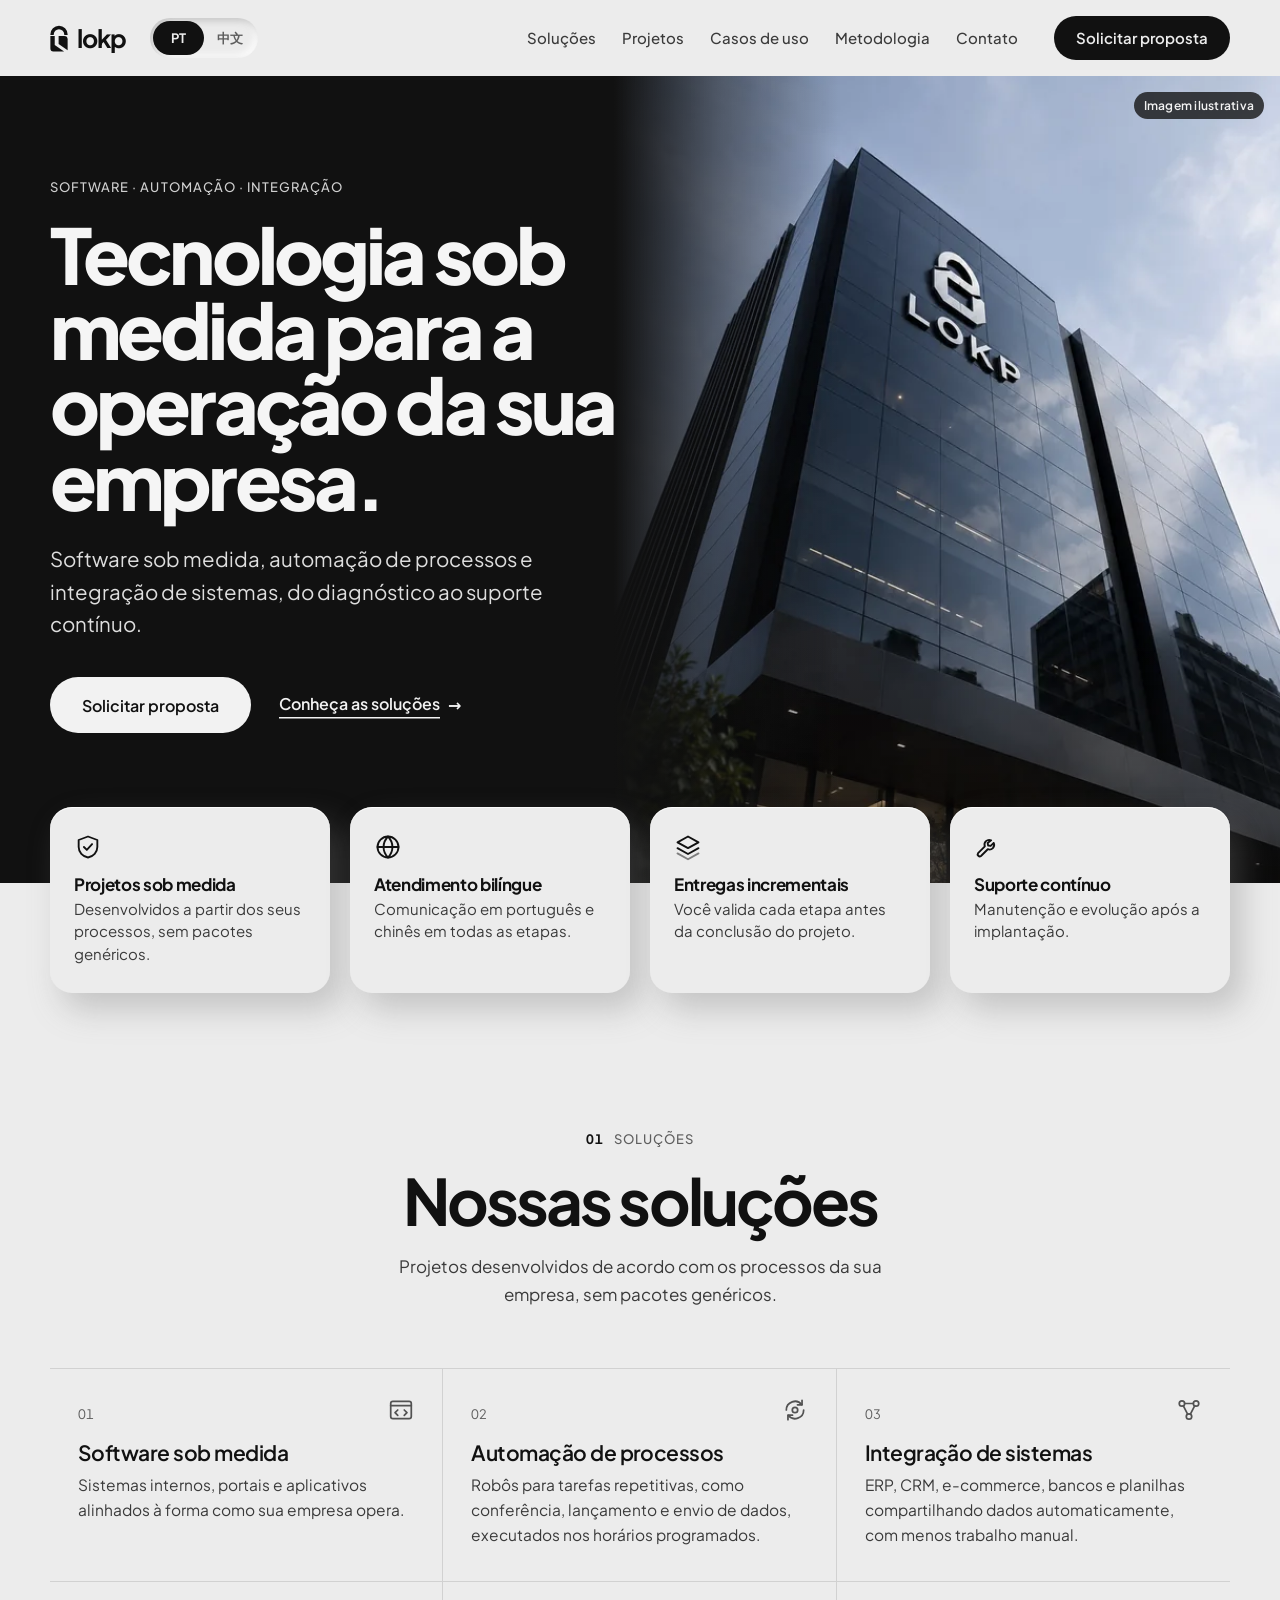
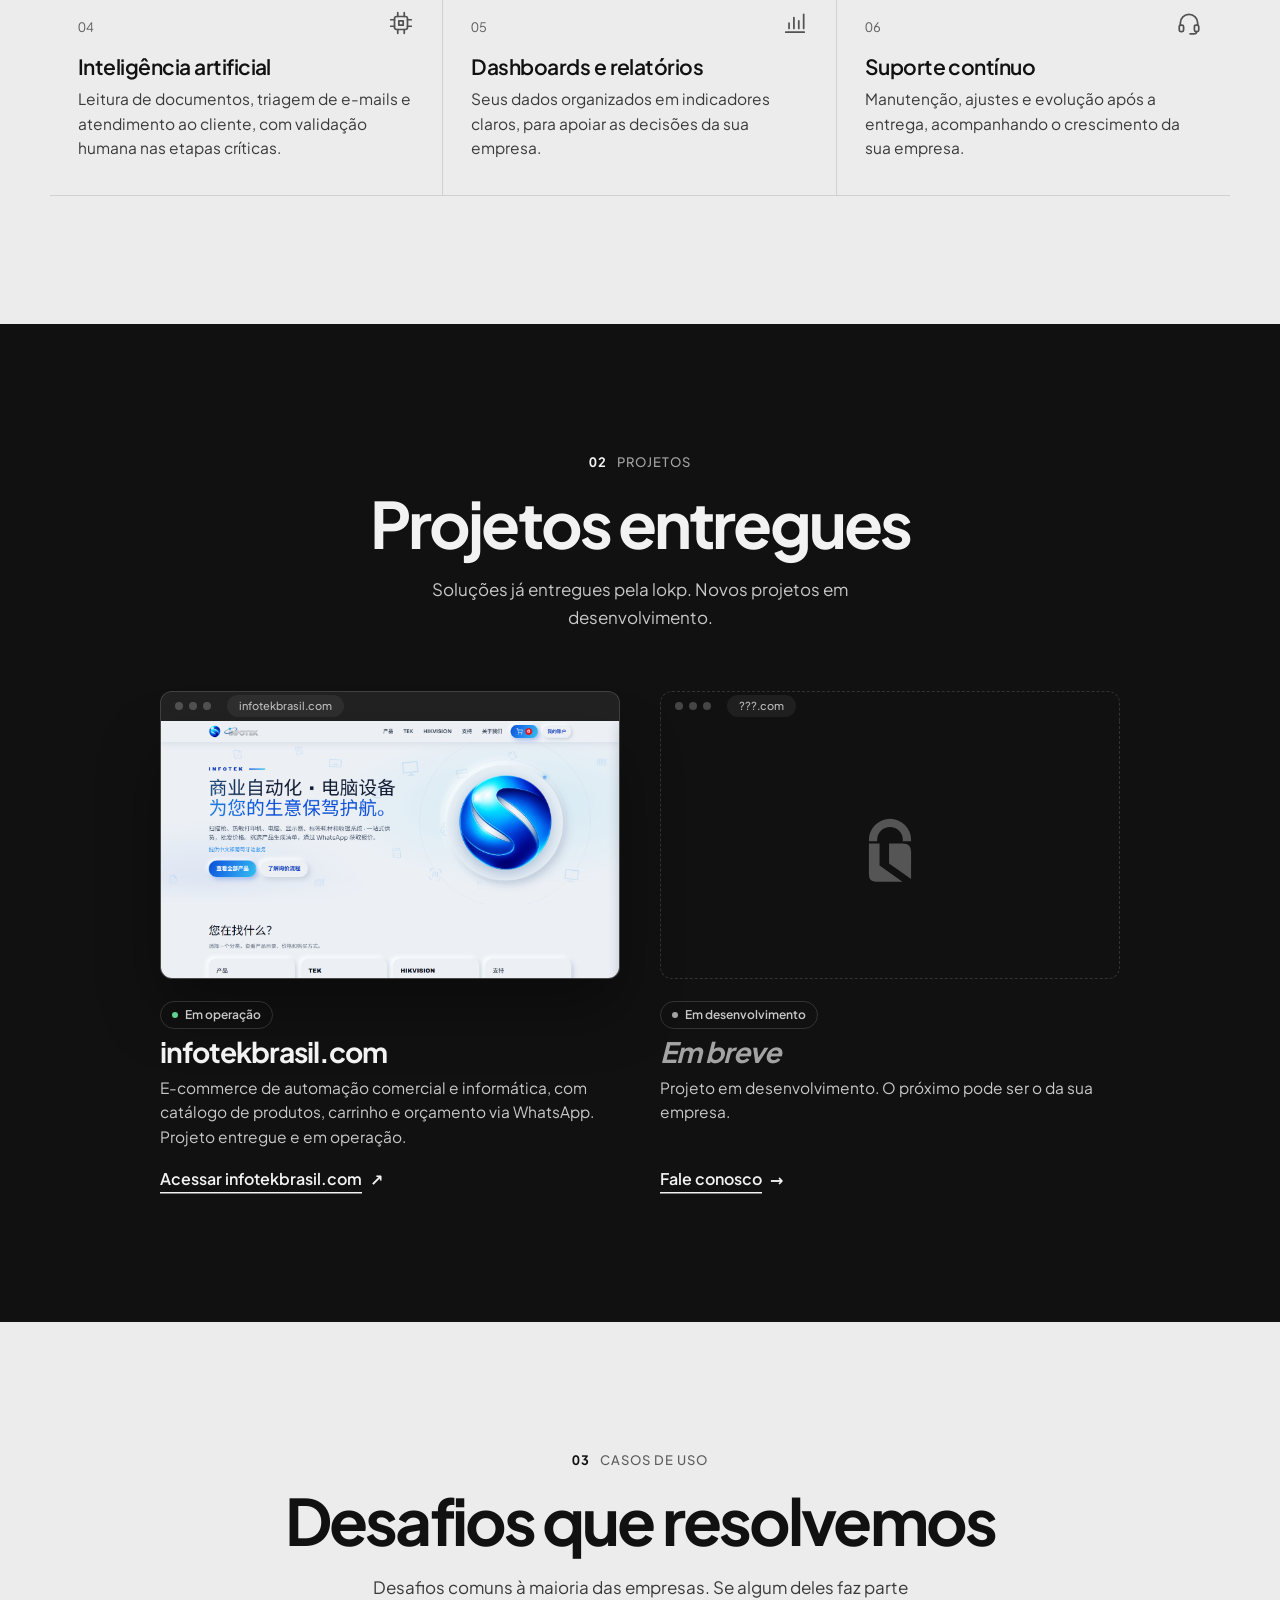
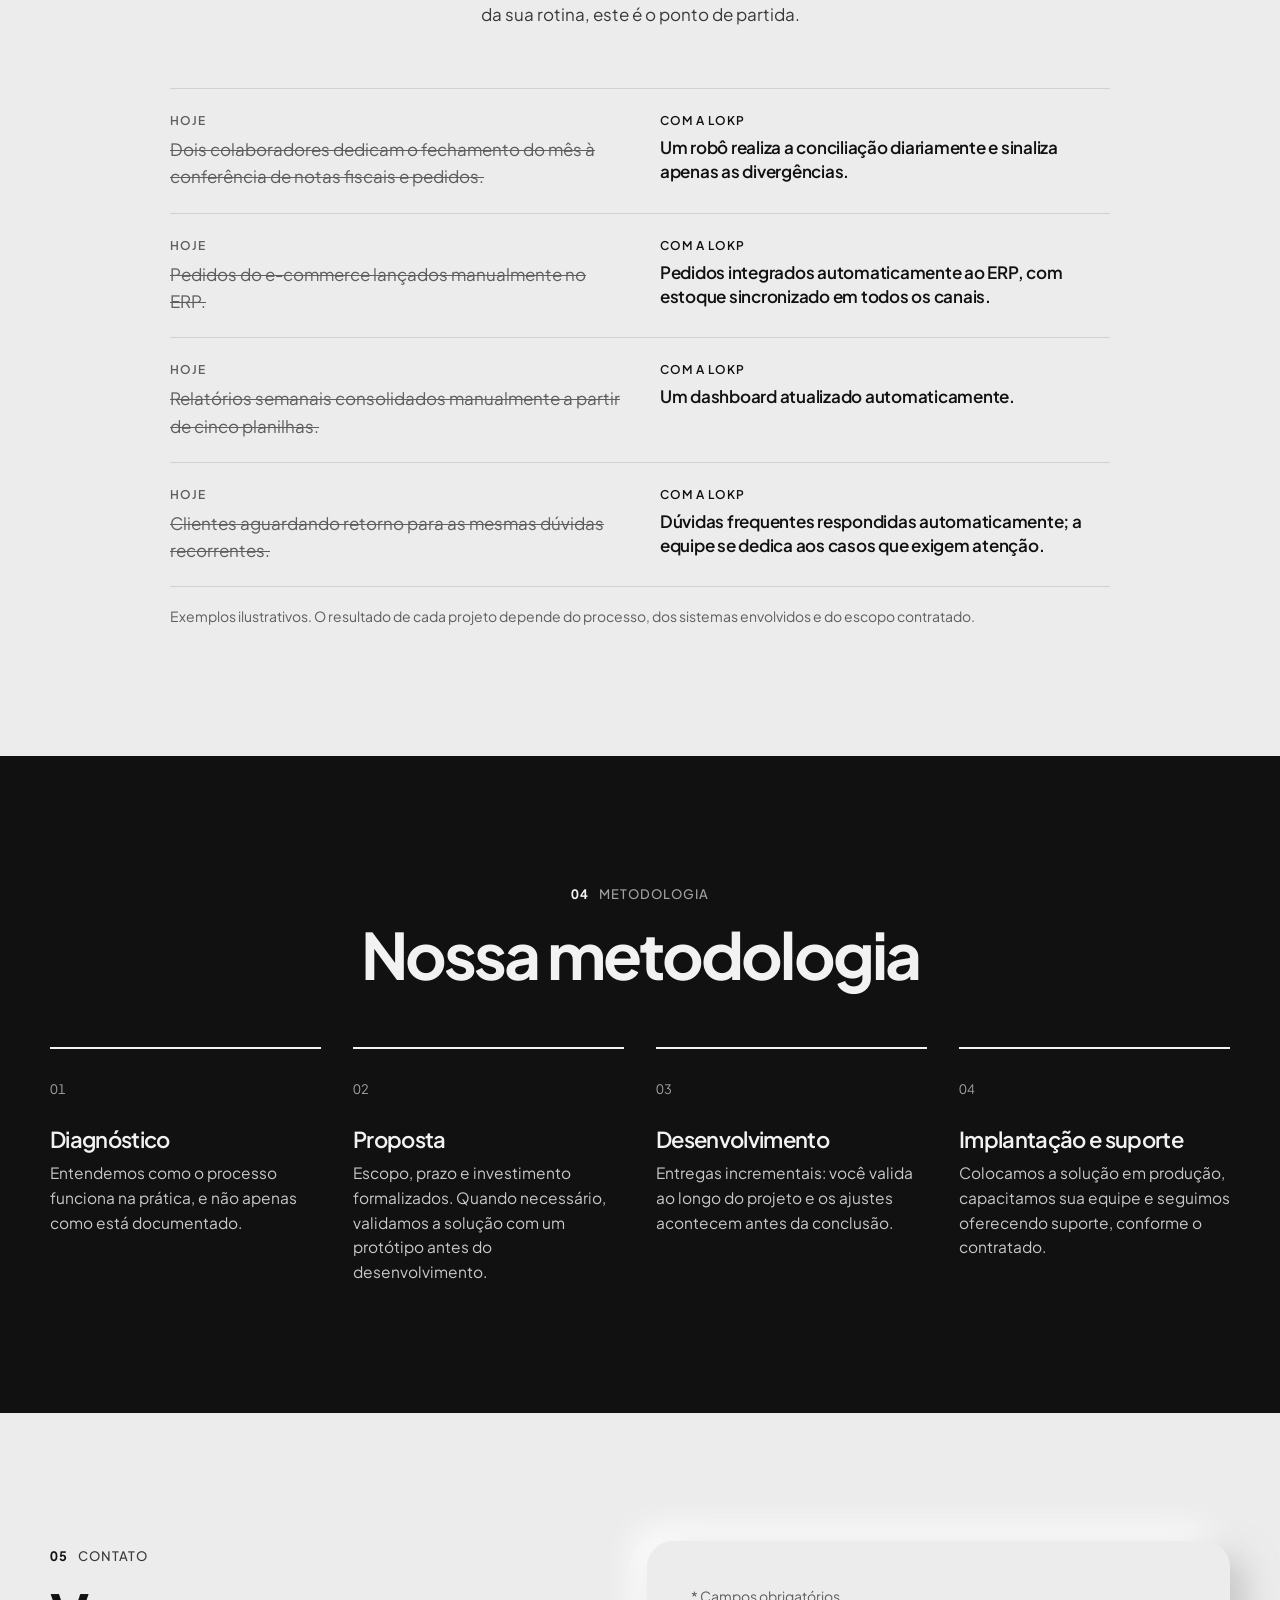
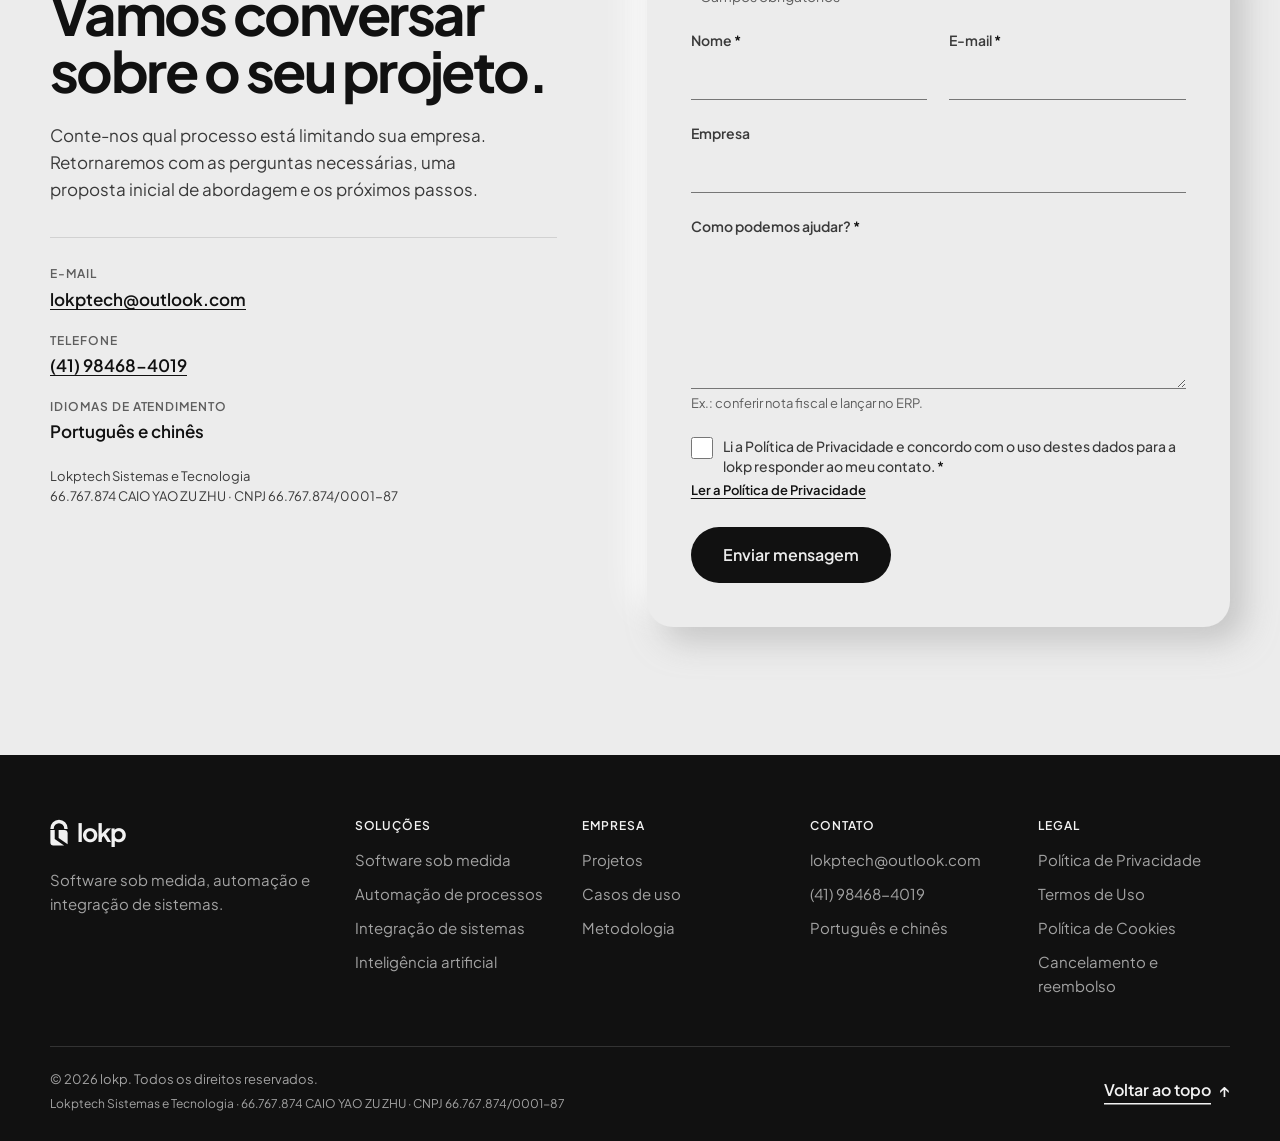
==== commit 4facc5b9: "feat: legal pages, consent, self-hosted font and honest content - Privacy Policy (LGPD), Terms of Us" ====
--- a/index.html
+++ b/index.html
@@ -10,9 +10,7 @@
   <meta property="og:description" content="Software sob medida, automação de processos e integração de sistemas para empresas.">
   <meta property="og:image" content="assets/sede.jpg">
   <link rel="icon" href="data:image/svg+xml,%3Csvg xmlns='http://www.w3.org/2000/svg' viewBox='0 0 240 360'%3E%3Cpath fill='%23111' d='M5 132V125A115 115 0 0 1 235 125V132H190V125A70 70 0 0 0 50 125V132Z'/%3E%3Cpath fill='%23111' d='M5 145H63V265L188 353H45Q5 353 5 313Z'/%3E%3Cpath fill='%23111' d='M115 145H190Q235 145 235 190V338L115 254Z'/%3E%3C/svg%3E">
-  <link rel="preconnect" href="https://fonts.googleapis.com">
-  <link rel="preconnect" href="https://fonts.gstatic.com" crossorigin>
-  <link href="https://fonts.googleapis.com/css2?family=Plus+Jakarta+Sans:wght@400;500;600;700;800&family=Noto+Sans+SC:wght@400;500;700;900&display=swap" rel="stylesheet">
+  <link rel="preload" href="assets/fonts/plus-jakarta-sans-latin-wght.woff2" as="font" type="font/woff2" crossorigin>
   <link rel="preload" as="image" type="image/webp" imagesrcset="assets/sede-640.webp 640w, assets/sede.webp 1145w" imagesizes="(min-width: 761px) 50vw, 100vw">
   <link rel="stylesheet" href="styles.css">
   <script>document.documentElement.classList.add("js");</script>
@@ -70,10 +68,11 @@
         <source type="image/webp" srcset="assets/sede-640.webp 640w, assets/sede.webp 1145w" sizes="(min-width: 761px) 50vw, 100vw">
         <img src="assets/sede.jpg" srcset="assets/sede-640.jpg 640w, assets/sede.jpg 1145w" sizes="(min-width: 761px) 50vw, 100vw"
              width="1145" height="1374" fetchpriority="high"
-             alt="Sede da lokp: edifício de vidro escuro visto de baixo, com o logotipo e o nome LOKP no alto da fachada."
+             alt="Imagem ilustrativa: edifício de vidro escuro visto de baixo, com a marca LOKP no alto da fachada."
              data-i18n-alt="hero.alt">
       </picture>
       <div class="hero-shade" aria-hidden="true"></div>
+      <p class="hero-ilustr" data-i18n="hero.note">Imagem ilustrativa</p>
       <div class="container hero-content">
         <p class="eyebrow" data-i18n="hero.eyebrow">Software · Automação · Integração</p>
         <h1 id="hero-title" class="hero-title" data-i18n="hero.title">Tecnologia sob medida para a operação da sua empresa.</h1>
@@ -115,7 +114,7 @@
         <header class="section-head">
           <p class="eyebrow"><span class="eyebrow-n" aria-hidden="true">01</span> <span data-i18n="sv.eyebrow">Soluções</span></p>
           <h2 id="sv-title" class="section-title" data-i18n="sv.title">Nossas soluções</h2>
-          <p class="section-lead" data-i18n="sv.lead">Projetos de qualquer porte, desenvolvidos de acordo com os processos da sua empresa, sem pacotes genéricos.</p>
+          <p class="section-lead" data-i18n="sv.lead">Projetos desenvolvidos de acordo com os processos da sua empresa, sem pacotes genéricos.</p>
         </header>
         <ul class="card-grid">
           <li class="card reveal">
@@ -128,13 +127,13 @@
             <span class="card-n" aria-hidden="true">02</span>
             <svg class="card-ico" viewBox="0 0 24 24" aria-hidden="true" focusable="false"><path d="M20 12a8 8 0 0 1-14.3 4.9M4 12a8 8 0 0 1 14.3-4.9"/><path d="M18.5 3v4.2h-4.2M5.5 21v-4.2h4.2"/><circle cx="12" cy="12" r="2.5"/></svg>
             <h3 data-i18n="sv.2t">Automação de processos</h3>
-            <p data-i18n="sv.2d">Robôs para tarefas repetitivas, como conferência, lançamento e envio de dados, com execução diária e confiável.</p>
+            <p data-i18n="sv.2d">Robôs para tarefas repetitivas, como conferência, lançamento e envio de dados, executados nos horários programados.</p>
           </li>
           <li class="card reveal">
             <span class="card-n" aria-hidden="true">03</span>
             <svg class="card-ico" viewBox="0 0 24 24" aria-hidden="true" focusable="false"><circle cx="5.5" cy="6" r="2.5"/><circle cx="18.5" cy="6" r="2.5"/><circle cx="12" cy="18" r="2.5"/><path d="M8 6h8M6.8 8.2l3.9 7.6M17.2 8.2l-3.9 7.6"/></svg>
             <h3 data-i18n="sv.3t">Integração de sistemas</h3>
-            <p data-i18n="sv.3d">ERP, CRM, e-commerce, bancos e planilhas compartilhando dados automaticamente, sem intervenção manual.</p>
+            <p data-i18n="sv.3d">ERP, CRM, e-commerce, bancos e planilhas compartilhando dados automaticamente, com menos trabalho manual.</p>
           </li>
           <li class="card reveal">
             <span class="card-n" aria-hidden="true">04</span>
@@ -146,7 +145,7 @@
             <span class="card-n" aria-hidden="true">05</span>
             <svg class="card-ico" viewBox="0 0 24 24" aria-hidden="true" focusable="false"><path d="M3.5 20.5h17"/><path d="M6.5 17v-5M11 17V7M15.5 17v-7M20 17V4"/></svg>
             <h3 data-i18n="sv.5t">Dashboards e relatórios</h3>
-            <p data-i18n="sv.5d">Seus dados organizados em indicadores claros, para decisões mais rápidas e assertivas.</p>
+            <p data-i18n="sv.5d">Seus dados organizados em indicadores claros, para apoiar as decisões da sua empresa.</p>
           </li>
           <li class="card reveal">
             <span class="card-n" aria-hidden="true">06</span>
@@ -178,7 +177,7 @@
               <h3 id="wk-1" class="work-name">infotekbrasil.com</h3>
               <p data-i18n="wk.1d">E-commerce de automação comercial e informática, com catálogo de produtos, carrinho e orçamento via WhatsApp. Projeto entregue e em operação.</p>
               <a class="link-arrow link-light" href="https://infotekbrasil.com" target="_blank" rel="noopener">
-                <span data-i18n="wk.visit">Acessar site</span>
+                <span data-i18n="wk.visit">Acessar infotekbrasil.com</span>
                 <span class="sr-only" data-i18n="newTab">(abre em nova aba)</span>
                 <i aria-hidden="true">↗</i>
               </a>
@@ -222,13 +221,14 @@
           </li>
           <li class="case reveal">
             <div class="case-part"><p class="case-label" data-i18n="ex.before">Hoje</p><p data-i18n="ex.3a">Relatórios semanais consolidados manualmente a partir de cinco planilhas.</p></div>
-            <div class="case-part case-after"><p class="case-label" data-i18n="ex.after">Com a lokp</p><p data-i18n="ex.3b">Um dashboard sempre atualizado, sem trabalho manual.</p></div>
+            <div class="case-part case-after"><p class="case-label" data-i18n="ex.after">Com a lokp</p><p data-i18n="ex.3b">Um dashboard atualizado automaticamente.</p></div>
           </li>
           <li class="case reveal">
             <div class="case-part"><p class="case-label" data-i18n="ex.before">Hoje</p><p data-i18n="ex.4a">Clientes aguardando retorno para as mesmas dúvidas recorrentes.</p></div>
-            <div class="case-part case-after"><p class="case-label" data-i18n="ex.after">Com a lokp</p><p data-i18n="ex.4b">Dúvidas frequentes respondidas instantaneamente; a equipe se dedica aos casos que exigem atenção.</p></div>
-          </li>
-        </ul>
+            <div class="case-part case-after"><p class="case-label" data-i18n="ex.after">Com a lokp</p><p data-i18n="ex.4b">Dúvidas frequentes respondidas automaticamente; a equipe se dedica aos casos que exigem atenção.</p></div>
+          </li>
+        </ul>
+        <p class="case-note" data-i18n="ex.note">Exemplos ilustrativos. O resultado de cada projeto depende do processo, dos sistemas envolvidos e do escopo contratado.</p>
       </div>
     </section>
 
@@ -243,7 +243,7 @@
           <li class="step reveal"><span class="step-n" aria-hidden="true">01</span><h3 data-i18n="pr.1t">Diagnóstico</h3><p data-i18n="pr.1d">Entendemos como o processo funciona na prática, e não apenas como está documentado.</p></li>
           <li class="step reveal"><span class="step-n" aria-hidden="true">02</span><h3 data-i18n="pr.2t">Proposta</h3><p data-i18n="pr.2d">Escopo, prazo e investimento formalizados. Quando necessário, validamos a solução com um protótipo antes do desenvolvimento.</p></li>
           <li class="step reveal"><span class="step-n" aria-hidden="true">03</span><h3 data-i18n="pr.3t">Desenvolvimento</h3><p data-i18n="pr.3d">Entregas incrementais: você valida ao longo do projeto e os ajustes acontecem antes da conclusão.</p></li>
-          <li class="step reveal"><span class="step-n" aria-hidden="true">04</span><h3 data-i18n="pr.4t">Implantação e suporte</h3><p data-i18n="pr.4d">Colocamos a solução em produção, capacitamos sua equipe e seguimos oferecendo suporte.</p></li>
+          <li class="step reveal"><span class="step-n" aria-hidden="true">04</span><h3 data-i18n="pr.4t">Implantação e suporte</h3><p data-i18n="pr.4d">Colocamos a solução em produção, capacitamos sua equipe e seguimos oferecendo suporte, conforme o contratado.</p></li>
         </ol>
       </div>
     </section>
@@ -261,10 +261,18 @@
               <dd><a href="mailto:lokptech@outlook.com">lokptech@outlook.com</a></dd>
             </div>
             <div>
+              <dt data-i18n="ct.phone">Telefone</dt>
+              <dd><a href="tel:+5541984684019">(41) 98468-4019</a></dd>
+            </div>
+            <div>
               <dt data-i18n="ct.langs">Idiomas de atendimento</dt>
               <dd data-i18n="ct.langsV">Português e chinês</dd>
             </div>
           </dl>
+          <p class="empresa-dados">
+            <span data-i18n="ct.company2">Lokptech Sistemas e Tecnologia</span><br>
+            66.767.874 CAIO YAO ZU ZHU · CNPJ 66.767.874/0001-87
+          </p>
         </div>
 
         <form class="form" id="contactForm" novalidate aria-describedby="formReq">
@@ -291,6 +299,14 @@
             <p class="field-hint" id="h-msg" data-i18n="ct.msgPh">Ex.: conferir nota fiscal e lançar no ERP.</p>
             <p class="field-error" id="e-msg" data-err="ct.errMsg"></p>
           </div>
+          <div class="field field-check">
+            <div class="check">
+              <input id="f-consent" name="consent" type="checkbox" required aria-describedby="e-consent">
+              <label for="f-consent"><span data-i18n="ct.consent">Li a Política de Privacidade e concordo com o uso destes dados para a lokp responder ao meu contato.</span> <span class="req" aria-hidden="true">*</span></label>
+            </div>
+            <p class="field-hint"><a class="link-inline" href="privacidade.html" data-i18n="ct.consentLink">Ler a Política de Privacidade</a></p>
+            <p class="field-error" id="e-consent" data-err="ct.errConsent"></p>
+          </div>
           <button type="submit" class="btn btn-dark btn-lg" data-i18n="ct.send">Enviar mensagem</button>
           <p class="form-status" id="formStatus" role="status" aria-live="polite"></p>
         </form>
@@ -330,12 +346,23 @@
         <h2 class="footer-title" data-i18n="ft.contact">Contato</h2>
         <ul>
           <li><a href="mailto:lokptech@outlook.com">lokptech@outlook.com</a></li>
+          <li><a href="tel:+5541984684019">(41) 98468-4019</a></li>
           <li data-i18n="ct.langsV">Português e chinês</li>
         </ul>
       </div>
+      <nav class="footer-col" aria-labelledby="ft-legal">
+        <h2 id="ft-legal" class="footer-title" data-i18n="ft.legal">Legal</h2>
+        <ul>
+          <li><a href="privacidade.html" data-i18n="ft.privacy">Política de Privacidade</a></li>
+          <li><a href="termos.html" data-i18n="ft.terms">Termos de Uso</a></li>
+          <li><a href="cookies.html" data-i18n="ft.cookies">Política de Cookies</a></li>
+          <li><a href="cancelamento.html" data-i18n="ft.refund">Cancelamento e reembolso</a></li>
+        </ul>
+      </nav>
     </div>
     <div class="container footer-bottom">
-      <p>© <span id="year">2026</span> lokp. <span data-i18n="ft.rights">Todos os direitos reservados.</span></p>
+      <p>© <span id="year">2026</span> lokp. <span data-i18n="ft.rights">Todos os direitos reservados.</span>
+        <span class="footer-razao">Lokptech Sistemas e Tecnologia · 66.767.874 CAIO YAO ZU ZHU · CNPJ 66.767.874/0001-87</span></p>
       <a class="link-arrow link-light" href="#inicio">
         <span data-i18n="ft.top">Voltar ao topo</span>
         <i aria-hidden="true">↑</i>
--- a/styles.css
+++ b/styles.css
@@ -3,6 +3,19 @@
    Monochrome, soft-relief look on a vertical, accessible page:
    AA contrast, visible focus, reduced-motion aware.
    ========================================================= */
+
+/* Plus Jakarta Sans hospedada aqui (SIL OFL 1.1, assets/fonts/OFL.txt): sem Google Fonts,
+   o IP do visitante não vai para terceiros. Chinês usa a fonte do sistema. */
+@font-face {
+  font-family: "Plus Jakarta Sans"; font-style: normal; font-weight: 200 800; font-display: swap;
+  src: url("assets/fonts/plus-jakarta-sans-latin-wght.woff2") format("woff2");
+  unicode-range: U+0000-00FF, U+0131, U+0152-0153, U+02BB-02BC, U+02C6, U+02DA, U+02DC, U+0304, U+0308, U+0329, U+2000-206F, U+20AC, U+2122, U+2191, U+2193, U+2212, U+2215, U+FEFF, U+FFFD;
+}
+@font-face {
+  font-family: "Plus Jakarta Sans"; font-style: normal; font-weight: 200 800; font-display: swap;
+  src: url("assets/fonts/plus-jakarta-sans-latin-ext-wght.woff2") format("woff2");
+  unicode-range: U+0100-02BA, U+02BD-02C5, U+02C7-02CC, U+02CE-02D7, U+02DD-02FF, U+0304, U+0308, U+0329, U+1D00-1DBF, U+1E00-1E9F, U+1EF2-1EFF, U+2020, U+20A0-20AB, U+20AD-20C0, U+2113, U+2C60-2C7F, U+A720-A7FF;
+}
 
 :root {
   --bg: #ececec;
@@ -19,7 +32,8 @@
   --on-dark: #f5f5f5;
   --ease: cubic-bezier(.22, 1, .36, 1);
   --ease-in-out: cubic-bezier(.76, 0, .24, 1);
-  --font: "Plus Jakarta Sans", "Noto Sans SC", system-ui, -apple-system, sans-serif;
+  --cjk: "PingFang SC", "Hiragino Sans GB", "Microsoft YaHei", "Noto Sans CJK SC", "Source Han Sans SC", "Noto Sans SC";
+  --font: "Plus Jakarta Sans", var(--cjk), system-ui, -apple-system, sans-serif;
   --header-h: 76px;
 }
 /* dark sections: same components, inverted tokens */
@@ -35,7 +49,7 @@
   --sh-l: rgba(255, 255, 255, .07);
   --btn-hover: #d4d4d4;
 }
-html[lang="zh-CN"] { --font: "Noto Sans SC", "Plus Jakarta Sans", system-ui, sans-serif; }
+html[lang="zh-CN"] { --font: var(--cjk), "Plus Jakarta Sans", system-ui, sans-serif; }
 
 *, *::before, *::after { box-sizing: border-box; }
 * { margin: 0; padding: 0; }
@@ -190,11 +204,19 @@
     linear-gradient(0deg, rgba(17, 17, 17, .55), rgba(17, 17, 17, 0) 30%);
 }
 .hero-content { padding: 96px 0 150px; }
+/* a foto é ilustração (não é uma sede real): o aviso fica visível sobre ela */
+.hero-ilustr {
+  position: absolute; z-index: 1; right: 16px; top: 16px; padding: 4px 10px; border-radius: 999px;
+  background: rgba(17, 17, 17, .78); color: #f2f2f2; font-size: .75rem; font-weight: 600; letter-spacing: .02em;
+}
 .hero-content > * { max-width: min(560px, 46%); }
 @media (max-width: 1080px) { .hero-content > * { max-width: 50%; } .hero-title { font-size: clamp(2.25rem, 5vw, 3.5rem); } }
 .hero .eyebrow { color: #cfcfcf; }
 .hero-title { max-width: 14ch; font-size: clamp(2.5rem, 6vw, 5rem); font-weight: 800; letter-spacing: -.05em; line-height: .98; color: #f5f5f5; }
-html[lang="zh-CN"] .hero-title { max-width: 12em; letter-spacing: 0; line-height: 1.2; font-weight: 900; }
+/* CJK has no word gaps: keep it inside the text column and balance the lines */
+html[lang="zh-CN"] .hero-title { max-width: min(560px, 46%); font-size: clamp(2.25rem, 4.4vw, 4rem); letter-spacing: 0; line-height: 1.2; font-weight: 900; text-wrap: balance; }
+@media (max-width: 1080px) { html[lang="zh-CN"] .hero-title { max-width: 50%; font-size: clamp(2rem, 4.2vw, 3rem); } }
+@media (max-width: 760px) { html[lang="zh-CN"] .hero-title { max-width: none; font-size: clamp(1.875rem, 8vw, 2.5rem); } }
 .hero-lead { max-width: 34ch; margin-top: 26px; font-size: clamp(1.0625rem, 1.6vw, 1.3125rem); color: #dedede; }
 .hero-actions { display: flex; flex-wrap: wrap; align-items: center; gap: 28px; margin-top: 36px; }
 @media (max-width: 760px) {
@@ -287,6 +309,7 @@
 .case-after .case-label { color: var(--ink); }
 .case-after p:last-child { font-size: 1.0625rem; font-weight: 600; letter-spacing: -.015em; line-height: 1.4; }
 @media (max-width: 760px) { .case { grid-template-columns: 1fr; gap: 14px; } }
+.case-note { width: min(940px, 100%); margin: 18px auto 0; font-size: .875rem; color: var(--muted); }
 
 /* ---------- process (dark) ---------- */
 .steps { display: grid; grid-template-columns: repeat(4, 1fr); gap: 32px; }
@@ -317,6 +340,7 @@
 .contact-list dt { font-size: .75rem; font-weight: 600; letter-spacing: .08em; text-transform: uppercase; color: var(--muted); }
 .contact-list dd { margin-top: 2px; font-size: 1.0625rem; font-weight: 600; }
 .contact-list a { background: linear-gradient(currentColor, currentColor) 0 100% / 100% 1px no-repeat; }
+.empresa-dados { margin-top: 22px; font-size: .8125rem; line-height: 1.5; color: var(--muted); }
 
 .form {
   display: grid; gap: 22px; padding: clamp(28px, 4vw, 44px); border-radius: 26px; background: var(--bg);
@@ -339,6 +363,12 @@
 .field-error:not(:empty) { display: flex; }
 .field-error:not(:empty)::before { content: "!"; display: grid; place-items: center; width: 16px; height: 16px; flex: none; border-radius: 50%; background: #b00020; color: #fff; font-size: .6875rem; font-weight: 800; }
 .form .btn { justify-self: start; margin-top: 4px; }
+/* aceite da Política de Privacidade */
+.field-check .check { display: flex; align-items: flex-start; gap: 10px; }
+.field-check input[type="checkbox"] { flex: none; width: 22px; height: 22px; margin-top: 1px; padding: 0; border: 0; box-shadow: none; accent-color: var(--ink); cursor: pointer; }
+.field-check label { font-weight: 500; line-height: 1.45; cursor: pointer; }
+.field-check [aria-invalid="true"] { outline: 2px solid #b00020; outline-offset: 2px; }
+.link-inline { text-decoration: underline; text-underline-offset: 3px; font-weight: 600; color: var(--ink); }
 .form-status { font-size: .9375rem; font-weight: 600; }
 .form-status:empty { display: none; }
 @media (max-width: 960px) { .contact { grid-template-columns: 1fr; } }
@@ -346,13 +376,15 @@
 
 /* ---------- footer ---------- */
 .footer { background: var(--bg); color: var(--muted); padding-top: 64px; font-size: .9375rem; }
-.footer-grid { display: grid; grid-template-columns: 1.6fr 1fr 1fr 1fr; gap: 40px; padding-bottom: 48px; }
+.footer-grid { display: grid; grid-template-columns: 1.4fr 1fr 1fr 1fr 1fr; gap: 36px; padding-bottom: 48px; }
 .footer-brand p { max-width: 30ch; margin-top: 16px; }
 .footer-title { margin-bottom: 16px; font-size: .75rem; font-weight: 600; letter-spacing: .08em; text-transform: uppercase; color: var(--ink); }
 .footer-col ul { display: grid; gap: 10px; }
 .footer-col a { transition: color .3s; }
 .footer-col a:hover { color: var(--ink); }
 .footer-bottom { display: flex; flex-wrap: wrap; align-items: center; justify-content: space-between; gap: 16px; padding: 22px 0 28px; border-top: 1px solid var(--line); font-size: .8125rem; }
+.footer-razao { display: block; margin-top: 4px; font-size: .75rem; }
+@media (max-width: 1080px) { .footer-grid { grid-template-columns: 1fr 1fr 1fr; } .footer-brand { grid-column: 1 / -1; } }
 @media (max-width: 860px) { .footer-grid { grid-template-columns: 1fr 1fr; } .footer-brand { grid-column: 1 / -1; } }
 @media (max-width: 480px) { .footer-grid { grid-template-columns: 1fr; } }
 
@@ -371,3 +403,24 @@
   .lang::before { display: none; }
   .lang-btn[aria-pressed="true"] { outline: 2px solid Highlight; }
 }
+
+/* ---------- páginas legais (privacidade, termos, cookies, cancelamento) ---------- */
+.legal { padding: clamp(40px, 7vw, 88px) 0 clamp(56px, 8vw, 104px); }
+.legal .container { width: min(780px, 100% - 32px); }
+.legal h1 { font-size: clamp(2rem, 4.6vw, 3.25rem); letter-spacing: -.04em; line-height: 1.05; margin-bottom: 12px; }
+.legal .legal-meta { color: var(--muted); font-size: .9375rem; margin-bottom: 8px; }
+.legal .legal-zh { color: var(--muted); font-size: .875rem; margin-bottom: 32px; }
+.legal h2 { font-size: 1.375rem; letter-spacing: -.02em; line-height: 1.25; margin: 40px 0 12px; }
+.legal h3 { font-size: 1.0625rem; margin: 24px 0 8px; }
+.legal p, .legal li { color: var(--ink-2); }
+.legal p + p { margin-top: 12px; }
+.legal ul { list-style: disc; padding-left: 22px; display: grid; gap: 6px; margin: 10px 0; }
+.legal ol { list-style: decimal; padding-left: 22px; display: grid; gap: 6px; margin: 10px 0; }
+.legal a { text-decoration: underline; text-underline-offset: 3px; color: var(--ink); font-weight: 600; }
+.legal .quadro { margin: 16px 0; padding: 18px 20px; border: 1px solid var(--line); border-radius: 16px; background: var(--surface); }
+.legal .quadro p { margin: 0; }
+.legal table { width: 100%; border-collapse: collapse; margin: 12px 0; font-size: .9375rem; }
+.legal th, .legal td { text-align: left; vertical-align: top; padding: 10px 12px; border-bottom: 1px solid var(--line); color: var(--ink-2); }
+.legal th { color: var(--ink); font-weight: 600; }
+.legal-tabela { overflow-x: auto; }
+.header-legal .header-inner { justify-content: space-between; }
